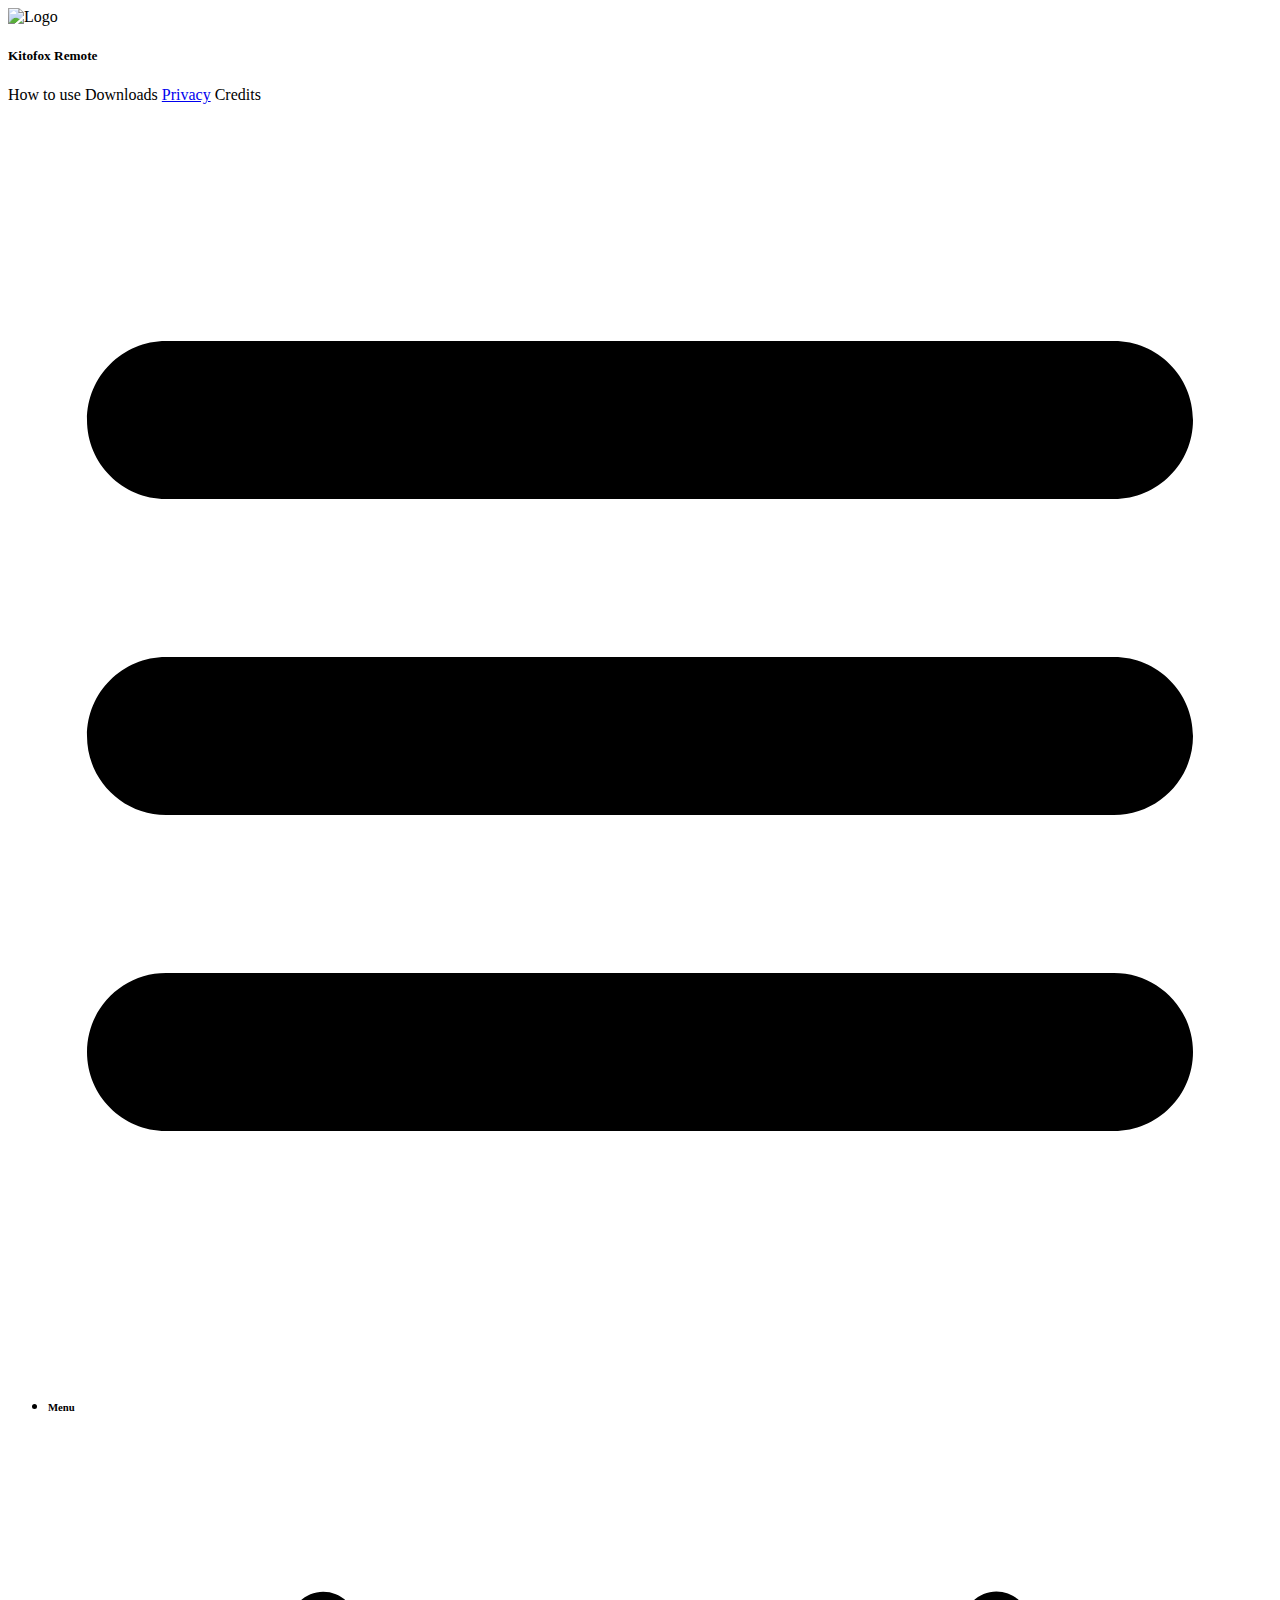
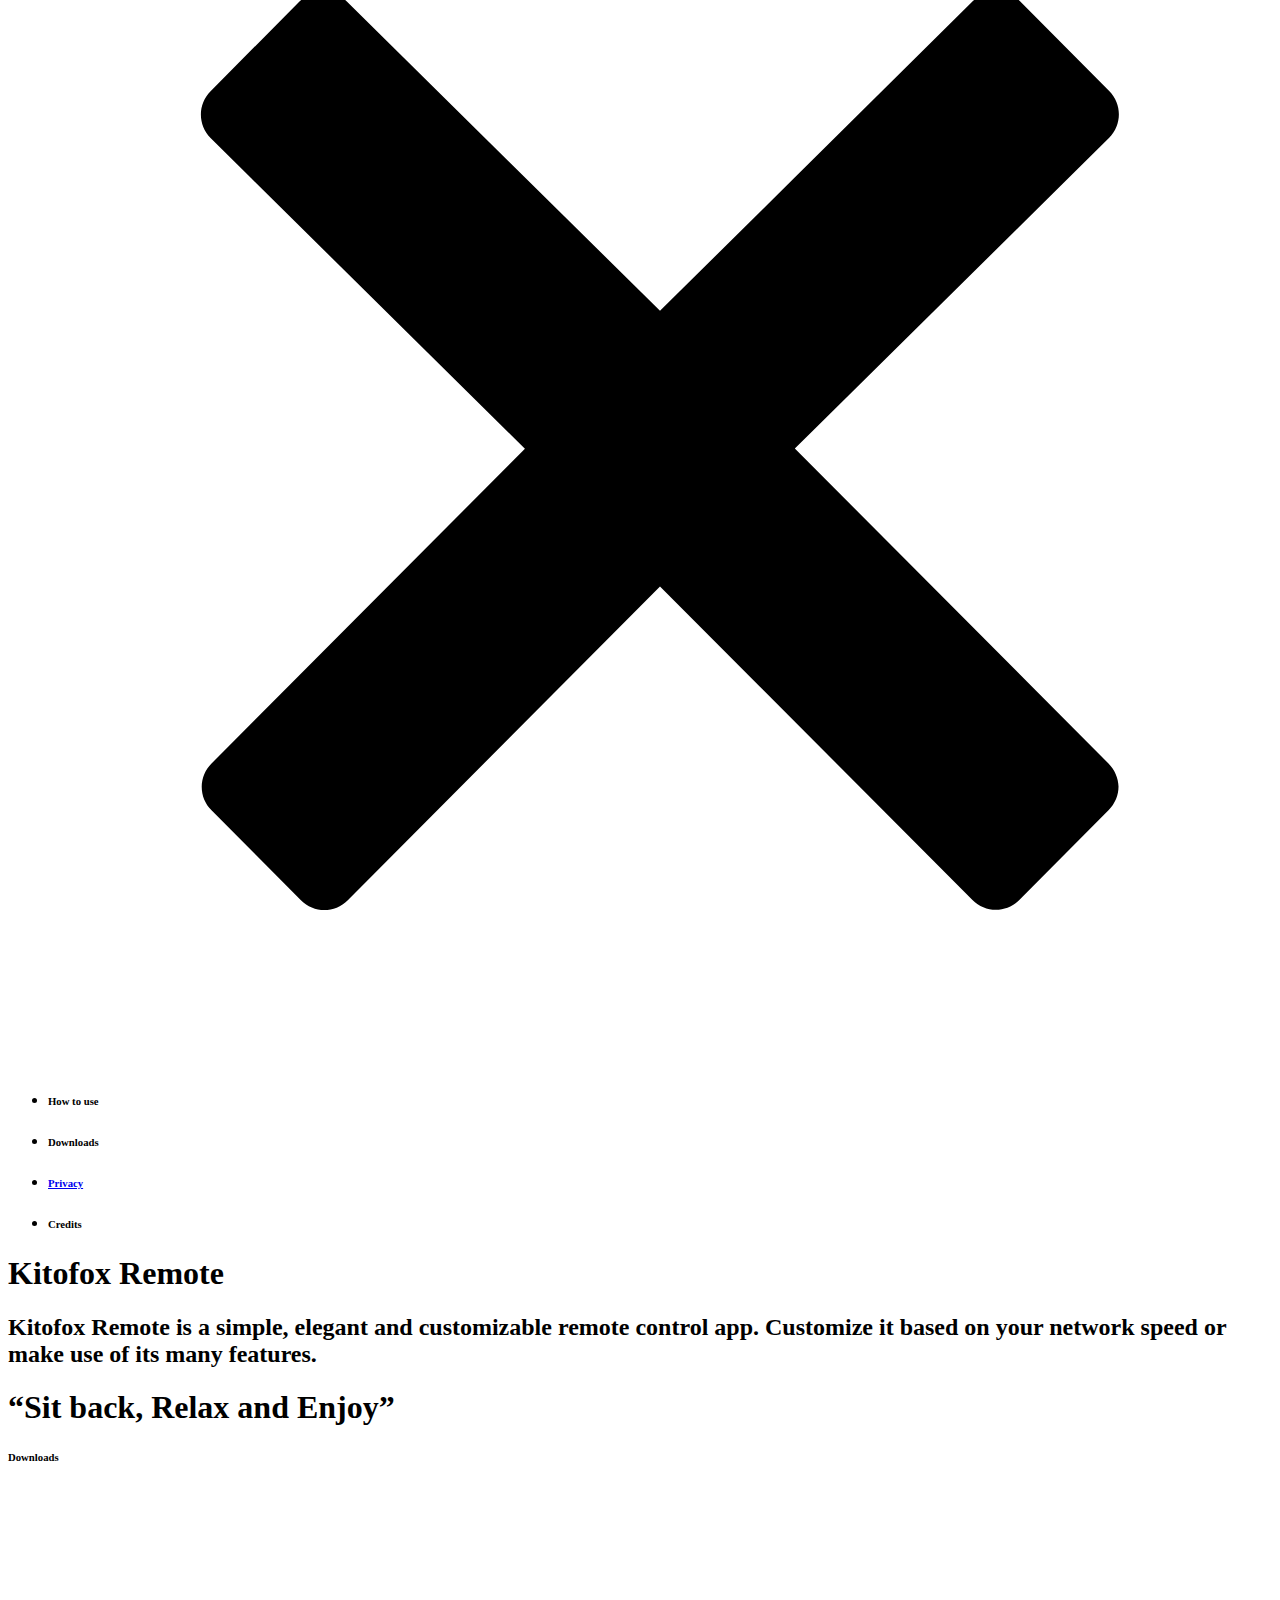
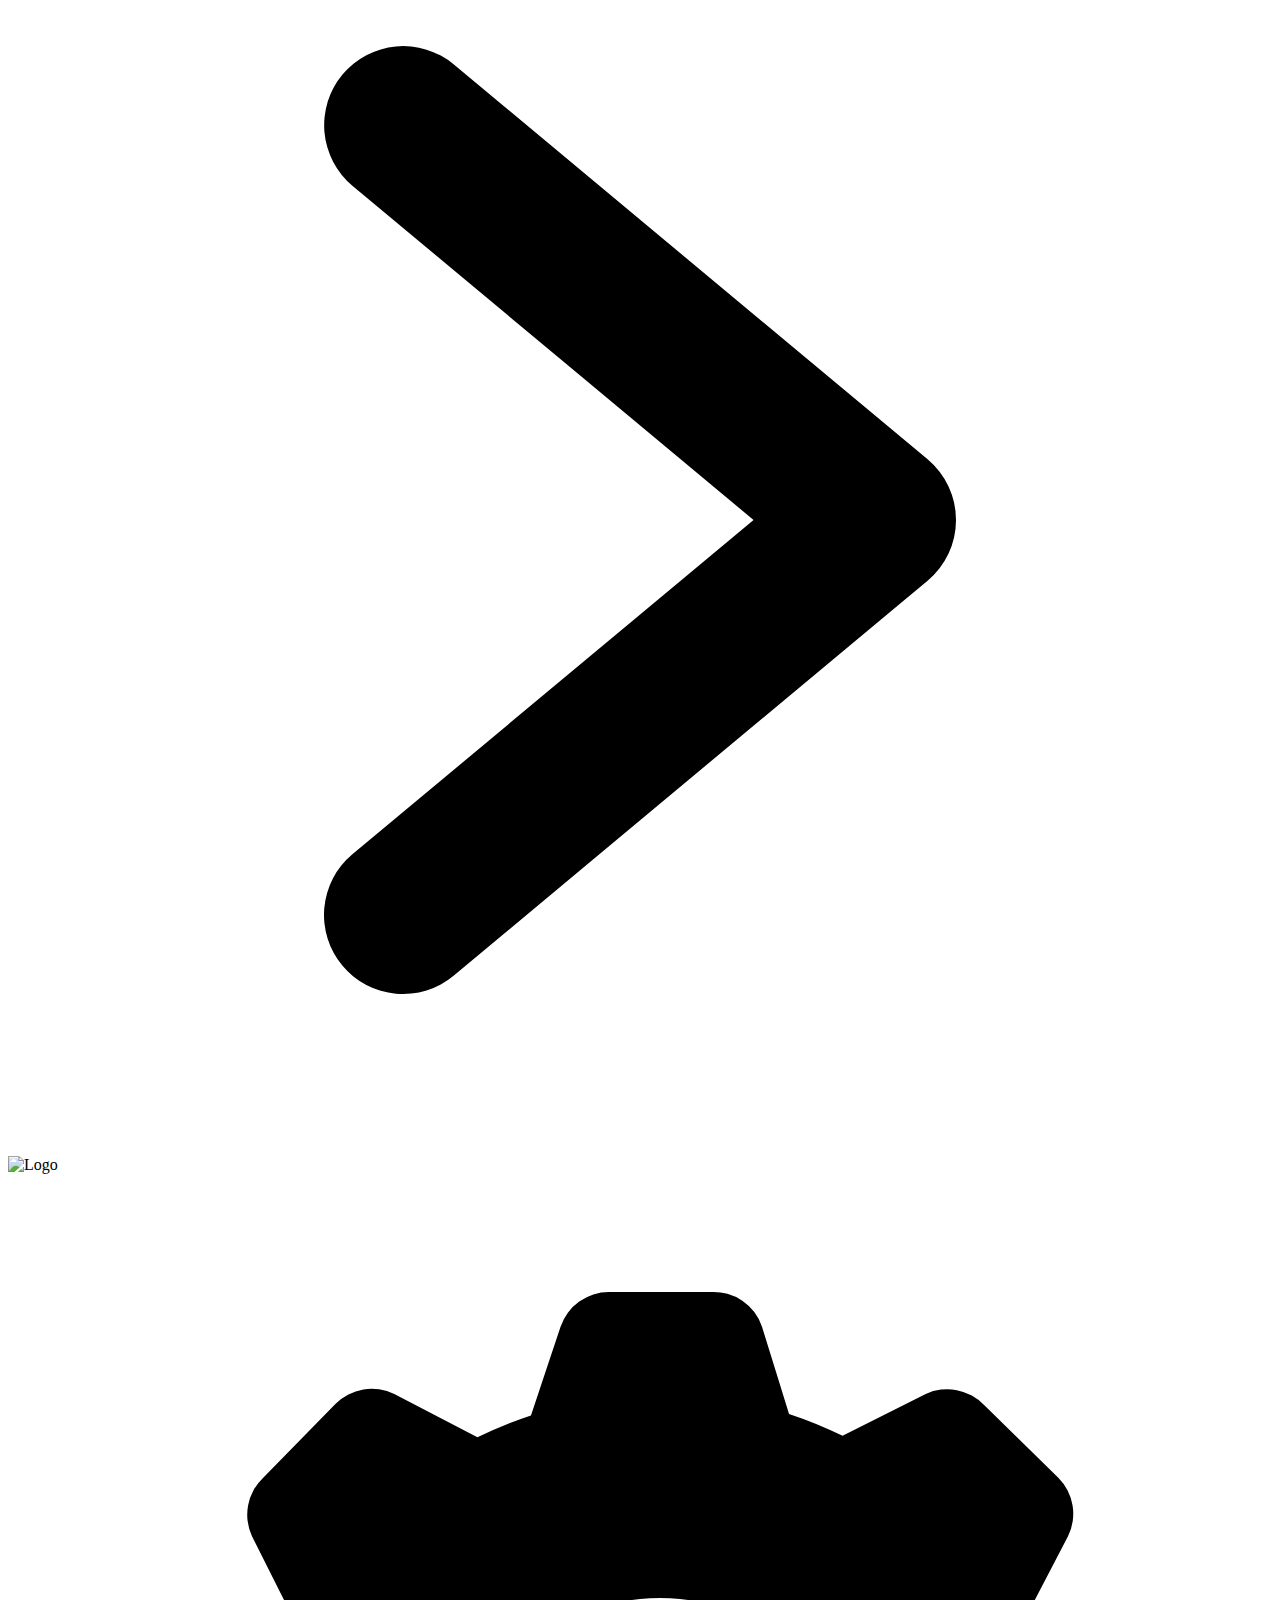
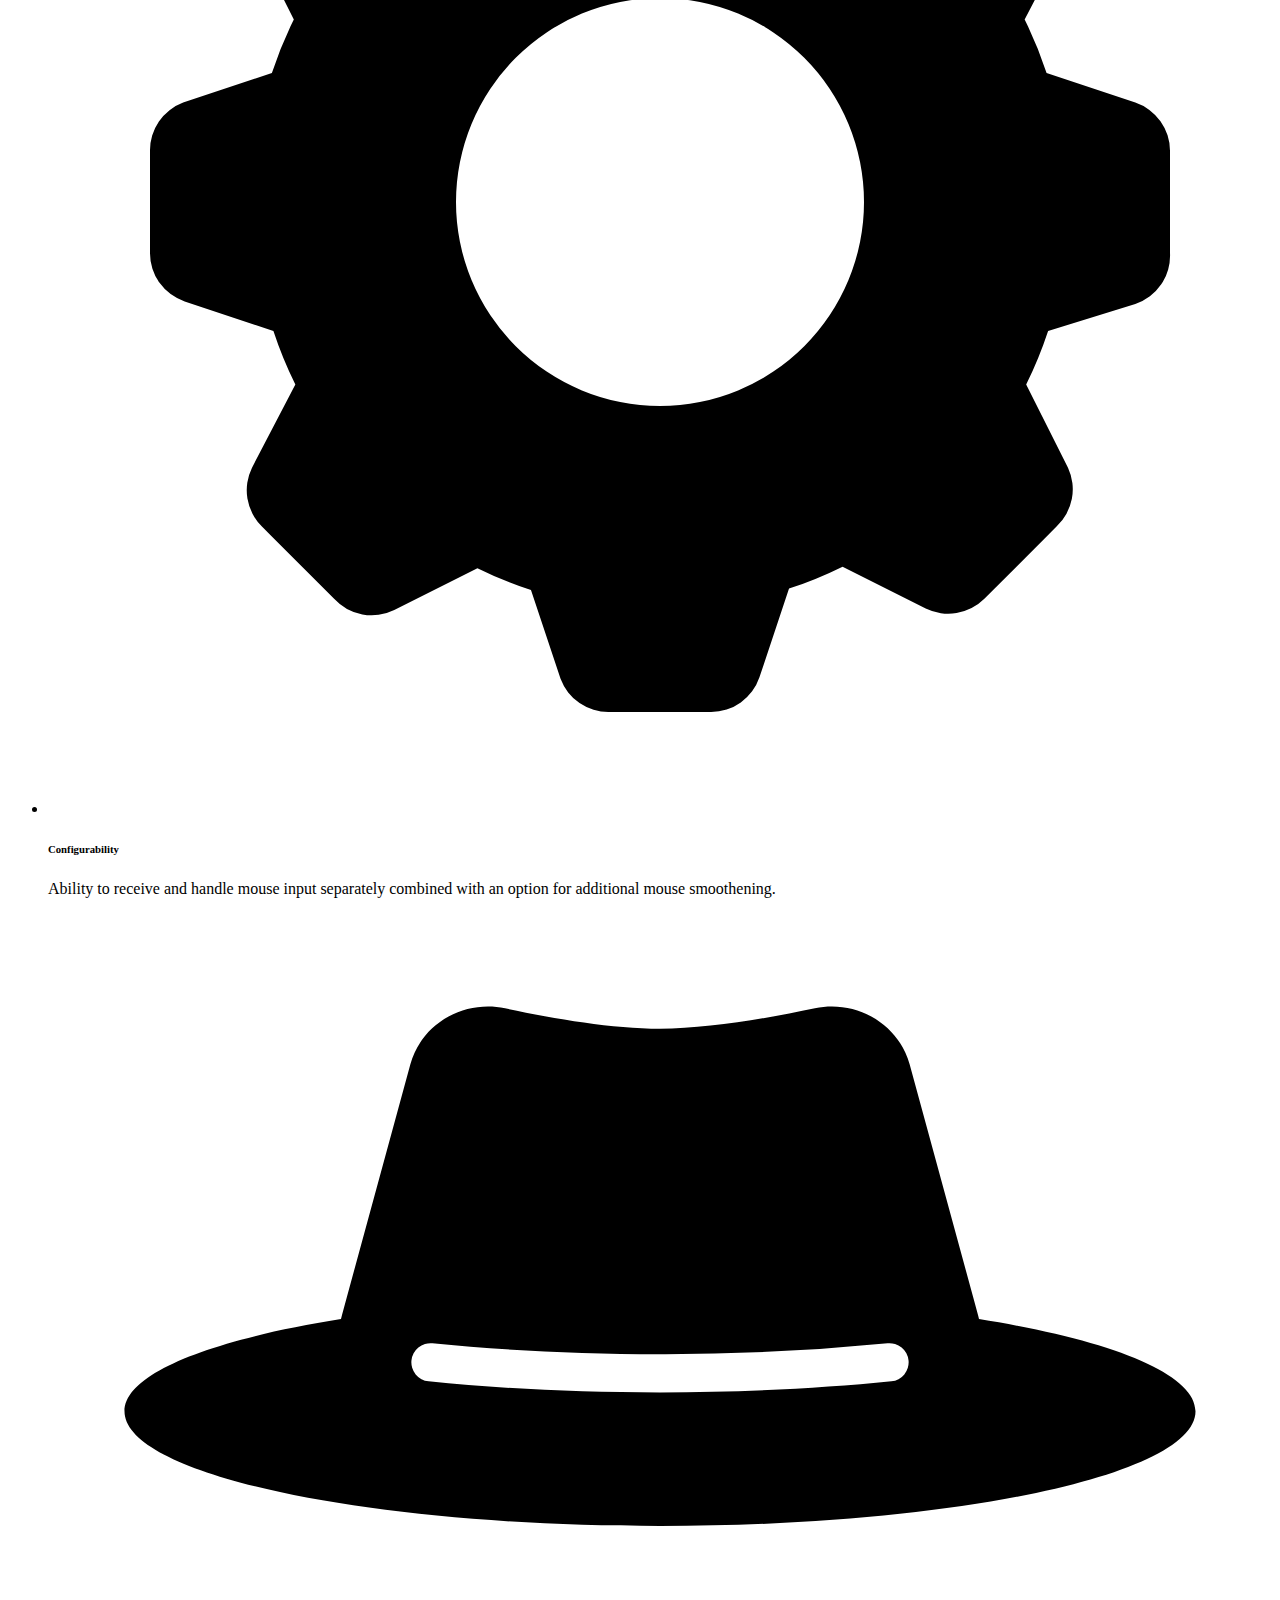
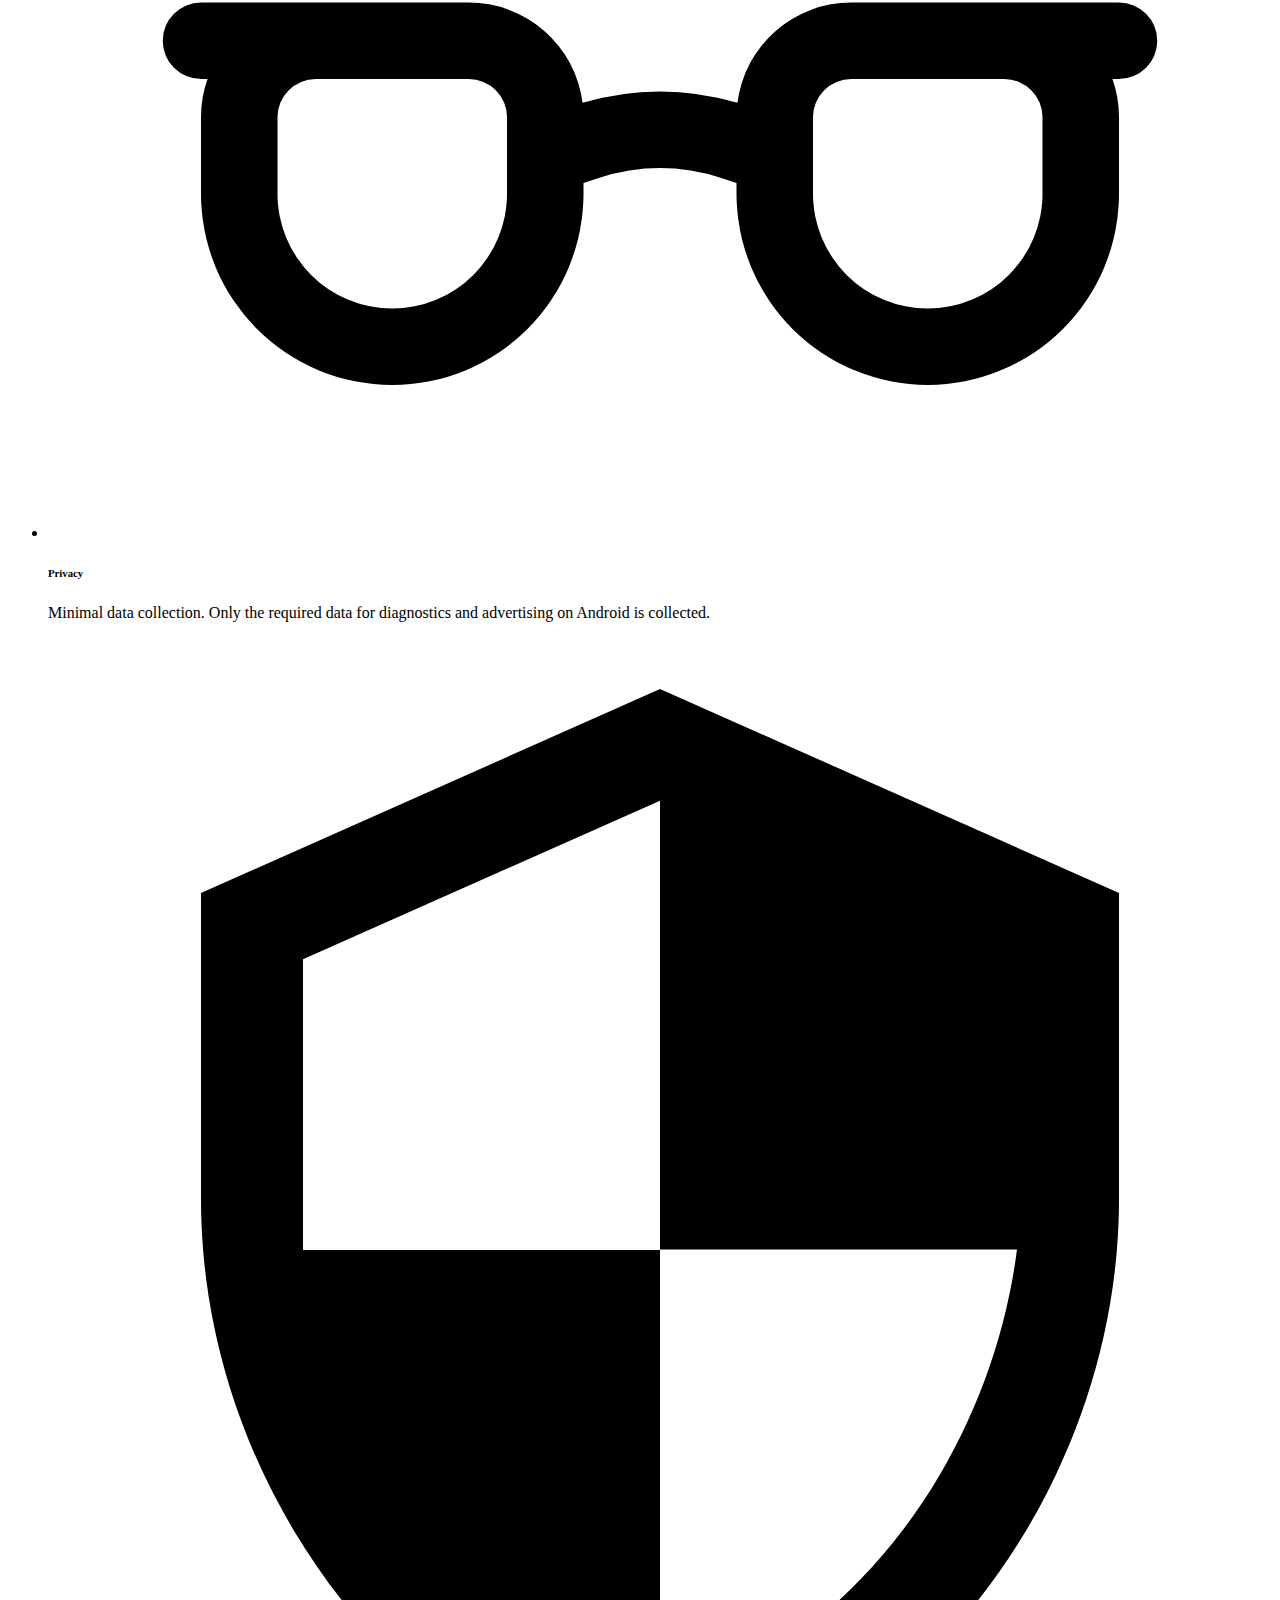
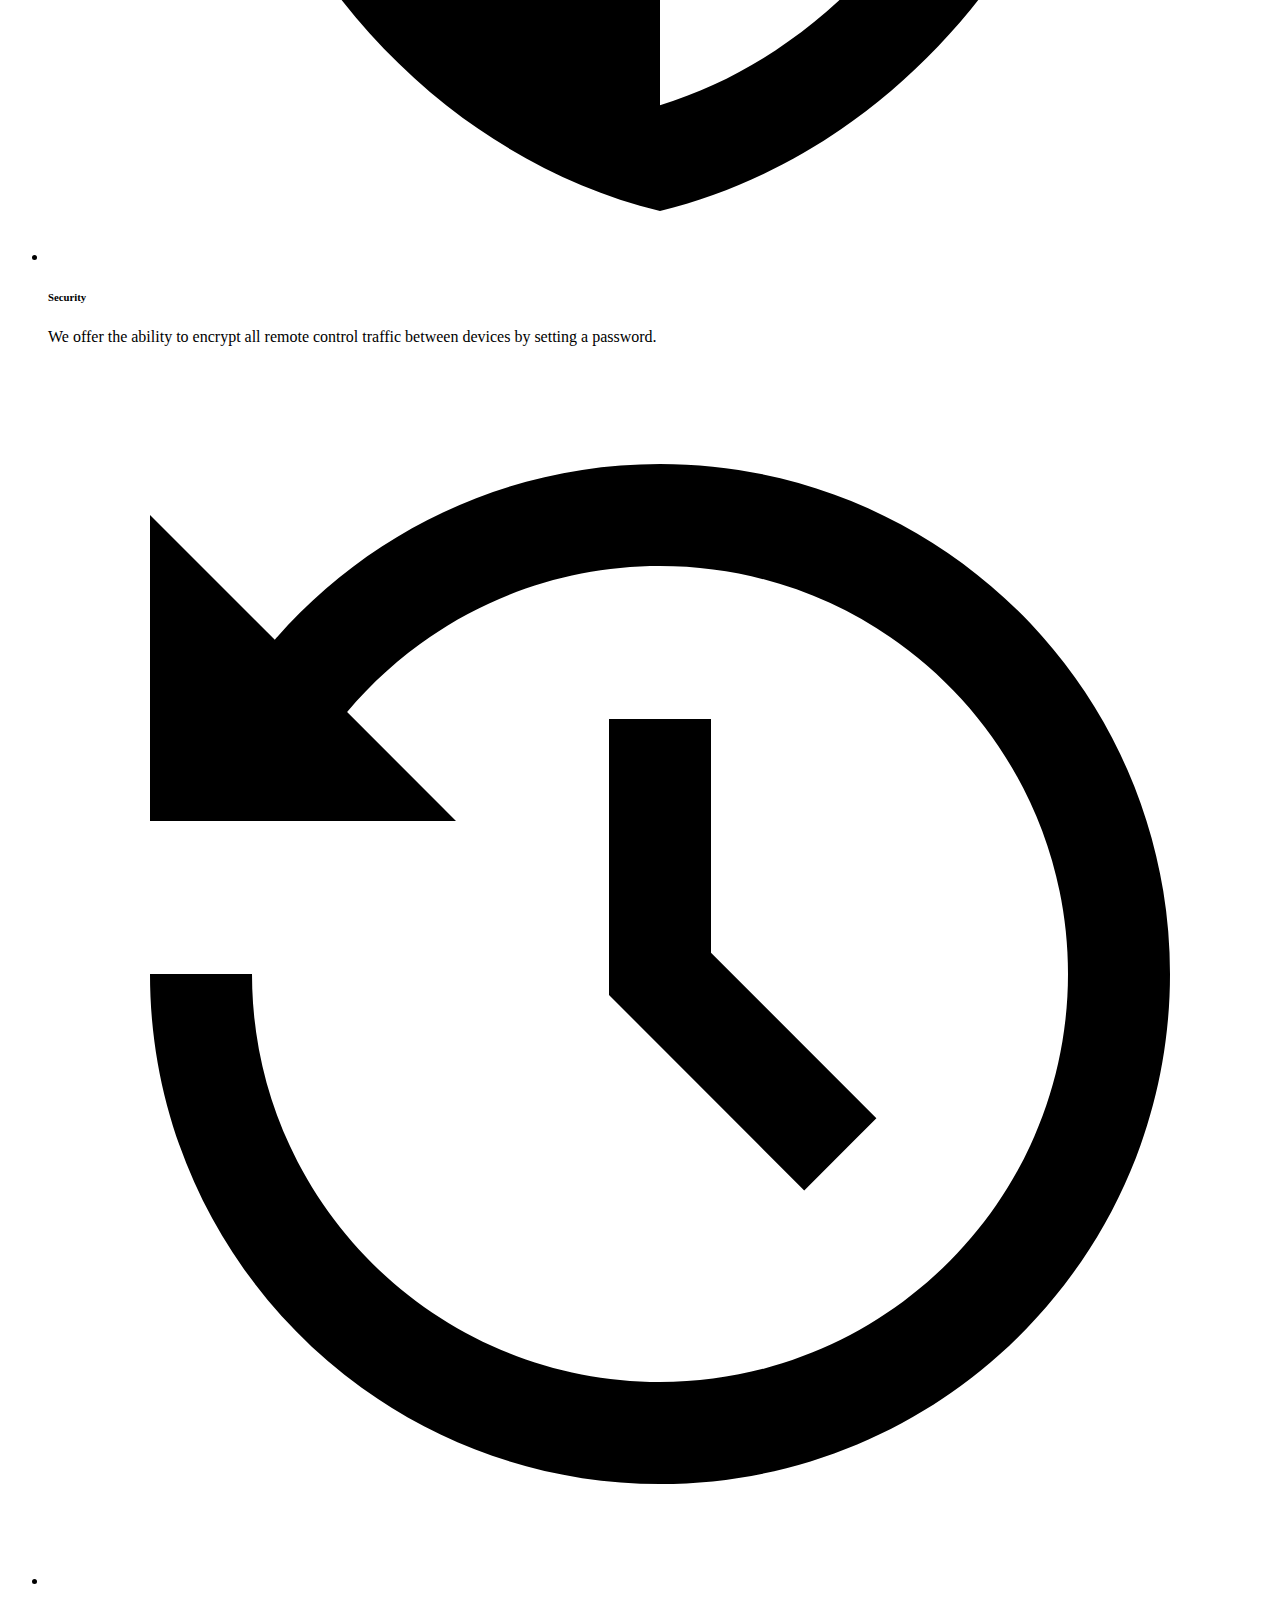
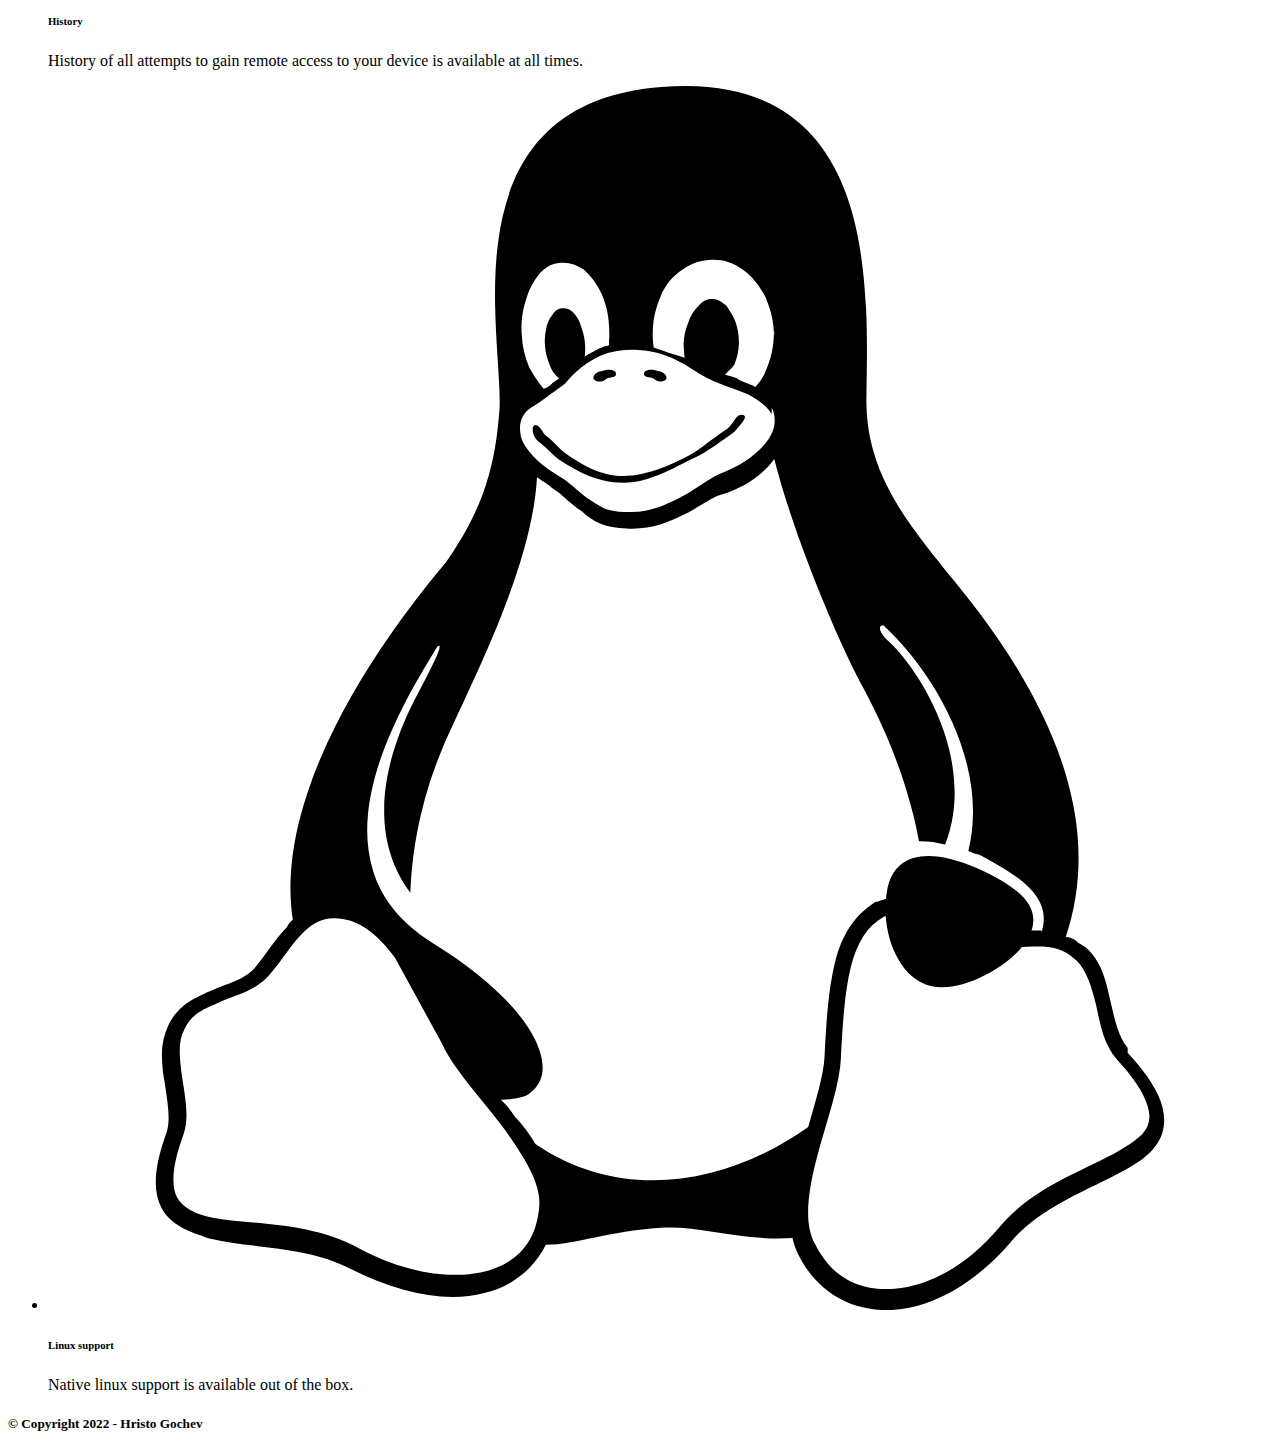
==== index.html @ 4873b2c9 "Updated windows download link" ====
<!DOCTYPE html>
<html lang="en-US">
<head>
    <meta charset="UTF-8"/>
    <meta name="viewport" content="width=device-width, initial-scale=1.0"/>
    <meta name="description" content="Simple and elegant remote control app"/>
    <meta property="og:image" content="img/logo.png"/>
    <link rel="icon" href="img/logo.png"/>
    <link rel="shortcut icon" href="img/logo.png"/>
    <link href="build.css" rel="stylesheet"/>
    <title>Kitofox Remote</title>
</head>
<body class="flex flex-col min-h-screen font-open_sans">
<header class="relative overflow-x-clip px-12 sm:px-16 md:px-20 lg:px-36 xl:px-48 py-4 border-b border-b-orange-400 flex justify-between bg-light_black">
    <div class="flex items-center gap-4">
        <img src="img/logo.png" class="w-10" alt="Logo"/>
        <h5 class="hidden text-white text-xl font-bold logo-text whitespace-nowrap">Kitofox Remote</h5>
    </div>
    <nav class="hidden sm:flex items-center gap-3 sm:gap-5 md:gap-6 lg:gap-7 ">
        <a class="text-white text-base font-bold cursor-pointer px-2.5 py-2.5 hover:bg-gray_dark rounded-lg select-none"
           id="howToUseButtonNav">How to use</a>
        <a class="text-white text-base font-bold cursor-pointer px-2.5 py-2.5 hover:bg-gray_dark rounded-lg select-none whitespace-nowrap"
           id="downloadsButtonNav">Downloads</a>
        <a class="text-white text-base font-bold cursor-pointer px-2.5 py-2.5 hover:bg-gray_dark rounded-lg select-none whitespace-nowrap"
           href="privacy.html">Privacy</a>
        <a class="text-white text-base font-bold cursor-pointer px-2.5 py-2.5 hover:bg-gray_dark rounded-lg select-none whitespace-nowrap"
           id="creditsButtonNav">Credits</a>
    </nav>
    <div class="flex justify-center items-center sm:hidden" id="openNavMenuButton">
        <svg class="text-white fill-current h-7" viewBox="0 0 32 32" xml:space="preserve"
             xmlns="http://www.w3.org/2000/svg">
          <path d="M4,10h24c1.104,0,2-0.896,2-2s-0.896-2-2-2H4C2.896,6,2,6.896,2,8S2.896,10,4,10z M28,14H4c-1.104,0-2,0.896-2,2  s0.896,2,2,2h24c1.104,0,2-0.896,2-2S29.104,14,28,14z M28,22H4c-1.104,0-2,0.896-2,2s0.896,2,2,2h24c1.104,0,2-0.896,2-2  S29.104,22,28,22z"/>
        </svg>
    </div>
    <ul class="absolute top-0 rounded-bl-md not-expanded select-none flex w-40 flex-col bg-gray_dark border-l-orange-400 border-b-orange-400 border-l border-b mobile-nav-transition"
        id="navMenu">
        <li class="py-4 px-4 border-b-orange-400 border-b flex justify-between items-center cursor-pointer"
            id="closeNavMenuButton">
            <h6 class="text-white text-lg font-semibold">Menu</h6>
            <svg class="h-6 text-white fill-current" viewBox="0 0 512 512" xml:space="preserve"
                 xmlns="http://www.w3.org/2000/svg">
            <path d="M443.6,387.1L312.4,255.4l131.5-130c5.4-5.4,5.4-14.2,0-19.6l-37.4-37.6c-2.6-2.6-6.1-4-9.8-4c-3.7,0-7.2,1.5-9.8,4  L256,197.8L124.9,68.3c-2.6-2.6-6.1-4-9.8-4c-3.7,0-7.2,1.5-9.8,4L68,105.9c-5.4,5.4-5.4,14.2,0,19.6l131.5,130L68.4,387.1  c-2.6,2.6-4.1,6.1-4.1,9.8c0,3.7,1.4,7.2,4.1,9.8l37.4,37.6c2.7,2.7,6.2,4.1,9.8,4.1c3.5,0,7.1-1.3,9.8-4.1L256,313.1l130.7,131.1  c2.7,2.7,6.2,4.1,9.8,4.1c3.5,0,7.1-1.3,9.8-4.1l37.4-37.6c2.6-2.6,4.1-6.1,4.1-9.8C447.7,393.2,446.2,389.7,443.6,387.1z"/>
          </svg>
        </li>
        <li class="py-4 pl-4 border-b-orange-400 border-b cursor-pointer" id="howToUseButtonNavMobile">
            <h6 class="text-white font-semibold">How to use</h6>
        </li>
        <li class="py-4 pl-4 border-b-orange-400 border-b cursor-pointer" id="downloadsButtonNavMobile">
            <h6 class="text-white font-semibold">Downloads</h6>
        </li>
        <li class="py-4 pl-4 border-b-orange-400 border-b">
            <a href="privacy.html">
                <h6 class="text-white font-semibold">Privacy</h6>
            </a>
        </li>
        <li class="py-4 pl-4 cursor-pointer" id="creditsButtonNavMobile">
            <h6 class="text-white font-semibold">Credits</h6>
        </li>

    </ul>
</header>
<main class="px-12 sm:px-16 md:px-20 lg:px-36 xl:px-48 flex flex-col items-center lg:items-stretch bg-gray_dark flex-1">
    <div class="flex justify-between items-center mt-16 flex-col lg:flex-row">
        <div class="order-2 flex flex-col gap-11 text-center items-center mt-10 lg:text-left lg:w-3/5 lg:gap-12 lg:mt-0 lg:order-1 lg:items-start xl:w-2/3">
            <h1 class="text-white text-5xl font-bold leading">Kitofox Remote</h1>
            <h2 class="text-gray-200 text-xl md:w-10/12">
                Kitofox Remote is a simple, elegant and customizable remote control
                app. Customize it based on your network speed or make use of its
                many features.
            </h2>
            <h1 class="hidden text-white text-3xl lg:block">&ldquo;Sit back, Relax and Enjoy&rdquo;</h1>
            <div class="pt-4 lg:pb-8 lg:pt-6">
                <div id="downloadsButton"
                     class="hover:bg-gray_dark_hover border border-orange-400 w-fit rounded-lg flex gap-3 items-center py-4 px-7 lg:py-3 lg:pl-5 lg:pr-3 lg:cursor-pointer">
                    <h6 class="text-orange-400 text-xl lg:text-xl select-none">Downloads</h6>
                    <svg viewBox="0 0 96 96" xmlns="http://www.w3.org/2000/svg"
                         class="hidden text-orange-400 fill-current h-8 lg:block">
                        <path d="M69.8437,43.3876,33.8422,13.3863a6.0035,6.0035,0,0,0-7.6878,9.223l30.47,25.39-30.47,25.39a6.0035,6.0035,0,0,0,7.6878,9.2231L69.8437,52.6106a6.0091,6.0091,0,0,0,0-9.223Z"/>
                    </svg>
                </div>
            </div>
        </div>
        <div class="order-1 lg:order-2 w-36 sm:w-40 lg:w-2/5 lg:ml-4 flex lg:justify-end 2xl:mx-12">
            <img src="img/logo2.png" alt="Logo"/>
        </div>
    </div>
    <ul class="grid sm:grid-cols-2 md:grid-cols-3 xl:grid-cols-4 2xl:grid-cols-5 my-20 px-5 gap-12 md:px-0">
        <li class="feature-panel">
            <div class="feature-header">
                <svg viewBox="0 0 24 24" xmlns="http://www.w3.org/2000/svg" class="feature-header-img">
                    <path d="M21.32,10.05l-1.74-.58a8,8,0,0,0-.43-1.05L20,6.79a1,1,0,0,0-.19-1.15L18.36,4.22A1,1,0,0,0,17.21,4l-1.63.82a8,8,0,0,0-1.05-.43L14,2.68A1,1,0,0,0,13,2H11a1,1,0,0,0-.95.68L9.47,4.42a8,8,0,0,0-1.05.43L6.79,4a1,1,0,0,0-1.15.19L4.22,5.64A1,1,0,0,0,4,6.79l.82,1.63a8,8,0,0,0-.43,1.05l-1.74.58A1,1,0,0,0,2,11v2a1,1,0,0,0,.68.95l1.74.58a8,8,0,0,0,.43,1.05L4,17.21a1,1,0,0,0,.19,1.15l1.42,1.42A1,1,0,0,0,6.79,20l1.63-.82a8,8,0,0,0,1.05.43l.58,1.74A1,1,0,0,0,11,22h2a1,1,0,0,0,.95-.68l.58-1.74a8,8,0,0,0,1.05-.43l1.63.82a1,1,0,0,0,1.15-.19l1.42-1.42A1,1,0,0,0,20,17.21l-.82-1.63a8,8,0,0,0,.43-1.05L21.32,14A1,1,0,0,0,22,13V11A1,1,0,0,0,21.32,10.05ZM12,16a4,4,0,1,1,4-4A4,4,0,0,1,12,16Z"/>
                </svg>
                <h6 class="feature-header-text">Configurability</h6>
            </div>
            <p class="feature-body">
                Ability to receive and handle mouse input separately combined with
                an option for additional mouse smoothening.
            </p>
        </li>
        <li class="feature-panel">
            <div class="feature-header">
                <svg viewBox="0 0 16 16" xmlns="http://www.w3.org/2000/svg" class="bi bi-incognito feature-header-img">
                    <path d="m4.736 1.968-.892 3.269-.014.058C2.113 5.568 1 6.006 1 6.5 1 7.328 4.134 8 8 8s7-.672 7-1.5c0-.494-1.113-.932-2.83-1.205a1.032 1.032 0 0 0-.014-.058l-.892-3.27c-.146-.533-.698-.849-1.239-.734C9.411 1.363 8.62 1.5 8 1.5c-.62 0-1.411-.136-2.025-.267-.541-.115-1.093.2-1.239.735Zm.015 3.867a.25.25 0 0 1 .274-.224c.9.092 1.91.143 2.975.143a29.58 29.58 0 0 0 2.975-.143.25.25 0 0 1 .05.498c-.918.093-1.944.145-3.025.145s-2.107-.052-3.025-.145a.25.25 0 0 1-.224-.274ZM3.5 10h2a.5.5 0 0 1 .5.5v1a1.5 1.5 0 0 1-3 0v-1a.5.5 0 0 1 .5-.5Zm-1.5.5c0-.175.03-.344.085-.5H2a.5.5 0 0 1 0-1h3.5a1.5 1.5 0 0 1 1.488 1.312 3.5 3.5 0 0 1 2.024 0A1.5 1.5 0 0 1 10.5 9H14a.5.5 0 0 1 0 1h-.085c.055.156.085.325.085.5v1a2.5 2.5 0 0 1-5 0v-.14l-.21-.07a2.5 2.5 0 0 0-1.58 0l-.21.07v.14a2.5 2.5 0 0 1-5 0v-1Zm8.5-.5h2a.5.5 0 0 1 .5.5v1a1.5 1.5 0 0 1-3 0v-1a.5.5 0 0 1 .5-.5Z"
                          fill-rule="evenodd"/>
                </svg>
                <h6 class="feature-header-text">Privacy</h6>
            </div>
            <p class="feature-body">
                Minimal data collection.
                Only the required data for diagnostics and advertising on Android is collected.
            </p>
        </li>
        <li class="feature-panel">
            <div class="feature-header">
                <svg viewBox="0 0 48 48" xmlns="http://www.w3.org/2000/svg" class="text-orange-400 feature-header-img">
                    <path d="M24 2l-18 8v12c0 11.11 7.67 21.47 18 24 10.33-2.53 18-12.89 18-24v-12l-18-8zm0 21.98h14c-1.06 8.24-6.55 15.58-14 17.87v-17.85h-14v-11.4l14-6.22v17.6z"/>
                    <path d="M0 0h48v48h-48z" fill="none"/>
                </svg>
                <h6 class="feature-header-text">Security</h6>
            </div>
            <p class="feature-body">
                We offer the ability to encrypt all remote control traffic between
                devices by setting a password.
            </p>
        </li>
        <li class="feature-panel">
            <div class="feature-header">
                <svg viewBox="0 0 24 24" xmlns="http://www.w3.org/2000/svg" class="text-orange-400 feature-header-img">
                    <g>
                        <path d="M0 0H24V24H0z" fill="none"/>
                        <path d="M12 2c5.523 0 10 4.477 10 10s-4.477 10-10 10S2 17.523 2 12h2c0 4.418 3.582 8 8 8s8-3.582 8-8-3.582-8-8-8C9.536 4 7.332 5.114 5.865 6.865L8 9H2V3l2.447 2.446C6.28 3.336 8.984 2 12 2zm1 5v4.585l3.243 3.243-1.415 1.415L11 12.413V7h2z"/>
                    </g>
                </svg>
                <h6 class="feature-header-text">History</h6>
            </div>
            <p class="feature-body">
                History of all attempts to gain remote access to your device is
                available at all times.
            </p>
        </li>
        <li class="feature-panel">
            <div class="feature-header">
                <svg role="img" viewBox="0 0 24 24" xmlns="http://www.w3.org/2000/svg"
                     class="text-orange-400 feature-header-img">
                    <path d="M12.503 0c-.155 0-.315.008-.479.021-4.227.333-3.106 4.807-3.17 6.298-.077 1.093-.3 1.954-1.051 3.021-.885 1.051-2.127 2.75-2.716 4.521-.278.832-.41 1.684-.287 2.489-.039.034-.076.068-.111.135-.26.268-.449.601-.662.839-.199.199-.485.267-.797.4-.313.136-.658.269-.864.681-.09.188-.136.393-.132.601 0 .199.027.401.055.536.058.399.116.729.039.97-.248.68-.279 1.146-.105 1.485.174.334.535.469.939.601.811.2 1.91.135 2.775.599.926.467 1.866.671 2.616.47.526-.115.97-.463 1.208-.945.587-.003 1.23-.269 2.26-.334.699-.058 1.574.267 2.578.199.025.135.063.199.114.334l.003.003c.391.778 1.113 1.132 1.884 1.071.771-.06 1.592-.536 2.257-1.306.631-.765 1.683-1.084 2.378-1.503.348-.199.629-.469.649-.853.023-.4-.199-.812-.714-1.377v-.097l-.003-.003c-.17-.2-.25-.535-.338-.926-.085-.401-.182-.786-.492-1.046h-.003c-.059-.054-.123-.067-.188-.135-.056-.038-.121-.062-.19-.064.431-1.278.264-2.55-.173-3.694-.533-1.41-1.465-2.638-2.175-3.483-.796-1.005-1.576-1.957-1.561-3.369.027-2.152.237-6.133-3.544-6.139zm.529 3.405h.013c.213 0 .396.062.584.198.191.135.33.332.439.533.105.259.158.459.166.724 0-.02.006-.04.006-.059v.104c-.002-.007-.004-.015-.004-.021l-.004-.024c-.002.243-.053.483-.15.706-.047.125-.119.24-.213.335-.029-.016-.057-.03-.088-.042-.105-.045-.199-.064-.285-.133-.071-.028-.145-.051-.219-.066.049-.059.145-.133.182-.198.053-.128.082-.264.088-.402v-.019c.002-.135-.018-.271-.061-.4-.045-.135-.101-.201-.183-.334-.084-.066-.167-.132-.267-.132h-.016c-.093 0-.176.03-.262.132-.095.094-.166.207-.205.334-.053.127-.084.264-.09.4v.019c.002.089.008.179.02.267-.193-.067-.438-.135-.607-.202-.01-.065-.016-.132-.018-.199v-.02c-.008-.264.043-.526.15-.769.082-.219.232-.406.43-.533.171-.129.379-.199.594-.199zm-2.962.059h.036c.142 0 .27.048.399.135.146.129.264.288.344.465.09.199.141.401.153.667v.004c.007.134.006.201-.002.266v.08c-.03.007-.056.018-.083.024-.152.055-.274.135-.393.2.012-.089.013-.179.003-.267v-.015c-.012-.133-.039-.199-.082-.333-.031-.102-.088-.193-.166-.267-.049-.045-.115-.068-.183-.064h-.021c-.071.006-.13.041-.186.132-.064.077-.105.171-.12.27-.027.108-.035.219-.023.331v.014c.012.135.037.201.081.334.045.134.097.2.165.268.011.009.021.018.034.024-.07.057-.117.07-.176.136-.037.028-.08.06-.131.068-.104-.125-.196-.26-.275-.402-.096-.21-.146-.438-.155-.667-.017-.226.011-.452.08-.668.055-.197.152-.379.283-.535.128-.133.26-.2.418-.2zm1.371 1.706c.331 0 .732.065 1.215.399.293.2.523.269 1.053.468h.003c.255.136.405.266.478.399v-.131c.073.147.078.318.016.47-.123.311-.516.644-1.064.843v.002c-.268.135-.501.333-.775.465-.276.135-.588.292-1.012.267-.152.008-.305-.015-.448-.067-.11-.06-.218-.126-.322-.198-.195-.135-.363-.332-.612-.465v-.005h-.005c-.4-.246-.616-.512-.686-.711-.069-.268-.005-.469.193-.6.224-.135.38-.271.483-.336.104-.074.143-.102.176-.131h.002v-.003c.169-.202.436-.469.839-.601.139-.036.294-.065.466-.065zm2.799 2.143c.359 1.417 1.197 3.475 1.736 4.473.286.534.855 1.659 1.102 3.024.156-.005.329.018.513.064.646-1.671-.546-3.467-1.089-3.966-.221-.201-.232-.335-.123-.335.589.534 1.365 1.572 1.646 2.757.129.535.159 1.104.021 1.67.067.028.135.061.205.067 1.032.534 1.413.938 1.23 1.537v-.043c-.061-.003-.12 0-.181 0h-.015c.151-.467-.182-.825-1.065-1.224-.915-.4-1.646-.336-1.771.465-.007.043-.012.066-.017.135-.068.023-.139.053-.209.064-.43.268-.662.669-.793 1.187-.13.533-.17 1.156-.205 1.869v.003c-.021.334-.171.838-.319 1.351-1.5 1.072-3.58 1.538-5.349.334-.111-.193-.246-.374-.402-.533-.074-.125-.168-.237-.275-.334.182 0 .338-.029.465-.067.145-.067.257-.188.314-.334.108-.267 0-.697-.345-1.163-.345-.467-.931-.995-1.788-1.521-.63-.399-.986-.87-1.15-1.396-.165-.534-.143-1.085-.015-1.645.245-1.07.873-2.11 1.274-2.763.107-.065.037.135-.408.974-.396.751-1.141 2.497-.122 3.854.038-.989.258-1.965.647-2.876.564-1.278 1.743-3.504 1.836-5.268.048.036.217.135.289.202.218.133.38.333.59.465.211.201.477.335.876.335.039.003.075.006.111.006.411 0 .729-.134.996-.268.29-.134.521-.334.74-.4h.005c.467-.135.836-.402 1.045-.7zm2.186 8.958c.037.601.343 1.245.882 1.377.588.134 1.434-.333 1.791-.765l.211-.009c.315-.008.577.01.847.267l.003.003c.208.199.305.531.391.876.085.401.154.78.409 1.066.486.527.645.906.636 1.14l.003-.006v.018l-.003-.012c-.015.262-.185.396-.498.595-.63.401-1.746.712-2.457 1.57-.618.737-1.371 1.139-2.036 1.191-.664.053-1.237-.2-1.574-.898l-.005-.003c-.21-.401-.12-1.025.056-1.69.176-.668.428-1.345.463-1.898.037-.714.076-1.335.195-1.814.12-.465.308-.797.641-.984l.045-.022zm-10.815.049h.01c.053 0 .105.005.157.014.376.055.706.333 1.023.752l.91 1.664.003.003c.243.533.754 1.064 1.189 1.638.434.598.77 1.131.729 1.57v.006c-.057.744-.479 1.148-1.125 1.294-.645.135-1.52.002-2.395-.464-.968-.536-2.118-.469-2.857-.602-.369-.066-.611-.201-.723-.401-.111-.199-.113-.601.123-1.23v-.003l.002-.003c.117-.334.03-.753-.027-1.119-.055-.401-.083-.709.043-.94.16-.334.396-.399.689-.533.295-.135.641-.202.916-.469h.002v-.003c.256-.268.445-.601.668-.838.19-.201.38-.336.663-.336zm7.159-9.074c-.435.201-.945.535-1.488.535-.542 0-.97-.267-1.279-.466-.155-.134-.28-.268-.374-.335-.164-.134-.144-.334-.074-.334.109.016.129.135.199.201.096.066.215.199.361.333.291.2.68.467 1.166.467.485 0 1.053-.267 1.398-.466.195-.135.445-.334.648-.467.156-.137.149-.268.279-.268.129.016.034.134-.147.333-.181.135-.461.335-.69.468v-.001zm-1.082-1.584V5.64c-.006-.019.013-.042.029-.05.074-.043.18-.027.26.004.063 0 .16.067.15.135-.006.049-.085.066-.135.066-.055 0-.092-.043-.141-.068-.052-.018-.146-.008-.163-.065zm-.551 0c-.02.058-.113.049-.166.066-.047.025-.086.068-.139.068-.051 0-.131-.019-.137-.068-.009-.066.088-.133.15-.133.081-.031.184-.047.259-.005.019.009.036.03.03.05v.021h.003z"/>
                </svg>
                <h6 class="feature-header-text">Linux support</h6>
            </div>
            <p class="feature-body">
                Native linux support is available out of the box.
            </p>
        </li>
    </ul>
</main>
<footer class="py-4 bg-light_black border-t border-t-orange-400">
    <h5 class="text-white text-lg font-semibold text-center">&copy; Copyright 2022 - Hristo Gochev</h5>
</footer>
<dialog class="bg-gray_dark shadow-xl rounded-xl p-0 w-4/5 md:w-3/5 lg:w-1/2 xl:w-2/5" id="downloads-modal">
    <div class="flex px-6 pt-5 pb-5 justify-between lg:px-10 lg:pt-7 lg:pb-9">
        <div class="flex flex-col gap-7 w-fit max-w-4/5">
            <div>
                <h6 class="text-xl font-semibold text-white mb-4">Mobile downloads:</h6>
                <div class="flex flex-wrap gap-5">
                    <a href="#" id="android-download"
                       class="px-5 touchable-button lg:cursor-pointer flex items-center py-3 justify-center border border-android_green rounded-md gap-3 outline-none hover:bg-gray_dark_hover_mobile lg:hover:bg-gray_dark_hover">
                        <svg class="h-7" viewBox="0 0 32 32" xml:space="preserve" xmlns="http://www.w3.org/2000/svg">
                           <g>
                               <path d="M5,8.978c-1.104,0-2,0.896-2,2v8c0,1.104,0.896,2,2,2s2-0.896,2-2v-8C7,9.873,6.104,8.978,5,8.978z"
                                     fill="#85C808"/>
                               <path d="M27,8.978c-1.104,0-2,0.896-2,2v8c0,1.104,0.896,2,2,2s2-0.896,2-2v-8C29,9.873,28.104,8.978,27,8.978z"
                                     fill="#85C808"/>
                               <path d="M8,24.978h2v5c0,1.104,0.896,2,2,2s2-0.896,2-2v-5h4v5c0,1.104,0.896,2,2,2s2-0.896,2-2v-5h2v-15H8V24.978z   "
                                     fill="#85C808"/>
                               <path d="M20.723,2.53l1.027-1.779c0.139-0.24,0.057-0.545-0.184-0.684c-0.238-0.139-0.545-0.057-0.683,0.184   l-1.001,1.734C18.732,1.345,17.41,0.978,16,0.978c-1.409,0-2.731,0.367-3.882,1.008L11.116,0.25   c-0.139-0.239-0.443-0.321-0.684-0.183c-0.238,0.138-0.32,0.443-0.183,0.683l1.028,1.78C9.294,3.986,8,6.328,8,8.978h16   C24,6.328,22.706,3.986,20.723,2.53z M13,5.978c-0.553,0-1-0.447-1-1s0.447-1,1-1s1,0.447,1,1S13.553,5.978,13,5.978z M19,5.978   c-0.553,0-1-0.447-1-1s0.447-1,1-1s1,0.447,1,1S19.553,5.978,19,5.978z"
                                     fill="#85C808"/>
                           </g>
                            <g/>
                            <g/>
                            <g/>
                            <g/>
                            <g/>
                            <g/>
                        </svg>
                        <h6 class="text-base text-white select-none">Android</h6>
                    </a>
                </div>
            </div>
            <div>
                <h6 class="text-xl font-semibold text-white mb-4">PC downloads:</h6>
                <div class="flex w-fit flex-wrap gap-5">
                    <a download id="windows-download" href="https://dl.dropboxusercontent.com/s/i6j803jocl7035e/KitofoxRemote.exe?dl=0"
                       class="py-3 px-5 touchable-button lg:cursor-pointer flex items-center border border-windows_blue rounded-md gap-3 outline-none hover:bg-gray_dark_hover_mobile lg:hover:bg-gray_dark_hover">
                        <svg class="h-7" viewBox="0 0 128 128" xml:space="preserve" xmlns="http://www.w3.org/2000/svg">
                            <g id="_x33__stroke">
                    <g>
                      <rect clip-rule="evenodd" fill="none" fill-rule="evenodd" height="128" width="128"/>
                        <path clip-rule="evenodd"
                              d="M128,67.591L127.984,128l-69.358-9.759    l-0.097-50.763L128,67.591z M58.626,10.091L127.984,0v60.682l-69.358,0.549V10.091z M52.285,67.118l0.041,50.346l-52.284-7.166    L0.038,66.781L52.285,67.118z M0,18.123l52.31-7.102l0.023,50.301L0.049,61.618L0,18.123z"
                              fill="#00B6F0" fill-rule="evenodd" id="Windows_Phone"/>
                    </g>
                  </g>
                        </svg>
                        <h6 class="text-base text-white select-none">Windows</h6>
                    </a>

                    <a download id="linux-download" href="https://dl.dropboxusercontent.com/s/0d7sae92kt7jp2d/KitofoxRemote.tar.gz?dl=0"
                       class="py-3 pl-5 pr-7 touchable-button lg:cursor-pointer flex items-center border border-linux_yellow rounded-md gap-3 outline-none hover:bg-gray_dark_hover_mobile lg:hover:bg-gray_dark_hover">
                        <svg class="h-7" viewBox="0 0 24 24" xml:space="preserve" xmlns="http://www.w3.org/2000/svg">
                            <g>
                                  <path d="M19.6811523,18.0336914C19.8994141,17.5654297,20,16.9091797,20,16   c0-3.246582-1.4956055-5.1196289-2.6972656-6.625C16.5751953,8.4633789,16,7.7431641,16,7l0.0009766-0.2329102   c0.0078125-1.3803711,0.0239258-4.253418-1.5019531-5.7880859C13.8530273,0.3295898,13.012207,0,12,0   C9.8994141,0,8.5,1.0205078,8.5,6c0,1.3706055-0.5766602,2.4931641-1.1870117,3.6816406   c-0.2675781,0.5209961-0.5444336,1.0600586-0.7763672,1.6298828C6.074707,12.4472656,5,15.2270508,5,16.5   c0,0.0810547,0.0195312,0.1606445,0.0571289,0.2324219l3.5390625,6.7485352   c0.0761719,0.1450195,0.2211914,0.2397461,0.3837891,0.2602539C9,23.7436523,9.0200195,23.7451172,9.0400391,23.7451172   c0.1420898,0,0.28125-0.0625,0.3769531-0.1694336C9.6391602,23.328125,11.1118164,23,12,23h3.3920898   c0.1303711,0,0.2553711-0.0507812,0.3486328-0.1416016l4.1079102-4c0.1982422-0.1928711,0.2021484-0.5092773,0.0097656-0.7070312   C19.8066406,18.0981445,19.7460938,18.059082,19.6811523,18.0336914z"
                                        fill="#1A1A1A"/>
                                <path d="M7.3129883,9.9316406C7.9233398,8.7431641,8.5,7.6206055,8.5,6.25   c0-4.9794922,1.3994141-6,3.5-6c1.012207,0,1.8530273,0.3295898,2.4990234,0.9790039   c1.3337402,1.3413696,1.4893188,3.704895,1.5021362,5.2008057c0.0008545-1.4671631-0.086792-4.0272827-1.5021362-5.4508057   C13.8530273,0.3295898,13.012207,0,12,0C9.8994141,0,8.5,1.0205078,8.5,6c0,1.3706055-0.5766602,2.4931641-1.1870117,3.6816406   c-0.2675781,0.5209961-0.5444336,1.0600586-0.7763672,1.6298828C6.074707,12.4472656,5,15.2270508,5,16.5   c0,0.0227661,0.0130005,0.0428467,0.0160522,0.0652466c0.0847168-1.3361206,1.0783691-3.9163818,1.5205688-5.0037231   C6.7685547,10.9916992,7.0454102,10.4526367,7.3129883,9.9316406z"
                                      fill="#FFFFFF" opacity="0.2"/>
                                <path d="M19.8583984,18.4013672c0.0620117,0.0637817,0.0961304,0.1410522,0.1174316,0.2213745   c0.041687-0.163208,0.0084839-0.3419189-0.1174316-0.4713745c-0.0302734-0.0311279-0.0682373-0.0473022-0.1035767-0.0687866   c-0.0244141,0.0672607-0.0453491,0.1403198-0.0736694,0.2011108C19.7460938,18.309082,19.8066406,18.3481445,19.8583984,18.4013672   z"
                                      fill="#0099D8"/>
                                <path d="M16,7.25c0,0.7431641,0.5751953,1.4633789,1.3027344,2.375   c1.1904907,1.491394,2.664978,3.3479004,2.6923218,6.5393066C19.9959106,16.107605,20,16.0587769,20,16   c0-3.246582-1.4956055-5.1196289-2.6972656-6.625c-0.725769-0.9094238-1.2989502-1.628418-1.3017578-2.3696289   c0,0.003479,0,0.0082397,0,0.0117188L16,7.25z"
                                      fill="#FFFFFF" opacity="0.2"/>
                                <path d="M16,7c0,0.0018311,0.0009766,0.00354,0.0009766,0.0053711   c0.0009766-0.1713257,0.0019531-0.3643188,0.0001831-0.5755615c-0.000061,0.114563,0.0003662,0.2373047-0.0001831,0.3372803L16,7z"
                                      fill="#0099D8"/>
                                <g>
                                      <path d="M16.1294117,16.8117638c-0.0119629-2.4346304-0.3427773-5.1733255-2.2666664-9.1058807    c-0.9520874,0.6437373-2.6998434,1.1529412-2.9098043,1.1529412c-0.37854,0-1.2050161-0.2702007-1.8122549-0.8062725    c-0.2496338,0.7364502-0.5952148,1.418335-0.9380493,2.0861206c-0.2578125,0.5014648-0.5244141,1.0205078-0.7392578,1.5498047    c-0.6043701,1.4848633-1.2945557,3.4396362-1.4338379,4.4784546c0.4229736,0.2818604,0.7179565,0.8918457,1.0437012,1.5733032    c0.3374023,0.7060547,0.7197266,1.5063477,1.2124023,1.8496094c0.9015503,0.6276855,1.3689575,1.5230103,1.4914551,2.3365479    c0.3430786,0.0341187,0.7755127,0.0638428,1.2668457,0.0638428c1.2199097,0,2.8737812-0.2477417,4.0972309-0.9902344    C15.2098408,19.6772461,15.4421558,17.5555382,16.1294117,16.8117638z"
                                            fill="#FFFFFF"/>
                                  </g>
                                <path d="M19.9950562,16.1643066c-0.0122681,0.8200073-0.1097412,1.4313965-0.3139038,1.8693848   c0.0269775,0.0105591,0.0485229,0.0335693,0.0736694,0.0488892C19.918396,17.6317139,20,17.0411987,20,16.25   C20,16.2199097,19.9953003,16.1941528,19.9950562,16.1643066z"
                                      fill="#0099D8"/>
                                <path d="M9.7770996,21.9263916c0.3430786,0.0341187,0.7755127,0.0638428,1.2668457,0.0638428   c1.2199097,0,2.8737793-0.2477417,4.097229-0.9902344v-0.25c-1.2234497,0.7424927-2.8773193,0.9902344-4.097229,0.9902344   c-0.491333,0-0.9993038-0.0342407-1.3423824-0.0683594"
                                      opacity="0.1"/>
                                <path d="M15.7438536,22.6083984C15.6505919,22.6992188,15.5255919,22.75,15.3952208,22.75h-3.3920898   c-0.8881836,0-2.3608398,0.328125-2.5830078,0.5756836C9.32442,23.4326172,9.1852598,23.4951172,9.04317,23.4951172   c-0.0200195,0-0.0400391-0.0014648-0.0600586-0.0039062c-0.1625977-0.0205078-0.3076172-0.1152344-0.3837891-0.2602539   l-3.5390625-6.7485352c-0.0270386-0.0516357-0.0332642-0.1098633-0.0410767-0.1671753   C5.015399,16.3747559,5.0031309,16.4457397,5.0031309,16.5c0,0.0810547,0.0195312,0.1606445,0.0571289,0.2324219   l3.5390625,6.7485352c0.0761719,0.1450195,0.2211914,0.2397461,0.3837891,0.2602539   c0.0200195,0.0024414,0.0400391,0.0039062,0.0600586,0.0039062c0.1420898,0,0.28125-0.0625,0.3769531-0.1694336   C9.6422911,23.328125,11.1149473,23,12.0031309,23h3.3920898c0.1303711,0,0.2553711-0.0507812,0.3486328-0.1416016l4.1079092-4   c0.1343384-0.1306763,0.171936-0.3168945,0.1271973-0.4856567c-0.0220337,0.0861206-0.0587158,0.1690674-0.1271973,0.2356567   L15.7438536,22.6083984z"
                                      opacity="0.3"/>
                                <path d="M20.9262695,19.0742188c-0.2070312-0.1357422-0.4213867-0.2763672-0.5727539-0.4277344   c-0.0883789-0.0883789-0.0478516-0.4970703-0.0263672-0.7167969c0.0415039-0.421875,0.0844727-0.8574219-0.1992188-1.1704102   C20.0209961,16.6411133,19.824707,16.5,19.5,16.5c-0.2675781,0-0.4628906,0.2119141-0.4746094,0.4790039   C19.0250854,16.9862671,19.0280762,16.9927979,19.0280762,17H17c0-0.2763672-0.2236328-0.5-0.5-0.5   c-1.4829102,0-1.5,5.4448242-1.5058594,5.5639648c-0.027832,0.2983398-0.0932617,0.9980469,0.3544922,1.4892578   C15.6186523,23.8496094,16.0058594,24,16.5,24c1.2978516,0,1.9272461-0.6689453,2.5356445-1.3154297   c0.1025391-0.109375,0.2075195-0.2207031,0.3178711-0.3310547c0.253418-0.253418,0.7490234-0.434082,1.1865234-0.59375   C21.2578125,21.4975586,22,21.2265625,22,20.5C22,19.7788086,21.4047852,19.3881836,20.9262695,19.0742188z"
                                      fill="#FDB515"/>
                                <path d="M8.2856445,19.5898438c-0.4926758-0.3432617-0.875-1.1435547-1.2124023-1.8496094   C6.6269531,16.8066406,6.2412109,16,5.5,16c-0.9355469,0-1.1401367,0.8408203-1.2495117,1.2924805   c-0.0302734,0.1245117-0.0761719,0.3120117-0.0805664,0.3339844c-0.0742188,0.0458984-0.3535156,0.1010742-0.5380859,0.1376953   C3.0214844,17.8852539,2,18.0874023,2,19c0,0.265625,0.0395508,0.4912109,0.0830078,0.7260742   C2.1601562,20.1420898,2.2329102,20.534668,2.0161133,21.375C2.0053711,21.4155273,2,21.4580078,2,21.5   c0,1.2021484,1.8671875,1.3579102,2.9829102,1.4506836c0.1855469,0.015625,0.3398438,0.0273438,0.4389648,0.0429688   c0.1538086,0.0244141,0.4760742,0.1728516,0.7875977,0.3164062C6.8759766,23.6176758,7.7055664,24,8.5,24   c0.5712891,0,1.0283203-0.3691406,1.2226562-0.9873047C10.0249023,22.0493164,9.6245117,20.5219727,8.2856445,19.5898438z"
                                      fill="#FDB515"/>
                                <path d="M3.5531006,18.0141602c0.190918-0.0366211,0.4799194-0.0917969,0.5567017-0.1376953   c0.0045166-0.0219727,0.052002-0.2094727,0.083313-0.3339844C4.3062744,17.0908203,4.5179443,16.25,5.4858398,16.25   c0.7668457,0,1.1659546,0.8066406,1.6276855,1.7402344c0.3490601,0.7060547,0.7446289,1.5063477,1.2543335,1.8496094   c0.5077515,0.3416748,0.8823853,0.7640381,1.1412354,1.2085571c-0.2467041-0.53479-0.6415405-1.0534668-1.2234497-1.4585571   c-0.4926758-0.3432617-0.875-1.1435547-1.2124023-1.8496094C6.6269531,16.8066406,6.2412109,16,5.5,16   c-0.9355469,0-1.1401367,0.8408203-1.2495117,1.2924805c-0.0302734,0.1245117-0.0761719,0.3120117-0.0805664,0.3339844   c-0.0742188,0.0458984-0.3535156,0.1010742-0.5380859,0.1376953c-0.5300903,0.1051636-1.3684082,0.2727661-1.5802612,0.9125977   C2.3828125,18.2400513,3.0843506,18.1040649,3.5531006,18.0141602z"
                                      fill="#FFFFFF" opacity="0.2"/>
                                <path d="M19.5,15.5c-0.0958252,0-0.1801758,0.0340576-0.2562256,0.0806885l-3.338623-5.4631958   c-0.364563-1.0300293-0.8309326-2.1226807-1.4608154-3.3464966c-0.1259766-0.2446289-0.4272461-0.3417969-0.6733398-0.2158203   c-0.2451172,0.1264648-0.3417969,0.4282227-0.215332,0.6738281c2.2573242,4.3867188,2.4443359,7.125,2.4453125,9.7431641   c-0.0058594,0.1049805-0.0415039,1.0415039,0.4970703,1.6113281C16.7558594,18.855957,17.1020508,19,17.5,19l0.1762695,0.0009766   c0.0561523,0.0004883,0.112793,0.0009766,0.1704102,0.0009766c0.5083008,0,1.0581055-0.0385742,1.4882812-0.465332   C19.7949219,18.0805664,20,17.2983398,20,16C20,15.7236328,19.7763672,15.5,19.5,15.5z"
                                      fill="#1A1A1A"/>
                                <path d="M19.3349609,18.2866211c-0.4301758,0.4267578-0.9799805,0.465332-1.4882812,0.465332   c-0.0576172,0-0.1142578-0.0004883-0.1704102-0.0009766L17.5,18.75c-0.3979492,0-0.7441406-0.144043-1.0019531-0.4165039   c-0.4032593-0.4266357-0.4845581-1.0585938-0.4974976-1.3934326c0,0.0106201,0.0004272,0.0214844,0.0004272,0.0321045   c-0.0058594,0.1049805-0.0415039,1.0415039,0.4970703,1.6113281C16.7558594,18.855957,17.1020508,19,17.5,19l0.1762695,0.0009766   c0.0561523,0.0004883,0.112793,0.0009766,0.1704102,0.0009766c0.5083008,0,1.0581055-0.0385742,1.4882812-0.465332   C19.7949219,18.0805664,20,17.2983398,20,16c0-0.0160522-0.0076904-0.0296021-0.0091553-0.0452881   C19.9682007,17.121521,19.7681885,17.8571167,19.3349609,18.2866211z"
                                      opacity="0.3"/>
                                <path d="M13,3.0415039c-0.5795898,0-1,0.6220703-1,1.4794922C12,5.3779297,12.4204102,6,13,6   s1-0.6220703,1-1.4790039C14,3.6635742,13.5795898,3.0415039,13,3.0415039z"
                                      fill="#FFFFFF"/>
                                <ellipse cx="13" cy="4.8882351" rx="0.453567" ry="0.8882353"/>
                                <path d="M10,3.0415039c-0.5795898,0-1,0.6220703-1,1.4794922C9,5.3779297,9.4204102,6,10,6s1-0.6220703,1-1.4790039   C11,3.6635742,10.5795898,3.0415039,10,3.0415039z"
                                      fill="#FFFFFF"/>
                                <linearGradient gradientUnits="userSpaceOnUse" id="SVGID_1_" x1="10.3834991"
                                                x2="17.1650543" y1="6.8097382" y2="13.5912933">
                                  <stop offset="0" style="stop-color: #000000; stop-opacity: 0.1"/>
                                    <stop offset="1" style="stop-color: #000000; stop-opacity: 0"/>
                                </linearGradient>
                                <path d="M13.8018799,7.7424927c-0.9630737,0.6259155-2.6430664,1.116333-2.848938,1.116333   c-0.37854,0-1.2050171-0.2702026-1.8122559-0.8062744l6.7815552,6.7815552   C15.7612305,12.8980713,15.253479,10.6957397,13.8018799,7.7424927z"
                                      fill="url(#SVGID_1_)"/>
                                <ellipse cx="10" cy="4.8705883" rx="0.4445557" ry="0.8705882"/>
                                <path d="M11.5981445,5.0097656C11.565918,5.003418,11.5327148,5,11.5,5c-1.0751953,0-3,1.0083008-3,2   c0,0.9370117,1.8911133,2,2.5,2c0.2954102,0,3.5-1.112793,3.5-2C14.5,5.6918945,12.2788086,5.1459961,11.5981445,5.0097656z"
                                      fill="#FDB515"/>
                                <path d="M11.5981445,5.0097656C11.565918,5.003418,11.5327148,5,11.5,5c-1.0751953,0-3,1.0083008-3,2   c0,0.9370117,1.8911133,2,2.5,2c0.2954102,0,3.5-1.112793,3.5-2C14.5,5.6918945,12.2788086,5.1459961,11.5981445,5.0097656z"
                                      fill="#FDB515"/>
                                <path d="M20.5400391,21.5097656c-0.4375,0.159668-0.9331055,0.340332-1.1865234,0.59375   c-0.1103516,0.1103516-0.215332,0.2216797-0.3178711,0.3310547C18.4272461,23.0810547,17.7978516,23.75,16.5,23.75   c-0.4941406,0-0.8813477-0.1503906-1.1513672-0.4467773c-0.2931519-0.3215942-0.3590698-0.7246704-0.3668213-1.053833   c-0.0216064,0.3453979-0.0092163,0.8912964,0.3668213,1.303833C15.6186523,23.8496094,16.0058594,24,16.5,24   c1.2978516,0,1.9272461-0.6689453,2.5356445-1.3154297c0.1025391-0.109375,0.2075195-0.2207031,0.3178711-0.3310547   c0.253418-0.253418,0.7490234-0.434082,1.1865234-0.59375C21.2578125,21.4975586,22,21.2265625,22,20.5   c0-0.0362549-0.0172729-0.062439-0.0202026-0.0970459C21.8798218,21.0128784,21.2033691,21.2674561,20.5400391,21.5097656z"
                                      opacity="0.1"/>
                                <path d="M9.7226562,22.7626953C9.5283203,23.3808594,9.0712891,23.75,8.5,23.75   c-0.7944336,0-1.6240234-0.3823242-2.2905273-0.6899414c-0.3115234-0.1435547-0.6337891-0.2919922-0.7875977-0.3164062   c-0.0991211-0.015625-0.253418-0.0273438-0.4389648-0.0429688c-1.0805054-0.0898438-2.8504639-0.2475586-2.9620972-1.3487549   C2.0186157,21.3605957,2.0183716,21.366272,2.0161133,21.375C2.0053711,21.4155273,2,21.4580078,2,21.5   c0,1.2021484,1.8671875,1.3579102,2.9829102,1.4506836c0.1855469,0.015625,0.3398438,0.0273438,0.4389648,0.0429688   c0.1538086,0.0244141,0.4760742,0.1728516,0.7875977,0.3164062C6.8759766,23.6176758,7.7055664,24,8.5,24   c0.5712891,0,1.0283203-0.3691406,1.2226562-0.9873047c0.0790405-0.2519531,0.1069946-0.543396,0.0856934-0.8517456   C9.8029175,22.375061,9.7796631,22.5809326,9.7226562,22.7626953z"
                                      opacity="0.1"/>
                                <path d="M10.9890747,8.75c-0.5604858,0-2.1712646-0.8812256-2.4877319-1.7559814   C8.5013428,6.9960327,8.5,6.9979858,8.5,7c0,0.9370117,1.8911133,2,2.5,2c0.2954102,0,3.5-1.112793,3.5-2   c0-0.0193481-0.010498-0.0349121-0.0114746-0.0539551C14.0139771,7.8013306,11.2648315,8.75,10.9890747,8.75z"
                                      opacity="0.1"/>
                                <linearGradient gradientUnits="userSpaceOnUse" id="SVGID_2_" x1="17.8615036"
                                                x2="21.7587662" y1="17.2200394" y2="21.1173019">
                                    <stop offset="0" style="stop-color: #000000; stop-opacity: 0.1"/>
                                    <stop offset="1" style="stop-color: #000000; stop-opacity: 0"/>
                                </linearGradient>
                                <path d="M20.9262695,19.0742188c-0.2070312-0.1357422-0.4213867-0.2763672-0.5727539-0.4277344   c-0.0883789-0.0883789-0.0478516-0.4970703-0.0263672-0.7167969c0.0415039-0.421875,0.0844727-0.8574219-0.1992188-1.1704102   c-0.0362549-0.0401001-0.0941162-0.0776978-0.1567383-0.1129761c-0.0628662,0.9104004-0.2607422,1.5180054-0.6362305,1.8903198   c-0.4301758,0.4267578-0.9799805,0.465332-1.4882812,0.465332c-0.0576172,0-0.1142578-0.0004883-0.1704102-0.0009766L17.5,19   c-0.3979492,0-0.7441406-0.144043-1.0019531-0.4165039l3.4207764,3.4207764   c0.199646-0.0893555,0.4161987-0.1696777,0.6212158-0.2445068C21.2578125,21.4975586,22,21.2265625,22,20.5   C22,19.7788086,21.4047852,19.3881836,20.9262695,19.0742188z"
                                      fill="url(#SVGID_2_)"/>
                                <linearGradient gradientUnits="userSpaceOnUse" id="SVGID_3_" x1="5.2450533"
                                                x2="23.0856457" y1="10.0596561" y2="18.3788605">
                                     <stop offset="0" style="stop-color: #ffffff; stop-opacity: 0.2"/>
                                    <stop offset="1" style="stop-color: #ffffff; stop-opacity: 0"/>
                                </linearGradient>
                                <path d="M20.9262695,19.0742188c-0.2070312-0.1357422-0.4213867-0.2763672-0.5727539-0.4277344   c-0.0883789-0.0883789-0.0478516-0.4970703-0.0263672-0.7167969c0.0415039-0.421875,0.0844727-0.8574219-0.1992188-1.1704102   c-0.0341797-0.0377197-0.0947266-0.0740967-0.1483765-0.111145C19.992981,16.4475708,20,16.2325439,20,16   c0-3.246582-1.4956055-5.1196289-2.6972656-6.625C16.5751953,8.4633789,16,7.7431641,16,7l0.0009766-0.2329102   c0.0078125-1.3803711,0.0239258-4.253418-1.5019531-5.7880859C13.8530273,0.3295898,13.012207,0,12,0   C9.8994141,0,8.5,1.0205078,8.5,6c0,1.3706055-0.5766602,2.4931641-1.1870117,3.6816406   c-0.2675781,0.5209961-0.5444336,1.0600586-0.7763672,1.6298828c-0.4187622,1.0296631-1.3328247,3.399231-1.5014648,4.7835693   c-0.5404663,0.227417-0.6967773,0.8345337-0.784668,1.1973877c-0.0302734,0.1245117-0.0761719,0.3120117-0.0805664,0.3339844   c-0.0742188,0.0458984-0.3535156,0.1010742-0.5380859,0.1376953C3.0214844,17.8852539,2,18.0874023,2,19   c0,0.265625,0.0395508,0.4912109,0.0830078,0.7260742C2.1601562,20.1420898,2.2329102,20.534668,2.0161133,21.375   C2.0053711,21.4155273,2,21.4580078,2,21.5c0,1.2021484,1.8671875,1.3579102,2.9829102,1.4506836   c0.1855469,0.015625,0.3398438,0.0273438,0.4389648,0.0429688c0.1538086,0.0244141,0.4760742,0.1728516,0.7875977,0.3164062   C6.8759766,23.6176758,7.7055664,24,8.5,24c0.3419189,0,0.633728-0.1454468,0.8619385-0.3841553   c0.0174561-0.0148315,0.0396729-0.0229492,0.0550537-0.0401611C9.6391602,23.328125,11.1118164,23,12,23h3.0606689   c0.0551147,0.192749,0.1345215,0.3848877,0.2879639,0.5532227C15.6186523,23.8496094,16.0058594,24,16.5,24   c1.2978516,0,1.9272461-0.6689453,2.5356445-1.3154297c0.1025391-0.109375,0.2075195-0.2207031,0.3178711-0.3310547   c0.253418-0.253418,0.7490234-0.434082,1.1865234-0.59375C21.2578125,21.4975586,22,21.2265625,22,20.5   C22,19.7788086,21.4047852,19.3881836,20.9262695,19.0742188z"
                                      fill="url(#SVGID_3_)"/>
                            </g>
                            <g/>
                            <g/>
                            <g/>
                            <g/>
                            <g/>
                            <g/>
                            <g/>
                            <g/>
                            <g/>
                            <g/>
                            <g/>
                            <g/>
                            <g/>
                            <g/>
                            <g/>
                        </svg>
                        <h6 class="text-base text-white select-none">Linux</h6>
                    </a>
                </div>
            </div>
        </div>
        <div class="lg:cursor-pointer h-fit w-fit" id="downloads-close">
            <svg class="text-red-700 fill-current h-8" viewBox="0 0 512 512" xml:space="preserve"
                 xmlns="http://www.w3.org/2000/svg">
            <path d="M443.6,387.1L312.4,255.4l131.5-130c5.4-5.4,5.4-14.2,0-19.6l-37.4-37.6c-2.6-2.6-6.1-4-9.8-4c-3.7,0-7.2,1.5-9.8,4  L256,197.8L124.9,68.3c-2.6-2.6-6.1-4-9.8-4c-3.7,0-7.2,1.5-9.8,4L68,105.9c-5.4,5.4-5.4,14.2,0,19.6l131.5,130L68.4,387.1  c-2.6,2.6-4.1,6.1-4.1,9.8c0,3.7,1.4,7.2,4.1,9.8l37.4,37.6c2.7,2.7,6.2,4.1,9.8,4.1c3.5,0,7.1-1.3,9.8-4.1L256,313.1l130.7,131.1  c2.7,2.7,6.2,4.1,9.8,4.1c3.5,0,7.1-1.3,9.8-4.1l37.4-37.6c2.6-2.6,4.1-6.1,4.1-9.8C447.7,393.2,446.2,389.7,443.6,387.1z"/>
          </svg>
        </div>
    </div>
</dialog>
<dialog class="bg-gray_dark shadow-xl rounded-xl p-0 w-4/5 md:w-3/5 lg:w-1/2 xl:w-2/5 2xl:w-1/3"
        id="download-started-modal">
    <div class="flex gap-12 lg:gap-10 px-6 pt-5 pb-5 flex-col lg:px-10 lg:pt-7 lg:pb-9">
        <div class="flex justify-between items-center">
            <h6 class="text-xl font-semibold text-white">Thank you!</h6>
            <div class="lg:cursor-pointer h-fit w-fit" id="download-started-close">
                <svg class="text-red-700 fill-current h-8" viewBox="0 0 512 512" xml:space="preserve"
                     xmlns="http://www.w3.org/2000/svg">
              <path d="M443.6,387.1L312.4,255.4l131.5-130c5.4-5.4,5.4-14.2,0-19.6l-37.4-37.6c-2.6-2.6-6.1-4-9.8-4c-3.7,0-7.2,1.5-9.8,4  L256,197.8L124.9,68.3c-2.6-2.6-6.1-4-9.8-4c-3.7,0-7.2,1.5-9.8,4L68,105.9c-5.4,5.4-5.4,14.2,0,19.6l131.5,130L68.4,387.1  c-2.6,2.6-4.1,6.1-4.1,9.8c0,3.7,1.4,7.2,4.1,9.8l37.4,37.6c2.7,2.7,6.2,4.1,9.8,4.1c3.5,0,7.1-1.3,9.8-4.1L256,313.1l130.7,131.1  c2.7,2.7,6.2,4.1,9.8,4.1c3.5,0,7.1-1.3,9.8-4.1l37.4-37.6c2.6-2.6,4.1-6.1,4.1-9.8C447.7,393.2,446.2,389.7,443.6,387.1z"/>
            </svg>
            </div>
        </div>
        <h6 class="text-xl font-normal text-gray-200">
            Your download should start any second now...
        </h6>
    </div>
</dialog>
<dialog class="bg-gray_dark shadow-xl rounded-xl p-0 w-4/5 md:w-3/5 lg:w-1/2 xl:w-2/5" id="how-to-use-modal">
    <div class="flex flex-col px-6 pt-5 pb-5 justify-between lg:px-10 lg:pt-7 lg:pb-9">
        <div class="flex justify-between mb-5">
            <h6 class="text-2xl font-semibold text-white">How to use</h6>
            <div class="lg:cursor-pointer h-fit w-fit" id="how-to-use-close">
                <svg class="text-red-700 fill-current h-8" viewBox="0 0 512 512" xml:space="preserve"
                     xmlns="http://www.w3.org/2000/svg">
              <path d="M443.6,387.1L312.4,255.4l131.5-130c5.4-5.4,5.4-14.2,0-19.6l-37.4-37.6c-2.6-2.6-6.1-4-9.8-4c-3.7,0-7.2,1.5-9.8,4  L256,197.8L124.9,68.3c-2.6-2.6-6.1-4-9.8-4c-3.7,0-7.2,1.5-9.8,4L68,105.9c-5.4,5.4-5.4,14.2,0,19.6l131.5,130L68.4,387.1  c-2.6,2.6-4.1,6.1-4.1,9.8c0,3.7,1.4,7.2,4.1,9.8l37.4,37.6c2.7,2.7,6.2,4.1,9.8,4.1c3.5,0,7.1-1.3,9.8-4.1L256,313.1l130.7,131.1  c2.7,2.7,6.2,4.1,9.8,4.1c3.5,0,7.1-1.3,9.8-4.1l37.4-37.6c2.6-2.6,4.1-6.1,4.1-9.8C447.7,393.2,446.2,389.7,443.6,387.1z"/>
            </svg>
            </div>
        </div>
        <div class="flex flex-col w-fit">
            <div class="flex flex-col gap-4">
                <h4 class="text-lg font-semibold text-gray-300">1. Download the mobile app</h4>
                <h4 class="text-lg font-semibold text-gray-300">2. Download the desktop client</h4>
                <h4 class="text-lg font-semibold text-gray-300">3. Make sure they are on the same network</h4>
                <h4 class="text-lg font-semibold text-gray-300">4. (Optional) Configure the desktop client based on your
                    network speed</h4>
            </div>
        </div>
    </div>
</dialog>
<dialog class="bg-gray_dark shadow-xl rounded-xl p-0 w-4/5 md:w-3/5 lg:w-1/2 xl:w-2/5" id="credits-modal">
    <div class="flex flex-col px-6 pt-5 pb-5 justify-between lg:px-10 lg:pt-7 lg:pb-9">
        <div class="flex justify-between mb-5">
            <h6 class="text-2xl font-semibold text-white">Credits</h6>
            <div class="lg:cursor-pointer h-fit w-fit" id="credits-close">
                <svg class="text-red-700 fill-current h-8" viewBox="0 0 512 512" xml:space="preserve"
                     xmlns="http://www.w3.org/2000/svg">
              <path d="M443.6,387.1L312.4,255.4l131.5-130c5.4-5.4,5.4-14.2,0-19.6l-37.4-37.6c-2.6-2.6-6.1-4-9.8-4c-3.7,0-7.2,1.5-9.8,4  L256,197.8L124.9,68.3c-2.6-2.6-6.1-4-9.8-4c-3.7,0-7.2,1.5-9.8,4L68,105.9c-5.4,5.4-5.4,14.2,0,19.6l131.5,130L68.4,387.1  c-2.6,2.6-4.1,6.1-4.1,9.8c0,3.7,1.4,7.2,4.1,9.8l37.4,37.6c2.7,2.7,6.2,4.1,9.8,4.1c3.5,0,7.1-1.3,9.8-4.1L256,313.1l130.7,131.1  c2.7,2.7,6.2,4.1,9.8,4.1c3.5,0,7.1-1.3,9.8-4.1l37.4-37.6c2.6-2.6,4.1-6.1,4.1-9.8C447.7,393.2,446.2,389.7,443.6,387.1z"/>
            </svg>
            </div>
        </div>
        <div class="flex flex-col w-fit">
            <div class="flex flex-col gap-4">
                <h4 class="text-xl font-semibold text-gray-300 ">App development: <span
                        class="text-orange-400 whitespace-nowrap">Hristo Gochev</span></h4>
                <h4 class="text-xl font-semibold text-gray-300">Logo artwork: <span
                        class="text-orange-400 whitespace-nowrap">Anastasija Savov</span></h4>
            </div>
        </div>
    </div>
</dialog>
<script type="text/javascript" src="scripts.js"></script>
</body>
</html>
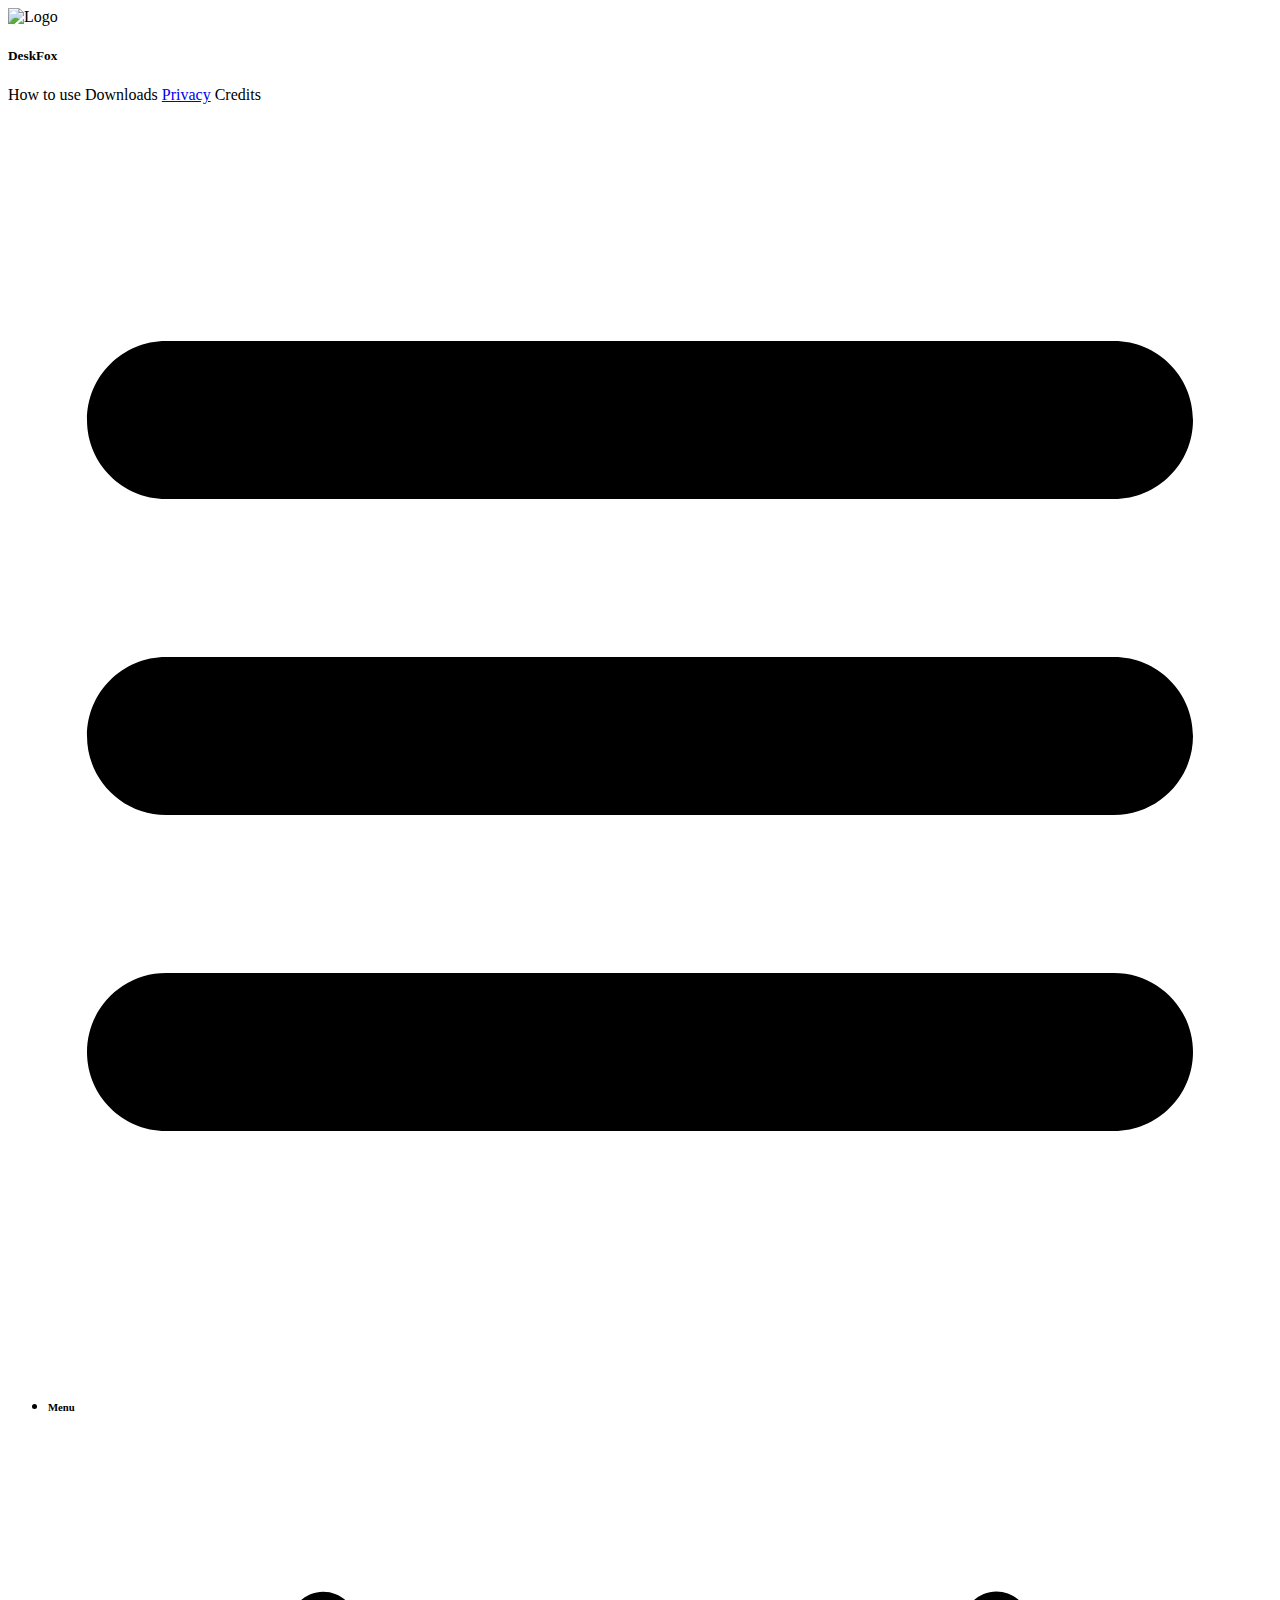
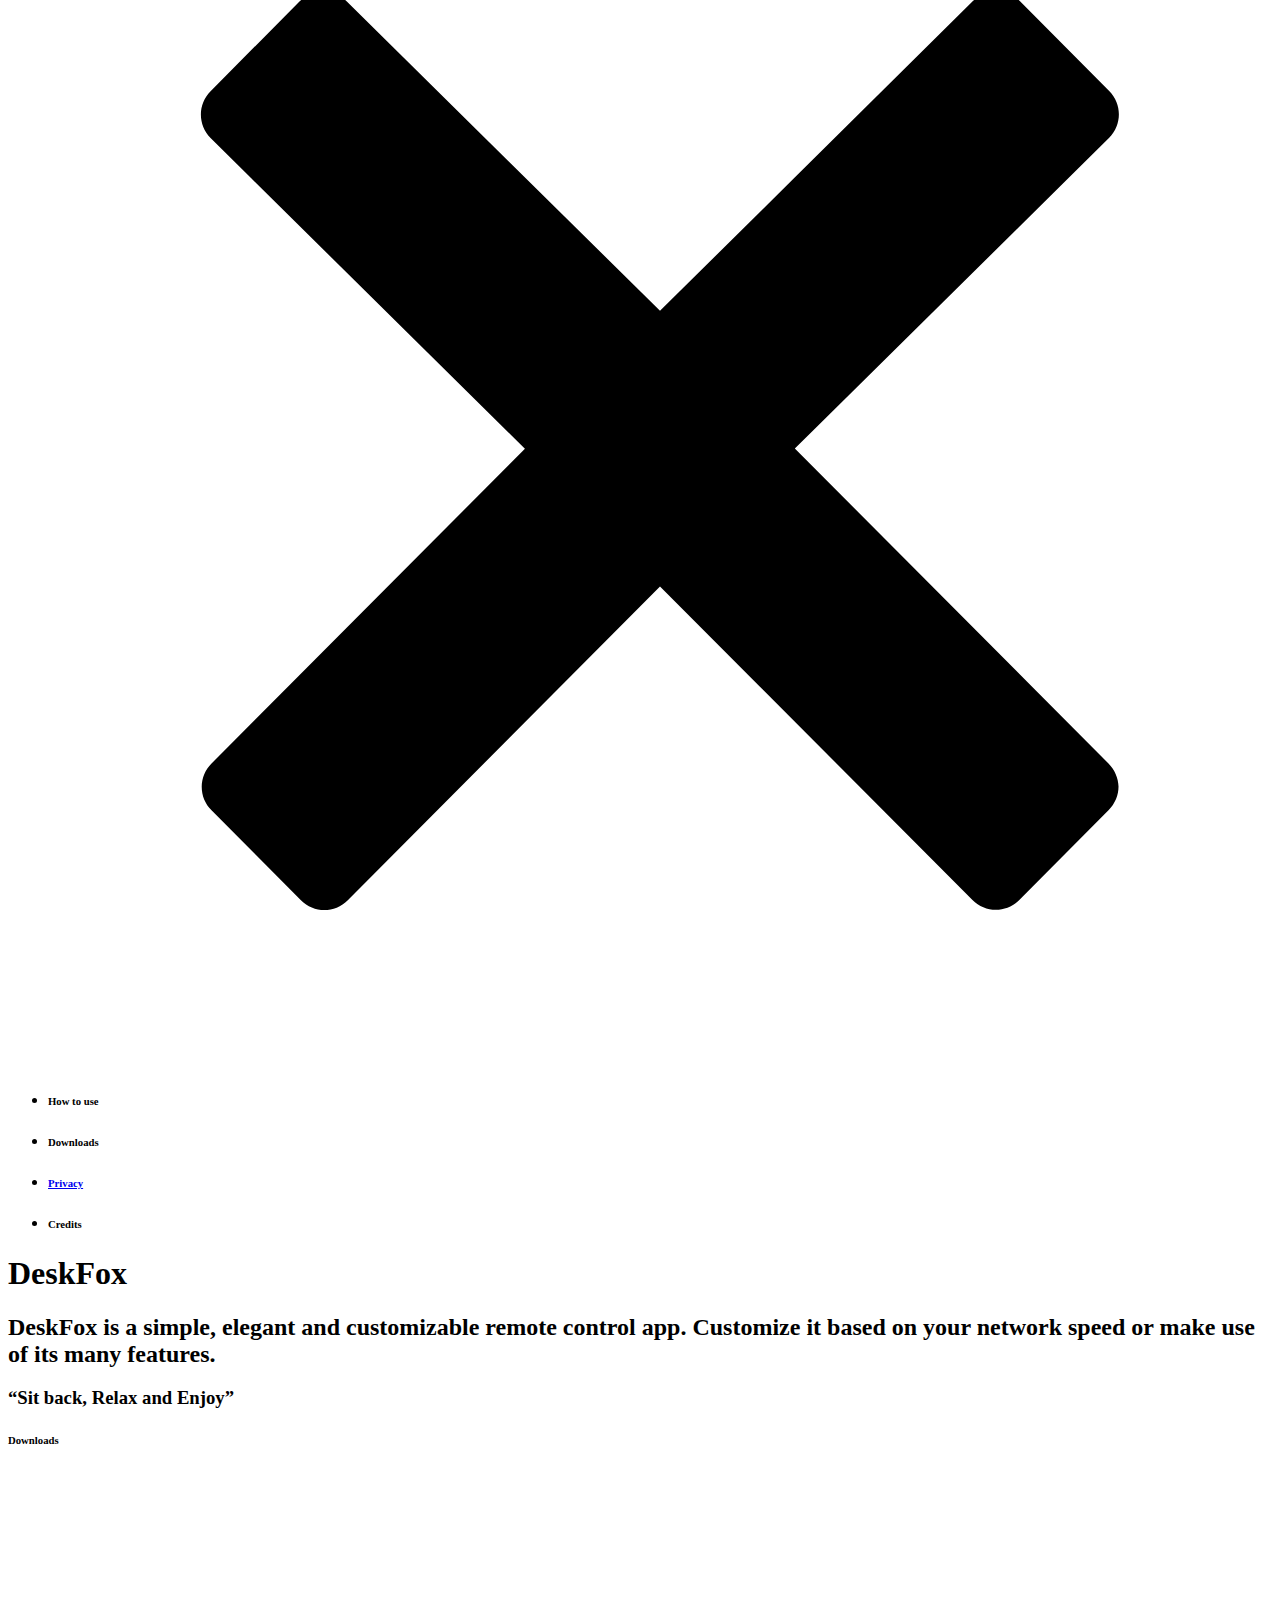
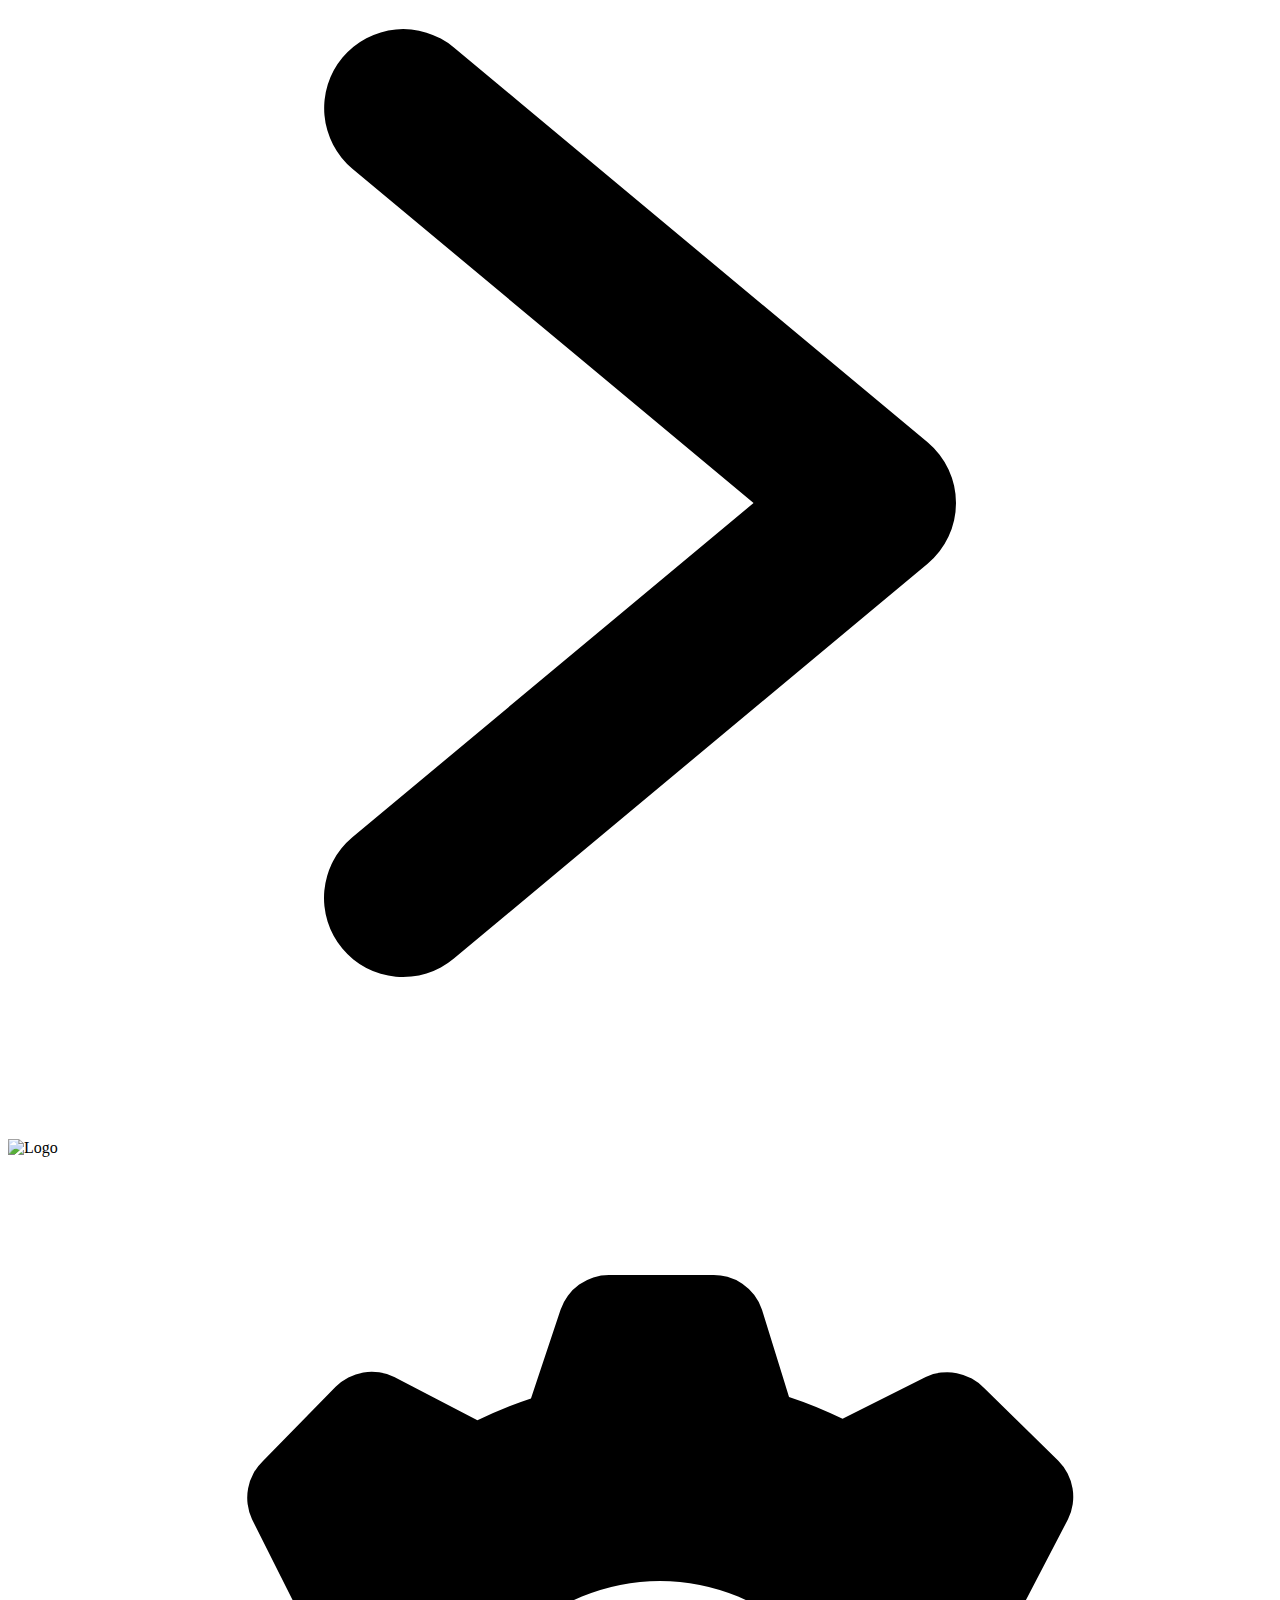
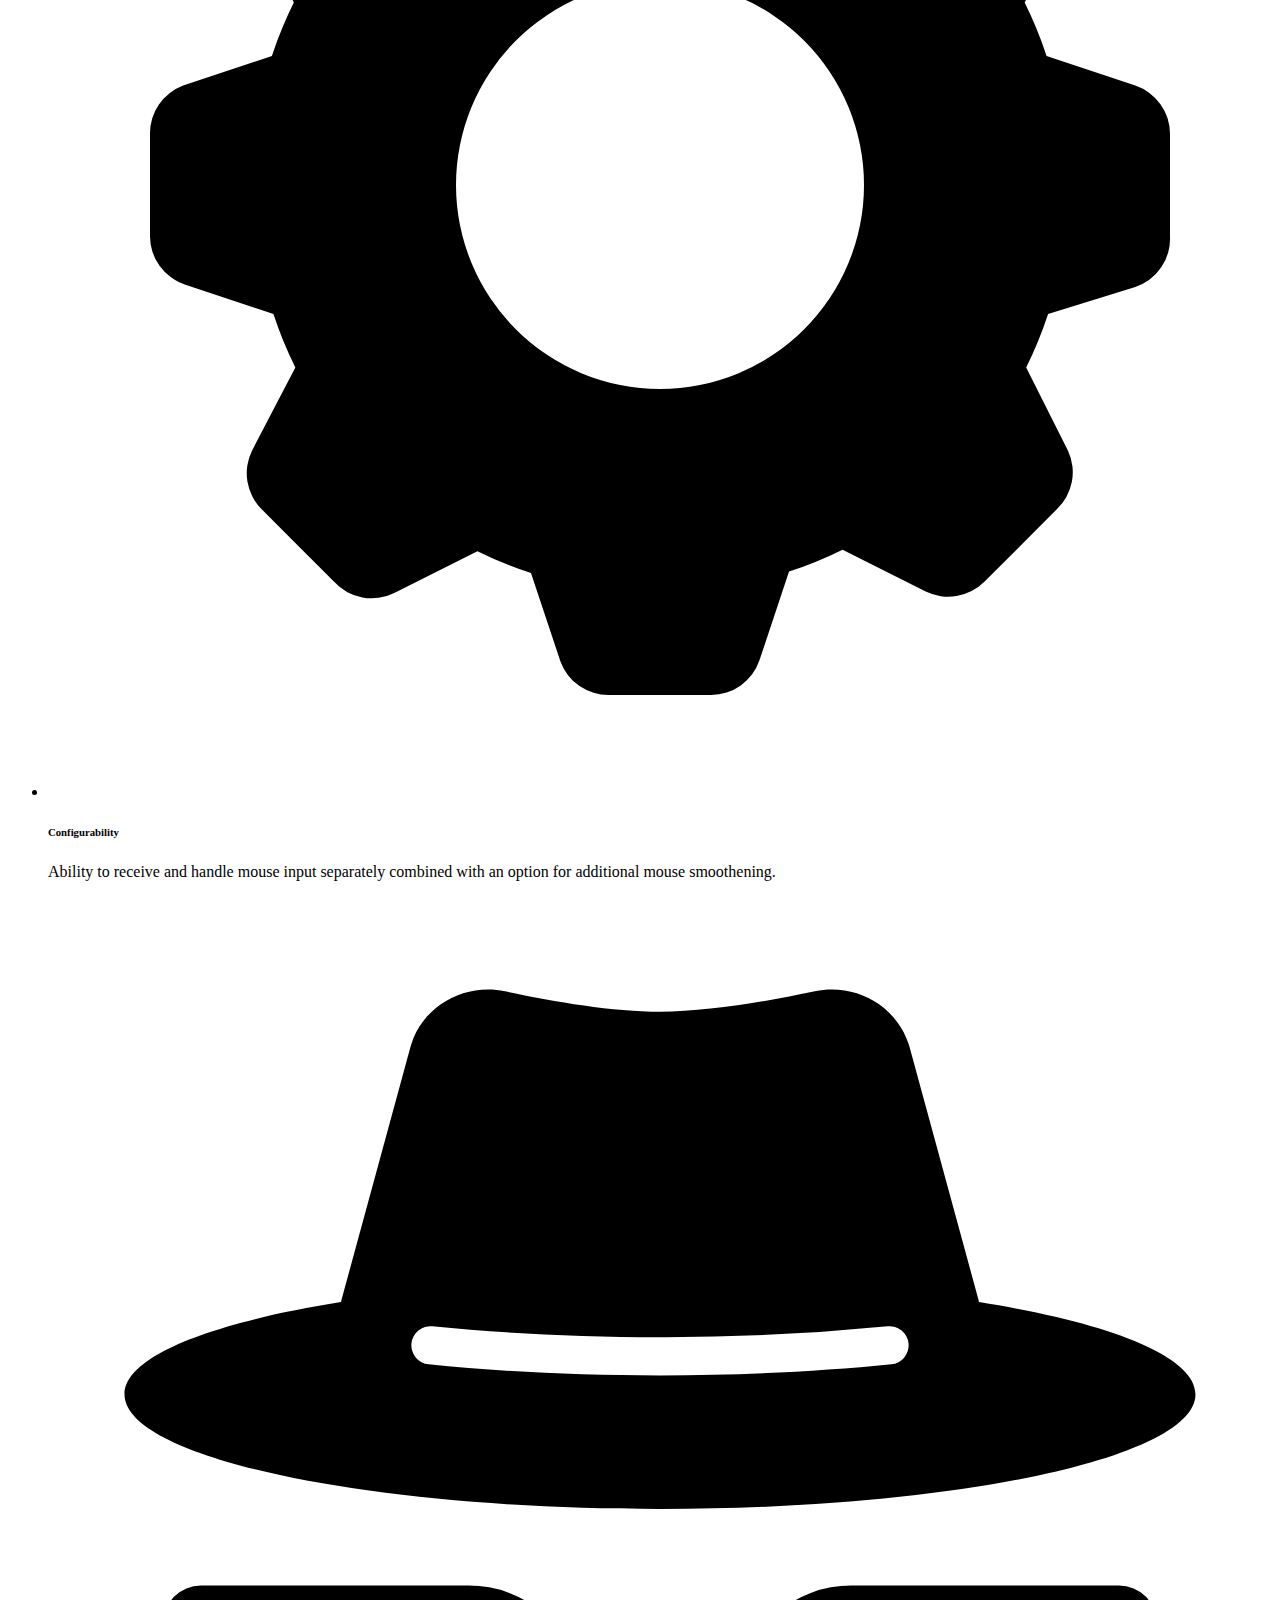
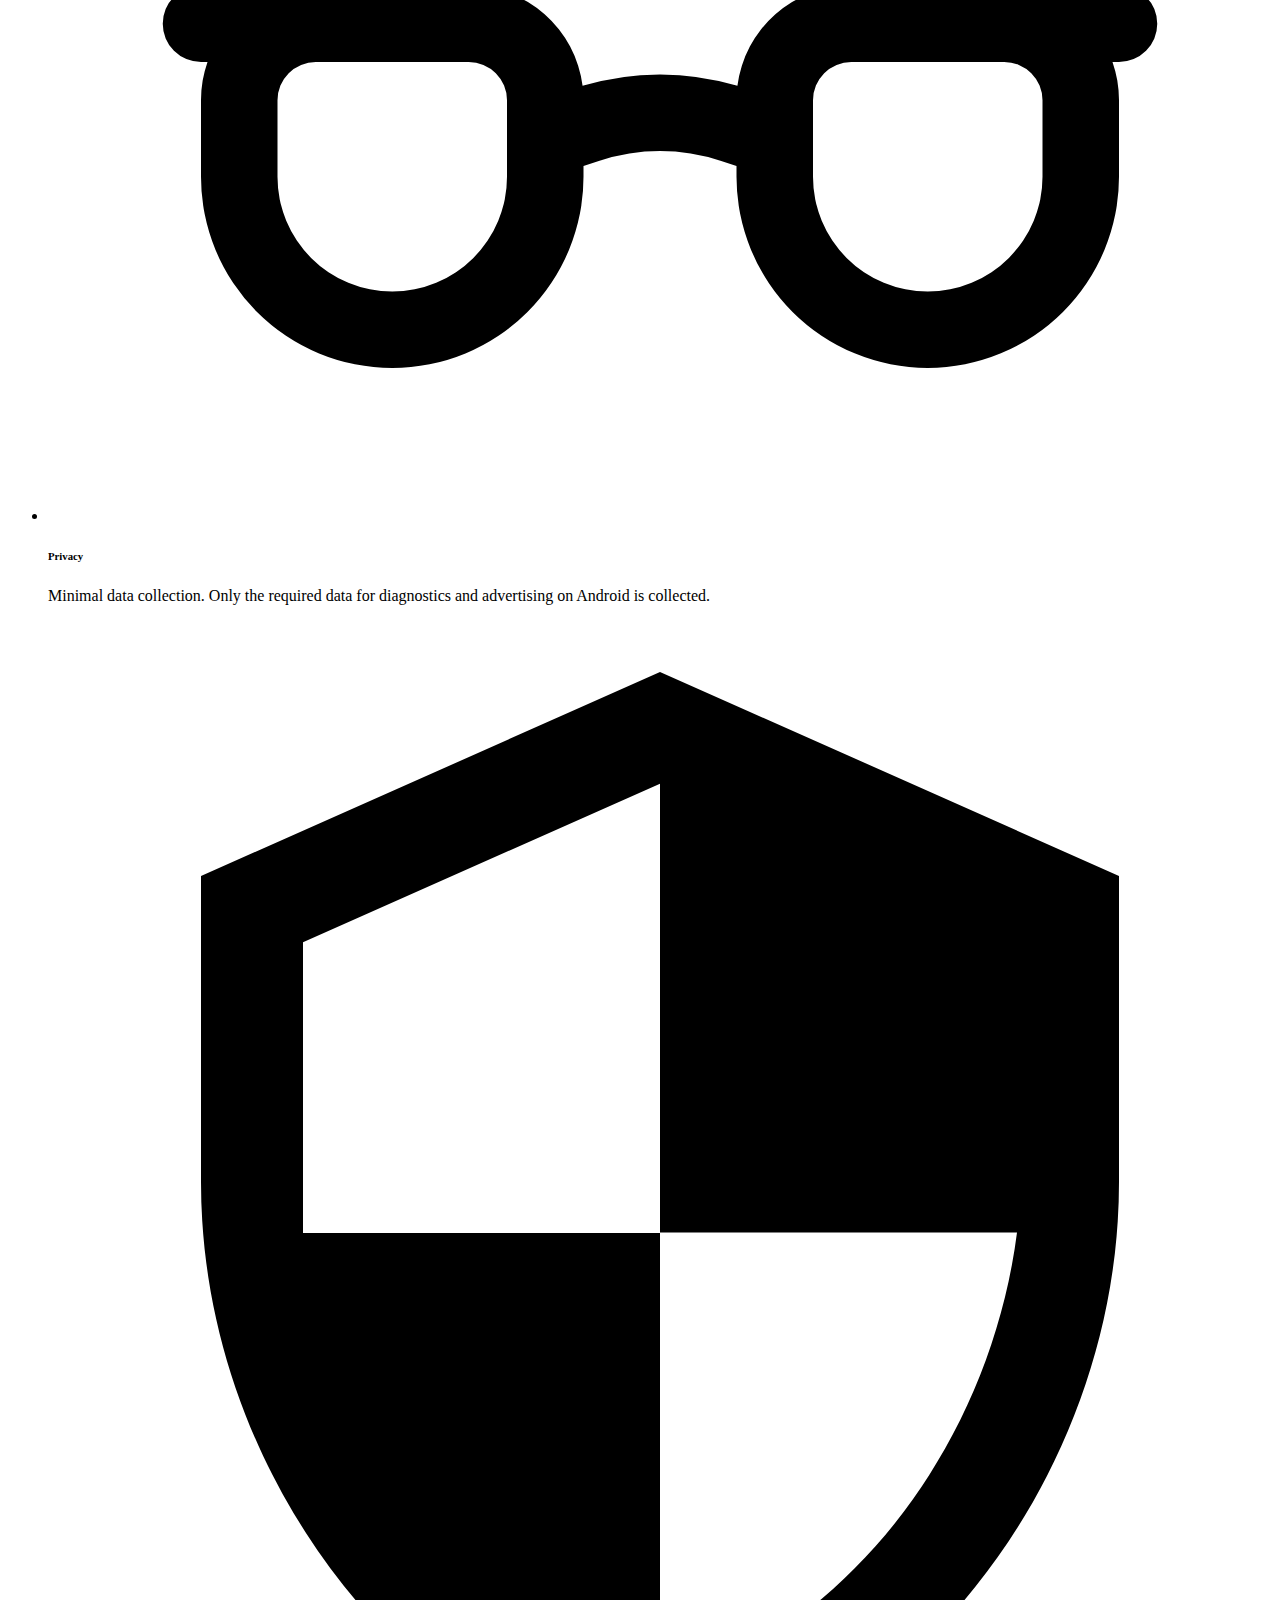
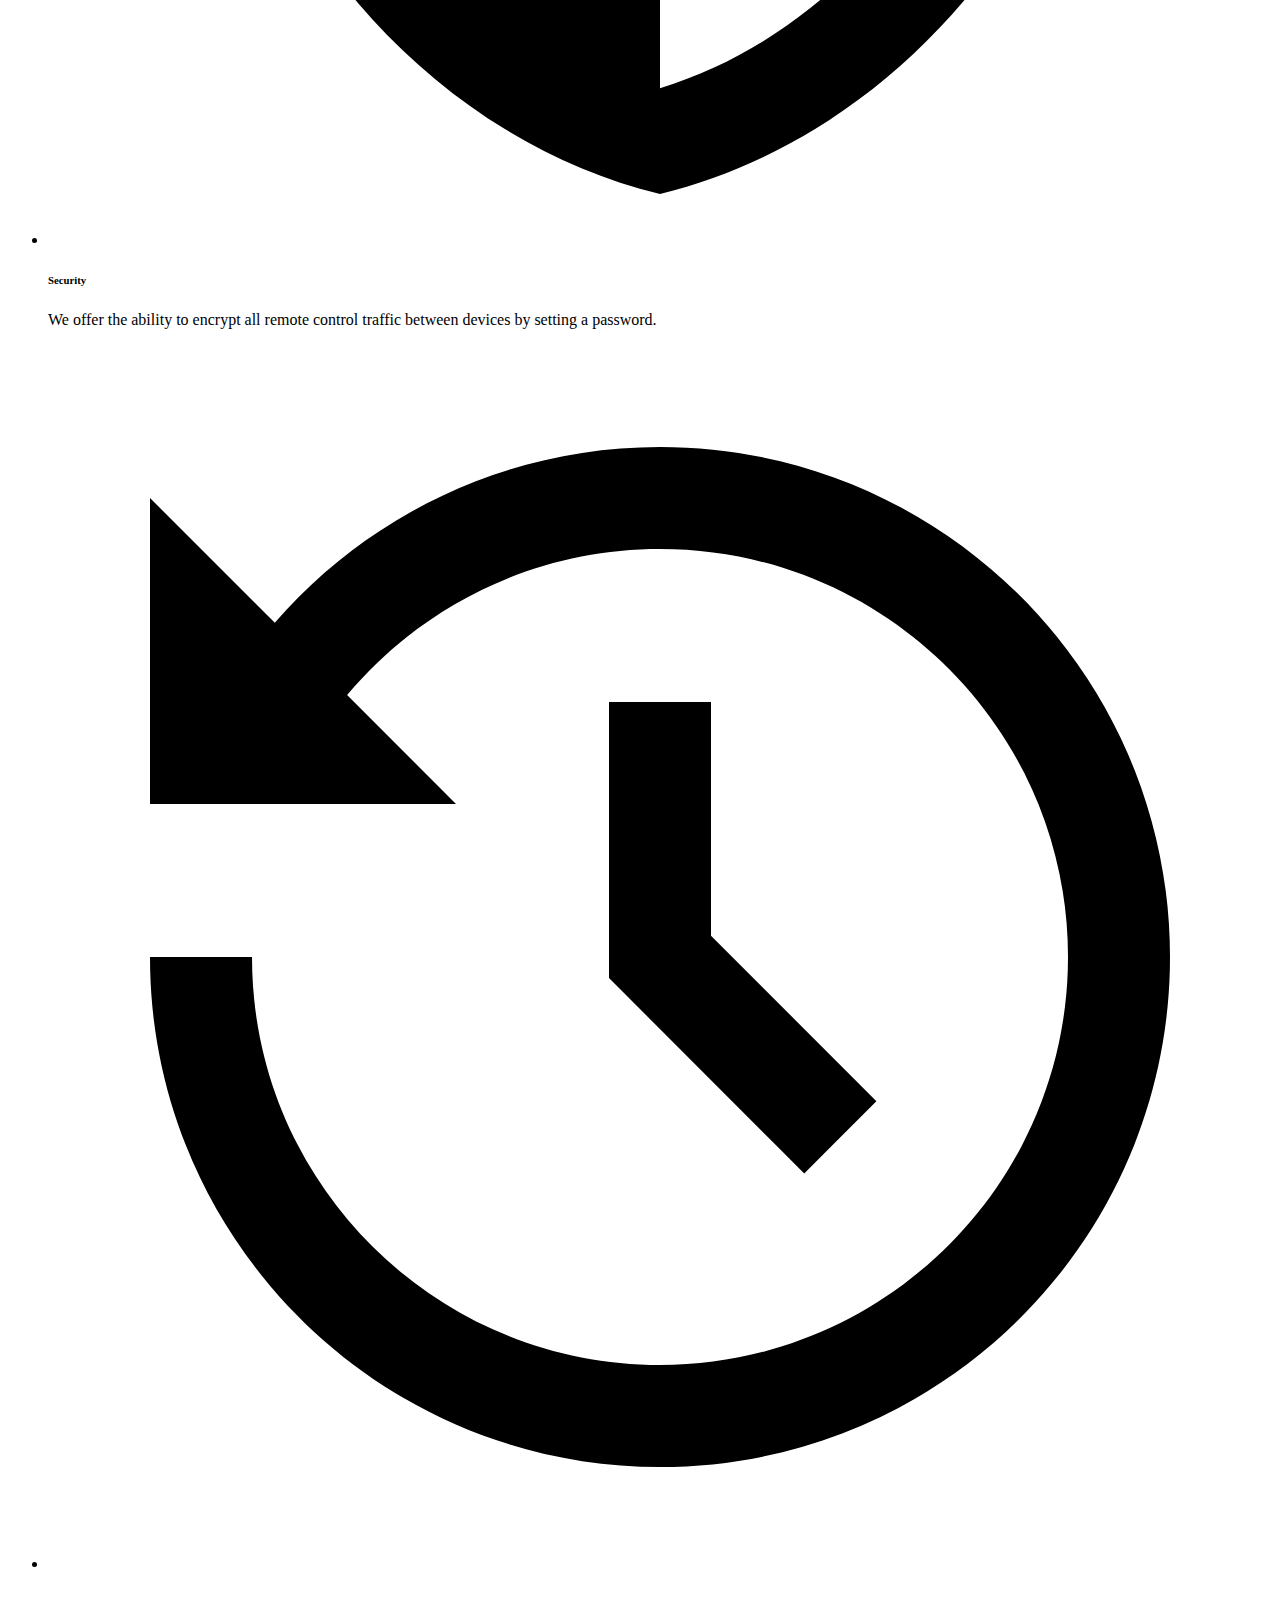
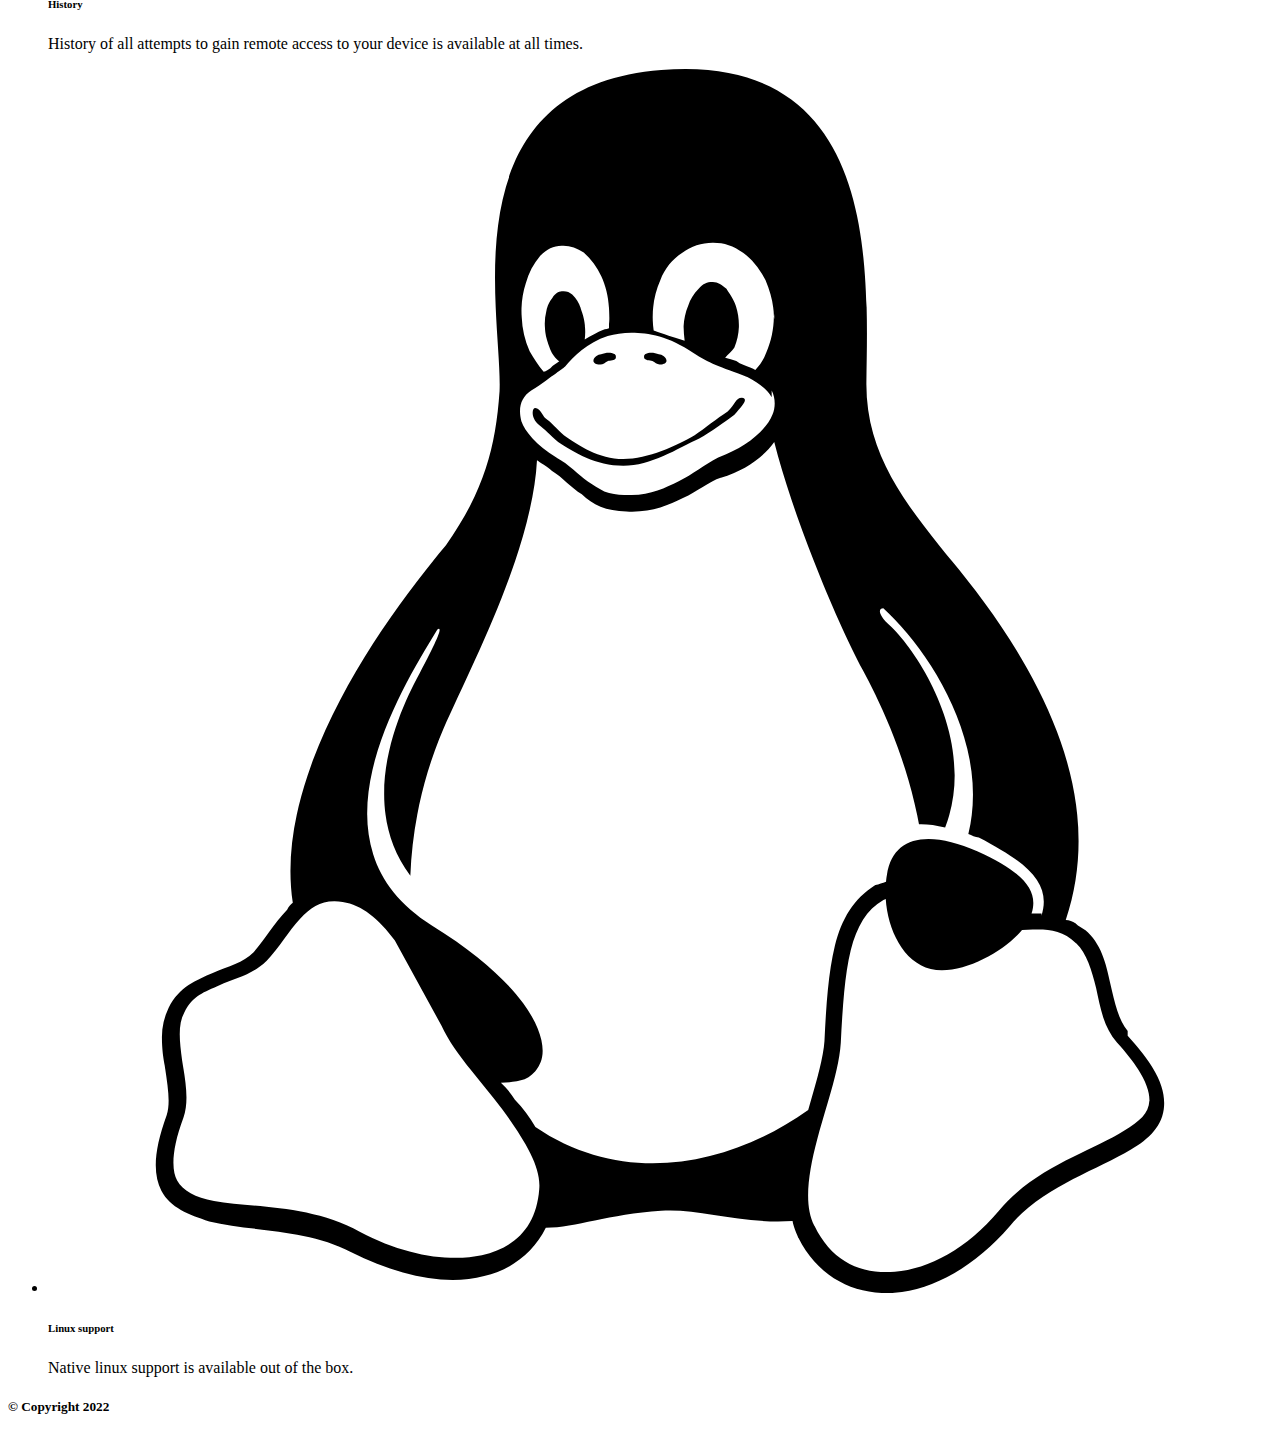
==== commit 2969b4e0: "Merge branch 'main' of https://github.com/hristo-gochev/kitofox_remote_site" ====
--- a/index.html
+++ b/index.html
@@ -8,13 +8,13 @@
     <link rel="icon" href="img/logo.png"/>
     <link rel="shortcut icon" href="img/logo.png"/>
     <link href="build.css" rel="stylesheet"/>
-    <title>Kitofox Remote</title>
+    <title>DeskFox - Remote Control</title>
 </head>
 <body class="flex flex-col min-h-screen font-open_sans">
 <header class="relative overflow-x-clip px-12 sm:px-16 md:px-20 lg:px-36 xl:px-48 py-4 border-b border-b-orange-400 flex justify-between bg-light_black">
     <div class="flex items-center gap-4">
         <img src="img/logo.png" class="w-10" alt="Logo"/>
-        <h5 class="hidden text-white text-xl font-bold logo-text whitespace-nowrap">Kitofox Remote</h5>
+        <h5 class="hidden text-white text-xl font-bold logo-text whitespace-nowrap">DeskFox</h5>
     </div>
     <nav class="hidden sm:flex items-center gap-3 sm:gap-5 md:gap-6 lg:gap-7 ">
         <a class="text-white text-base font-bold cursor-pointer px-2.5 py-2.5 hover:bg-gray_dark rounded-lg select-none"
@@ -62,13 +62,13 @@
 <main class="px-12 sm:px-16 md:px-20 lg:px-36 xl:px-48 flex flex-col items-center lg:items-stretch bg-gray_dark flex-1">
     <div class="flex justify-between items-center mt-16 flex-col lg:flex-row">
         <div class="order-2 flex flex-col gap-11 text-center items-center mt-10 lg:text-left lg:w-3/5 lg:gap-12 lg:mt-0 lg:order-1 lg:items-start xl:w-2/3">
-            <h1 class="text-white text-5xl font-bold leading">Kitofox Remote</h1>
+            <h1 class="text-white text-5xl font-bold leading">DeskFox</h1>
             <h2 class="text-gray-200 text-xl md:w-10/12">
-                Kitofox Remote is a simple, elegant and customizable remote control
+                DeskFox is a simple, elegant and customizable remote control
                 app. Customize it based on your network speed or make use of its
                 many features.
             </h2>
-            <h1 class="hidden text-white text-3xl lg:block">&ldquo;Sit back, Relax and Enjoy&rdquo;</h1>
+            <h3 class="hidden text-white text-3xl lg:block">&ldquo;Sit back, Relax and Enjoy&rdquo;</h3>
             <div class="pt-4 lg:pb-8 lg:pt-6">
                 <div id="downloadsButton"
                      class="hover:bg-gray_dark_hover border border-orange-400 w-fit rounded-lg flex gap-3 items-center py-4 px-7 lg:py-3 lg:pl-5 lg:pr-3 lg:cursor-pointer">
@@ -153,7 +153,7 @@
     </ul>
 </main>
 <footer class="py-4 bg-light_black border-t border-t-orange-400">
-    <h5 class="text-white text-lg font-semibold text-center">&copy; Copyright 2022 - Hristo Gochev</h5>
+    <h5 class="text-white text-lg font-semibold text-center">&copy; Copyright 2022</h5>
 </footer>
 <dialog class="bg-gray_dark shadow-xl rounded-xl p-0 w-4/5 md:w-3/5 lg:w-1/2 xl:w-2/5" id="downloads-modal">
     <div class="flex px-6 pt-5 pb-5 justify-between lg:px-10 lg:pt-7 lg:pb-9">
@@ -161,7 +161,7 @@
             <div>
                 <h6 class="text-xl font-semibold text-white mb-4">Mobile downloads:</h6>
                 <div class="flex flex-wrap gap-5">
-                    <a href="#" id="android-download"
+                    <a href="https://play.google.com/store/apps/details?id=com.hristoGochev.kitofoxRemote" id="android-download"
                        class="px-5 touchable-button lg:cursor-pointer flex items-center py-3 justify-center border border-android_green rounded-md gap-3 outline-none hover:bg-gray_dark_hover_mobile lg:hover:bg-gray_dark_hover">
                         <svg class="h-7" viewBox="0 0 32 32" xml:space="preserve" xmlns="http://www.w3.org/2000/svg">
                            <g>
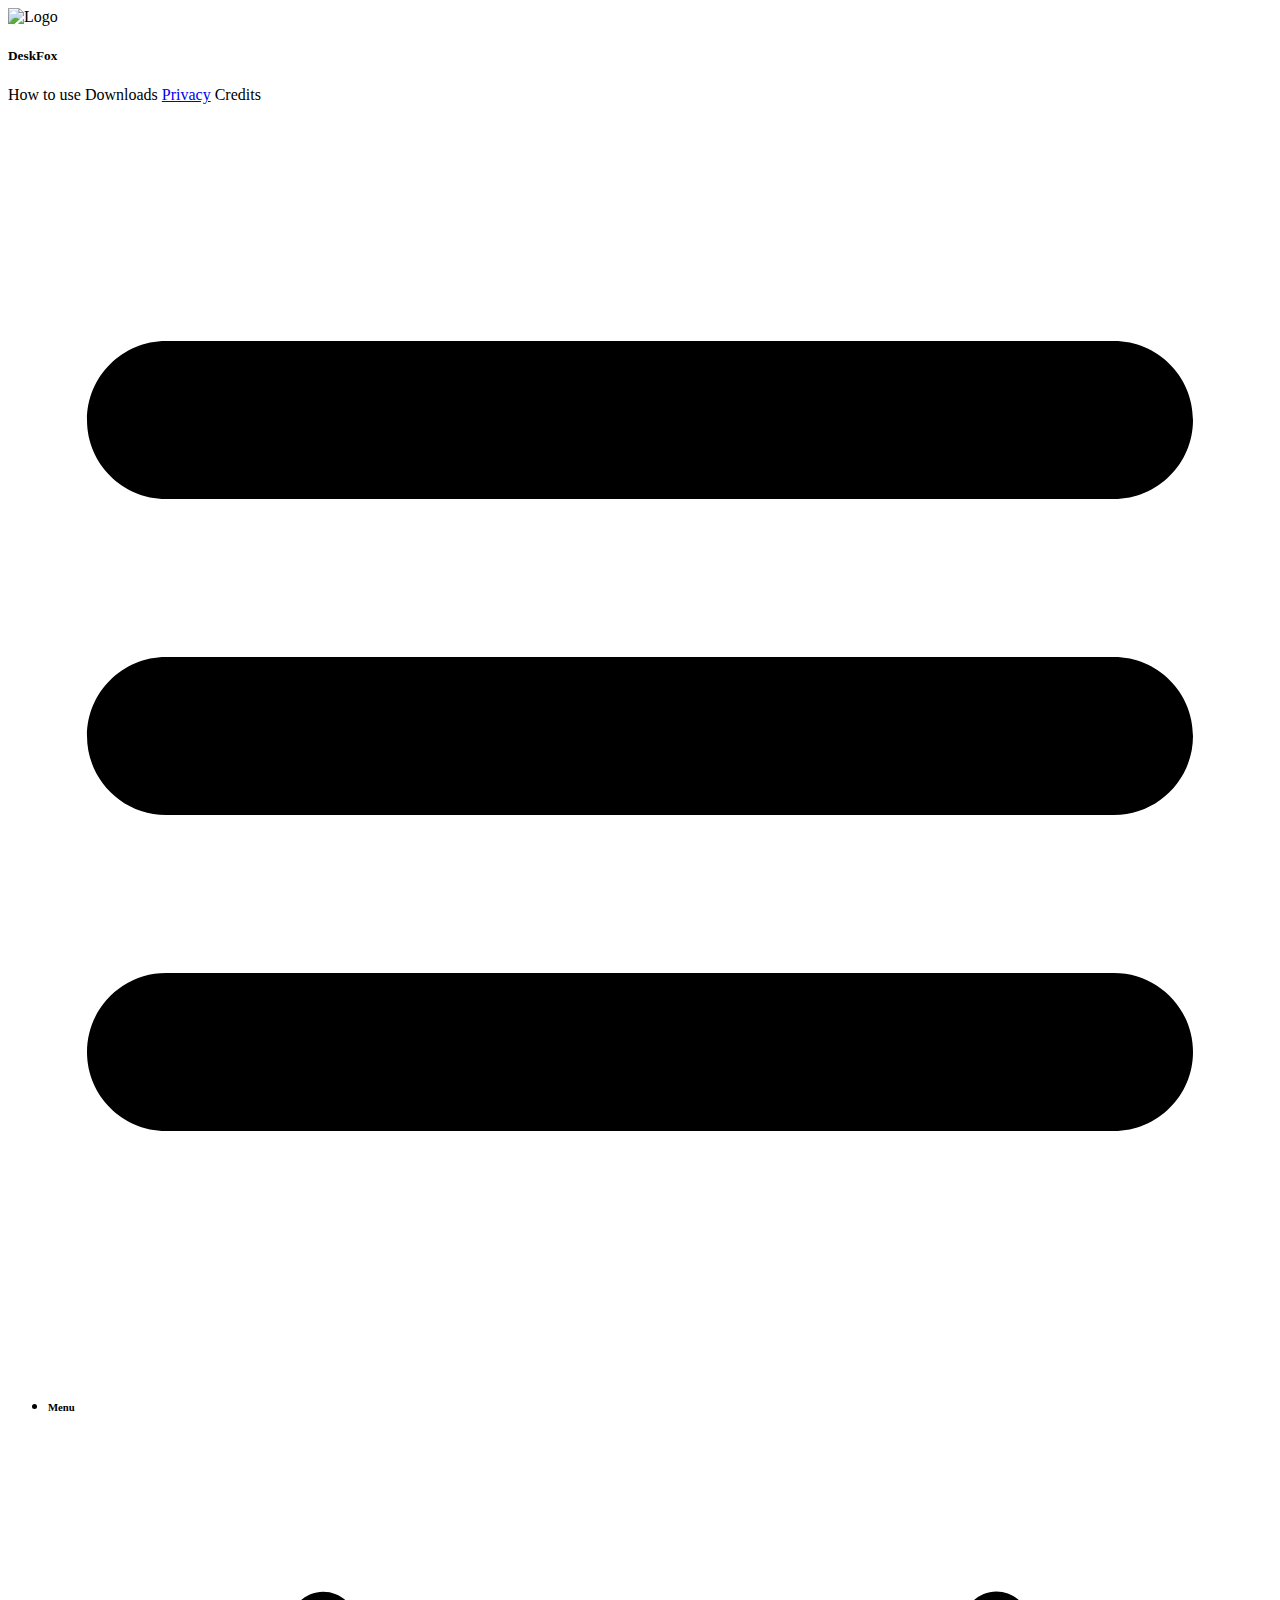
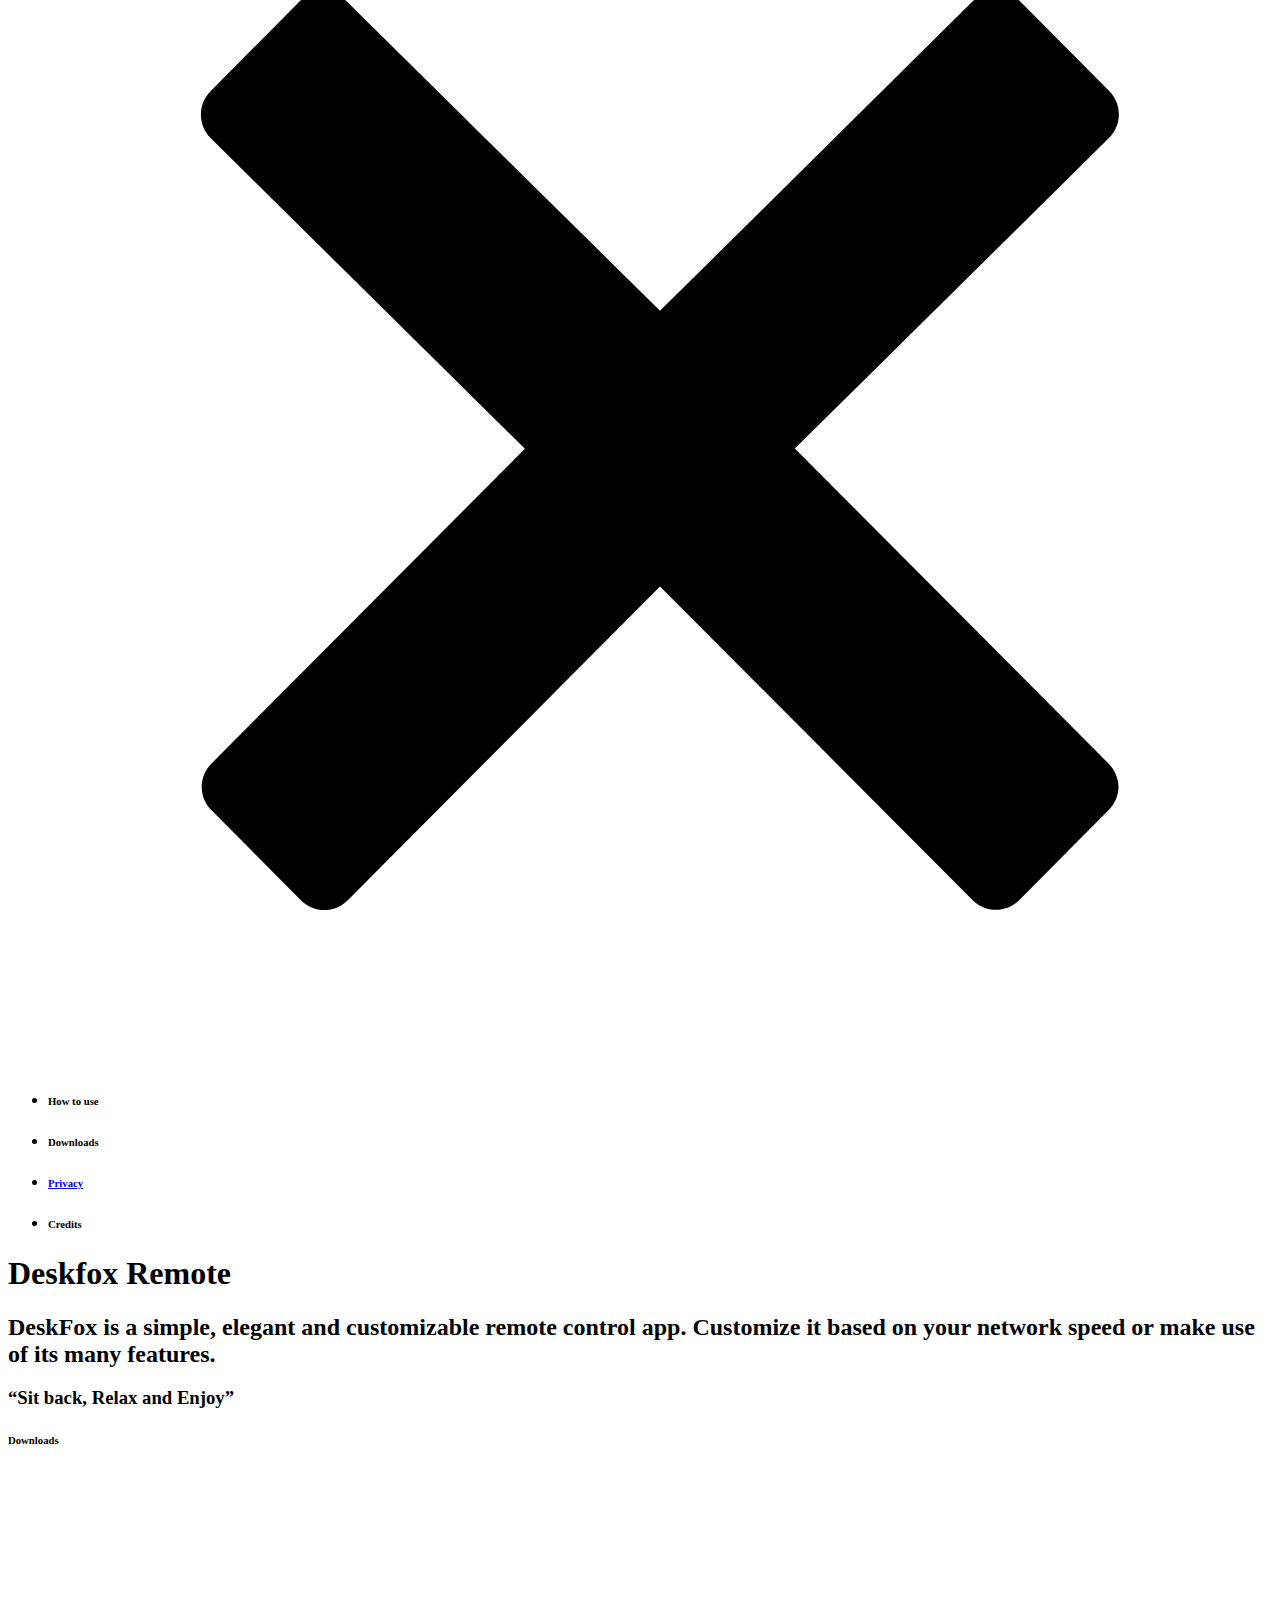
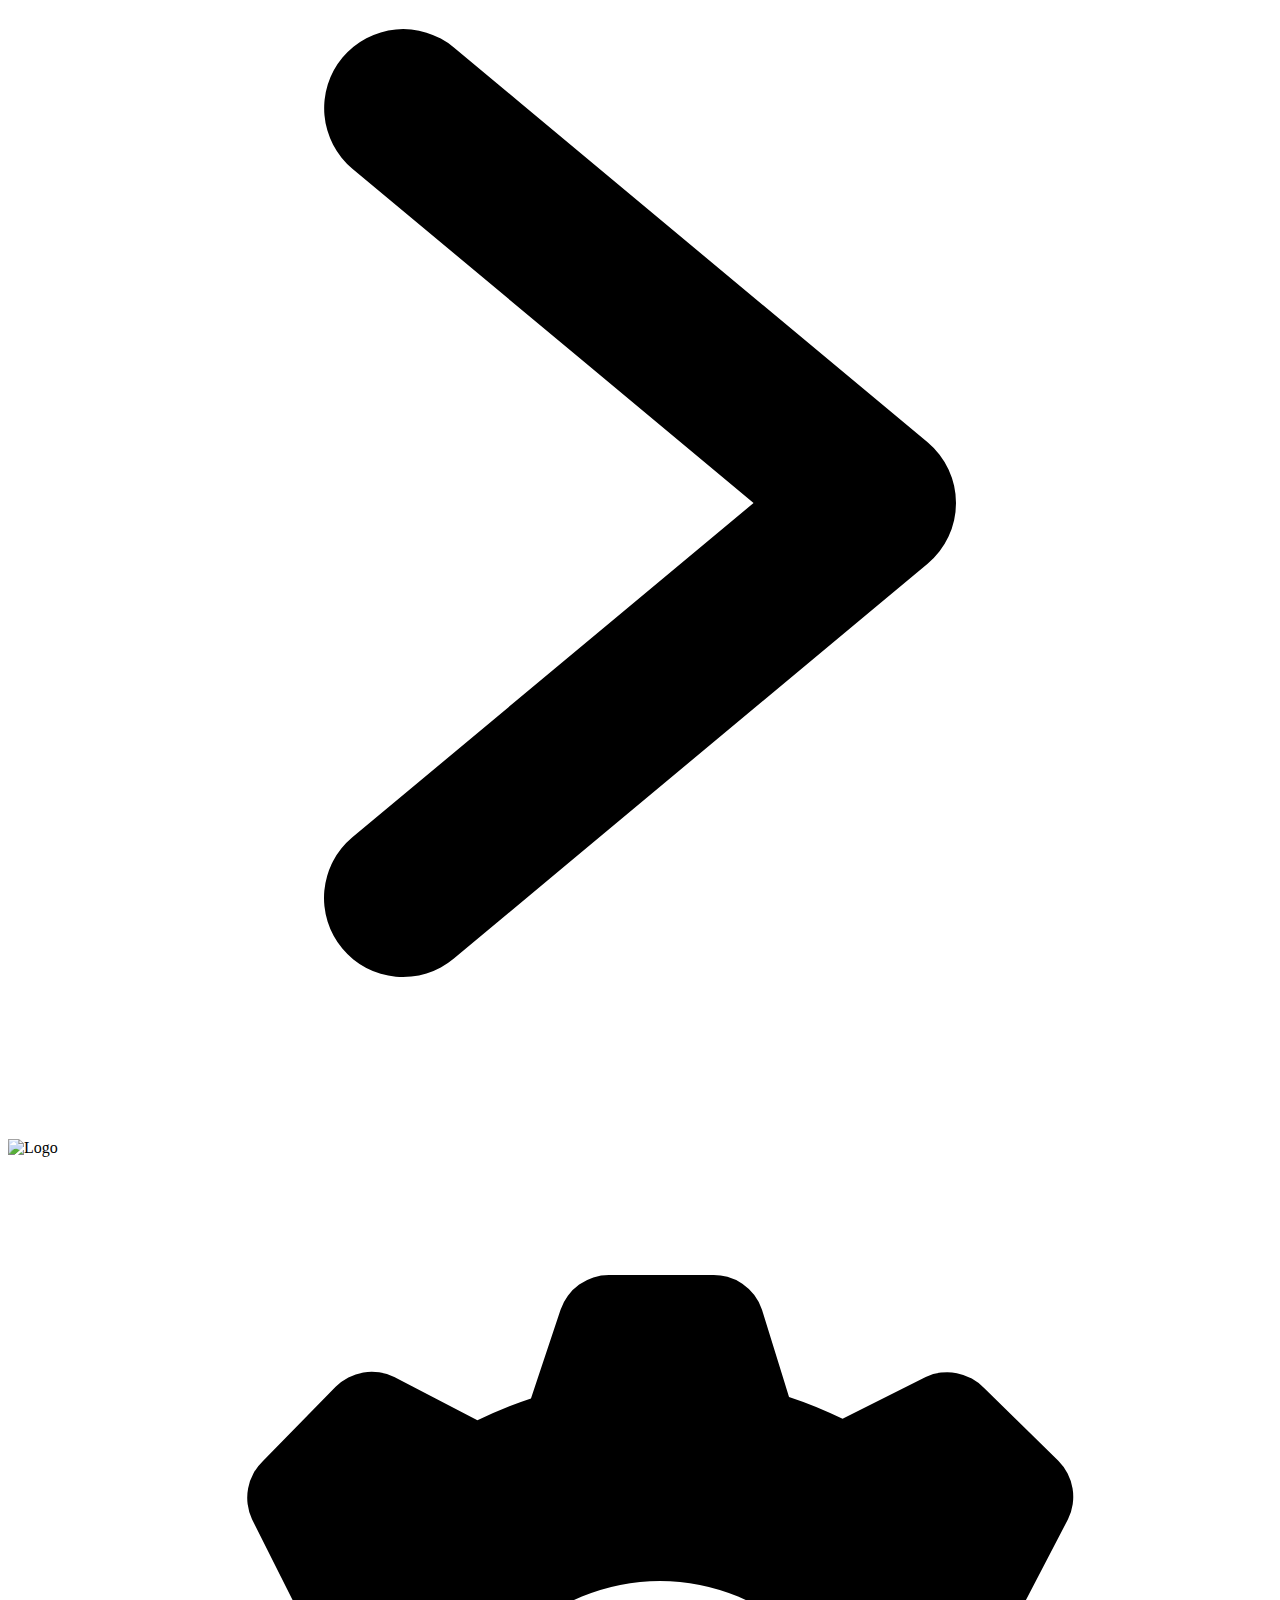
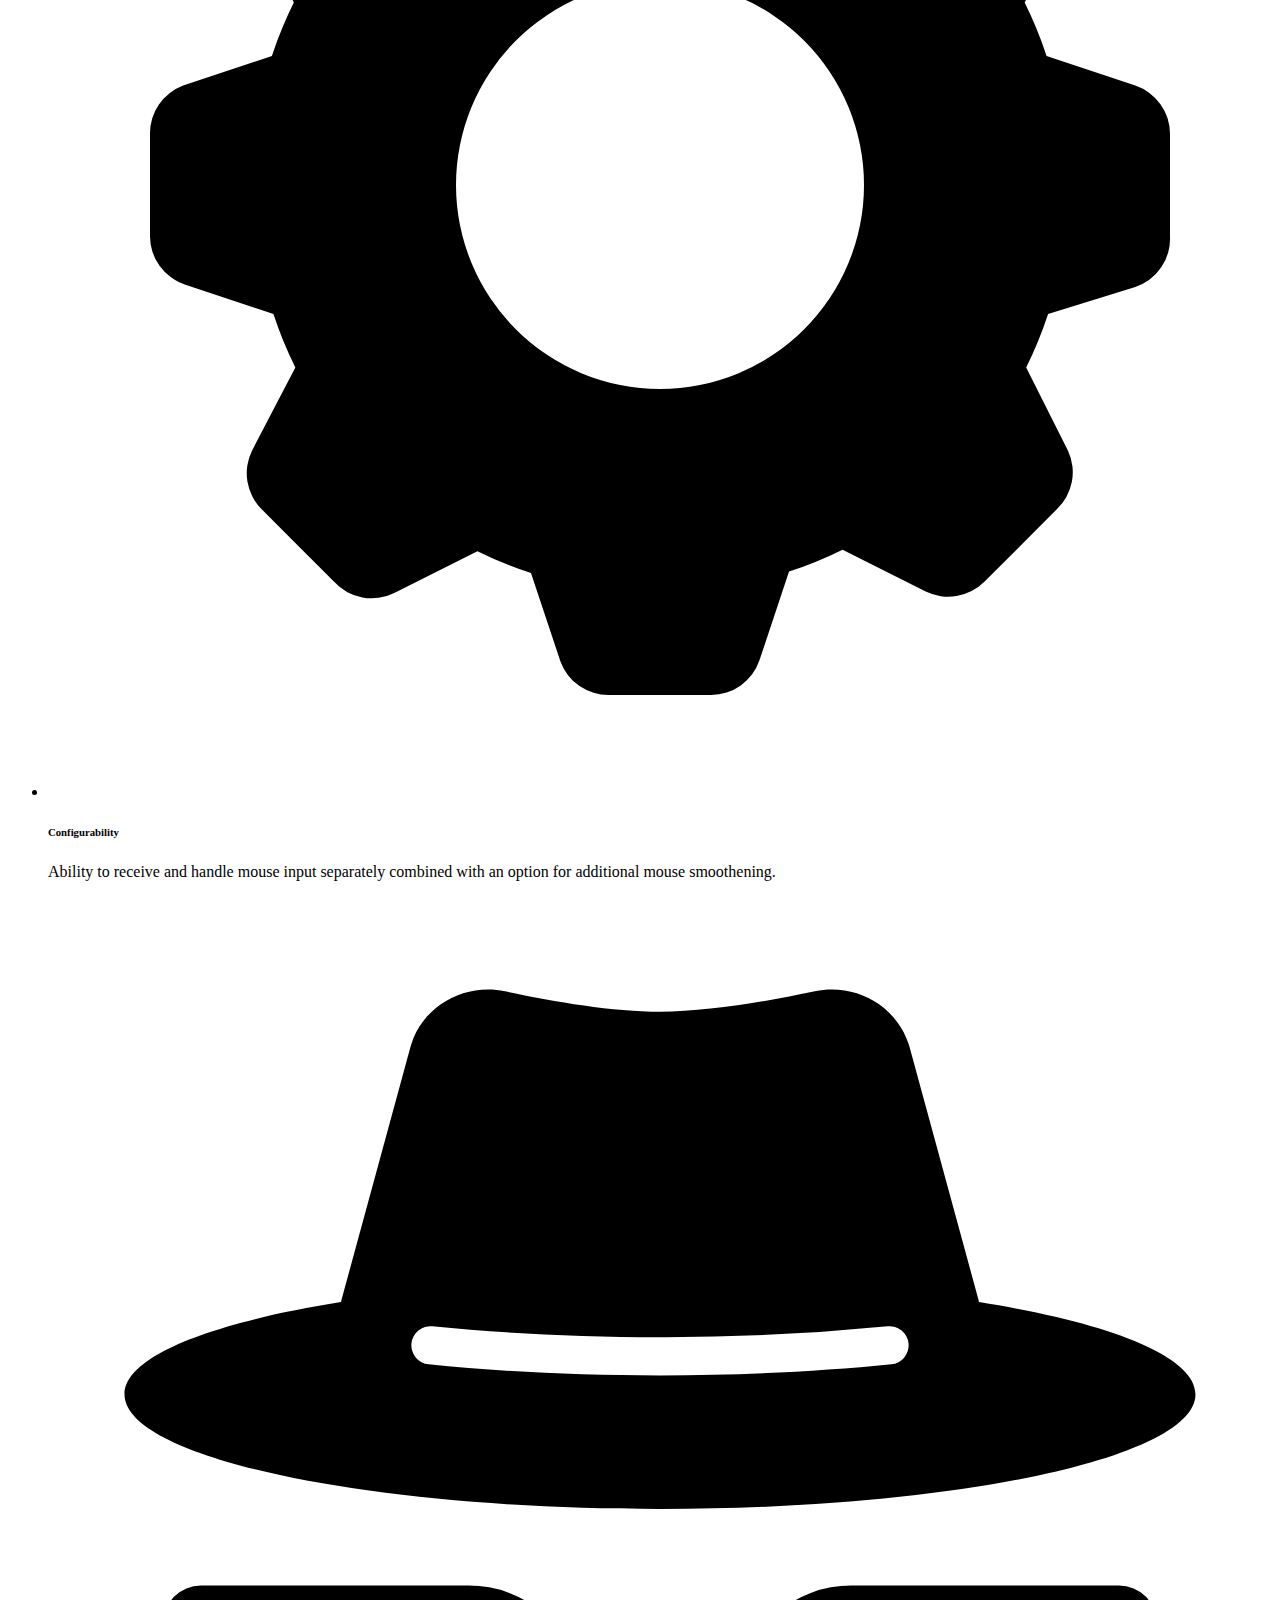
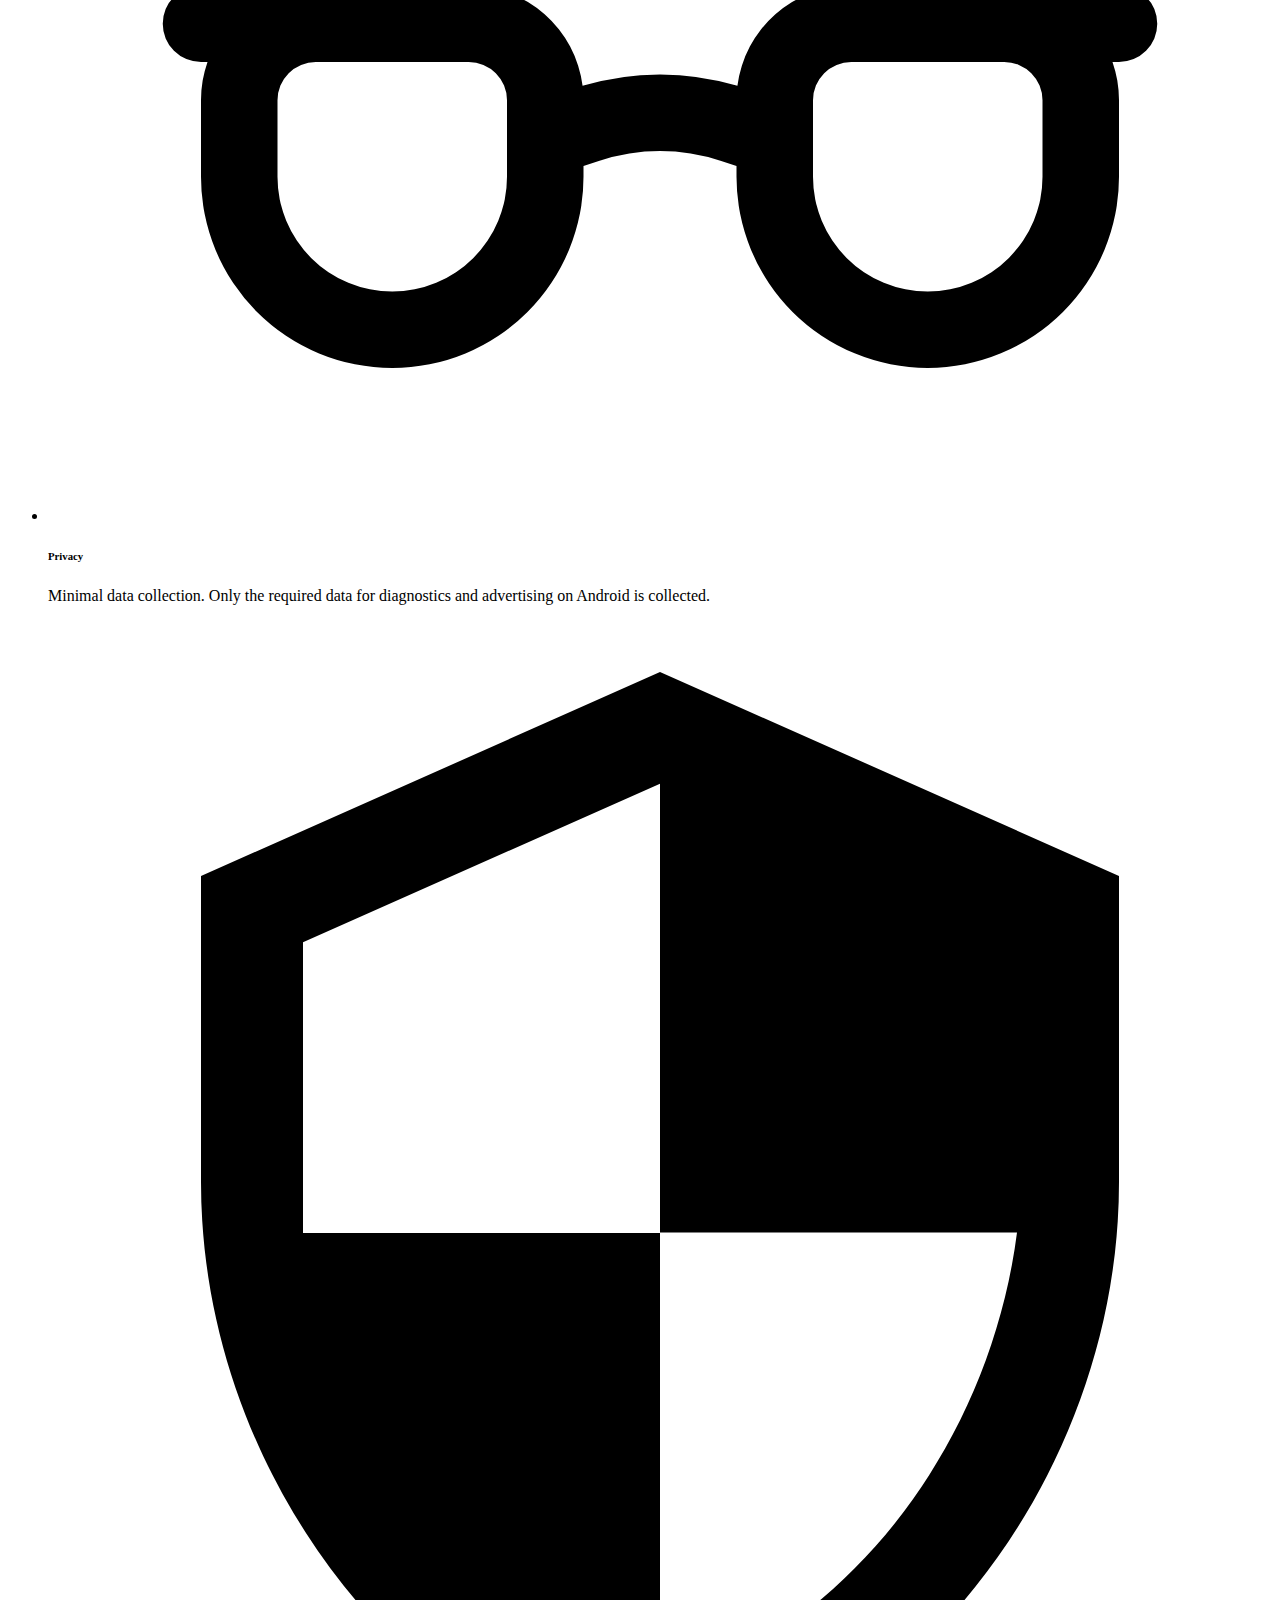
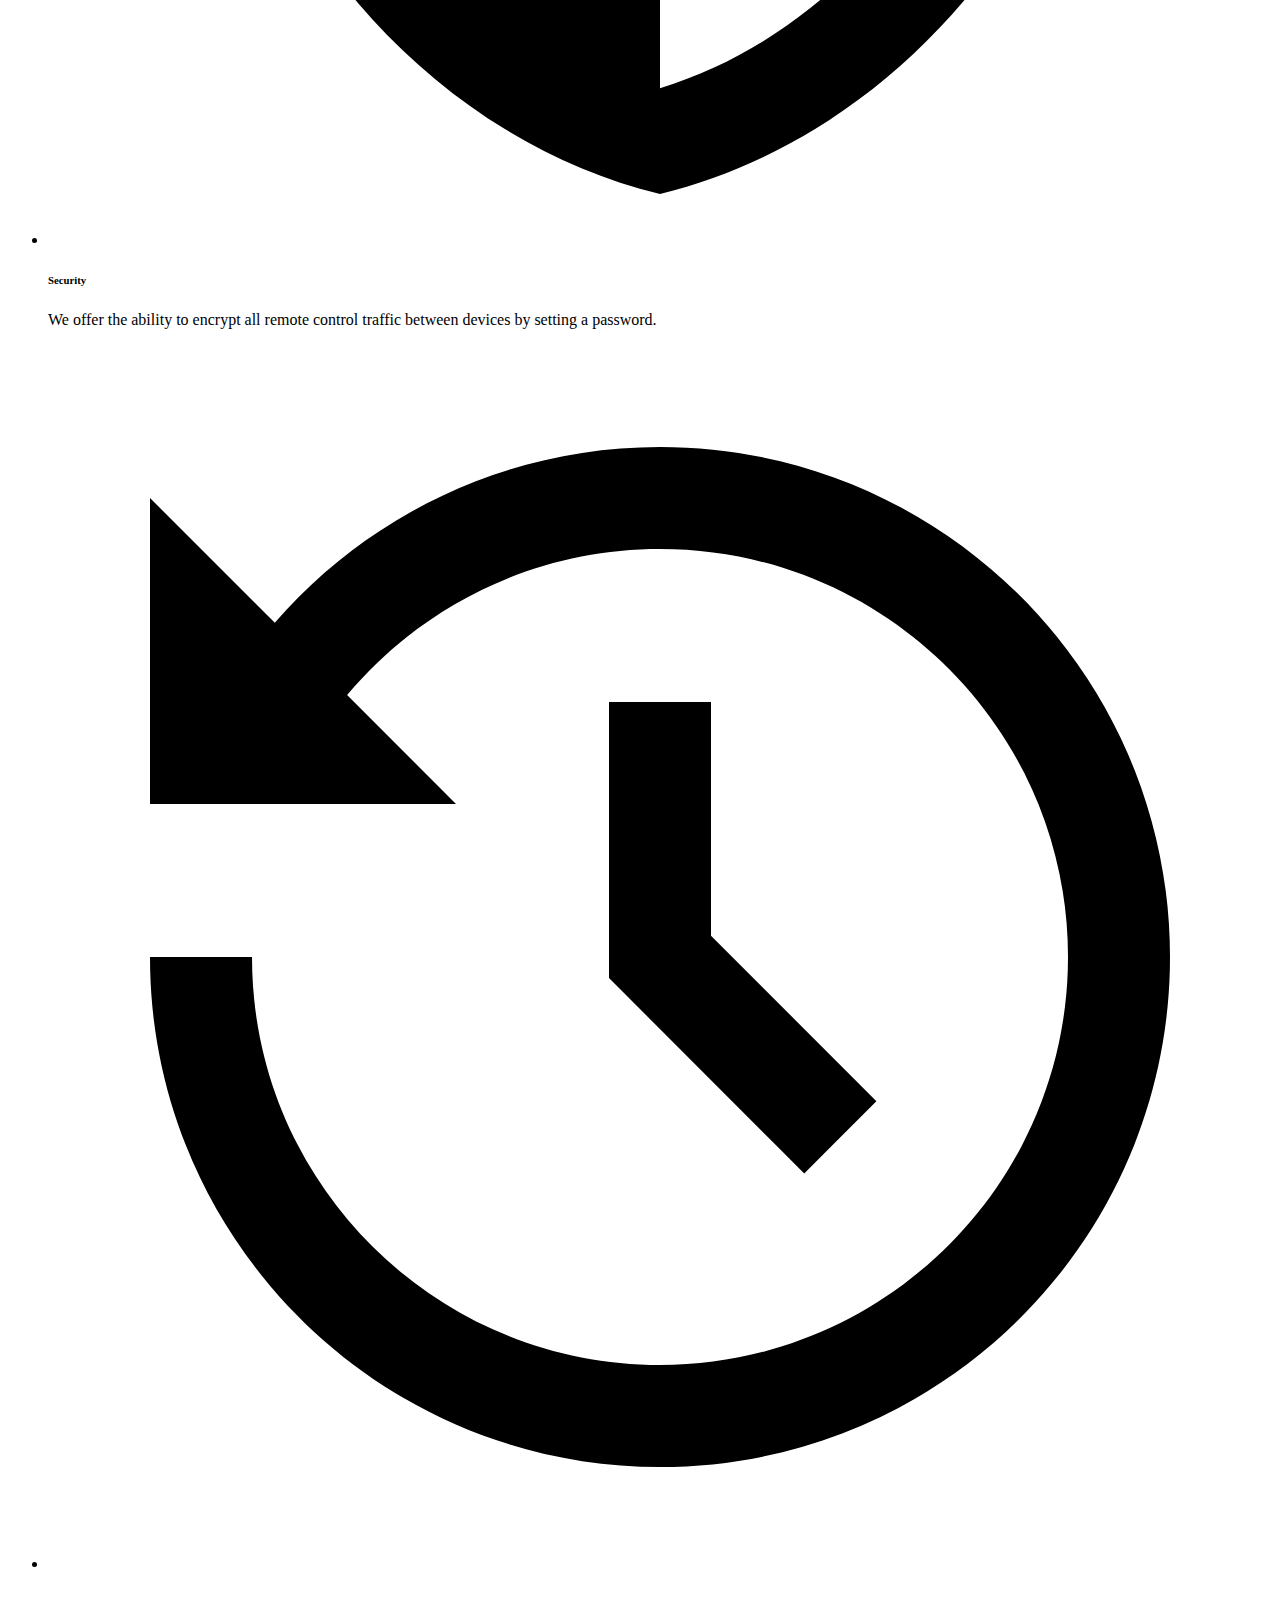
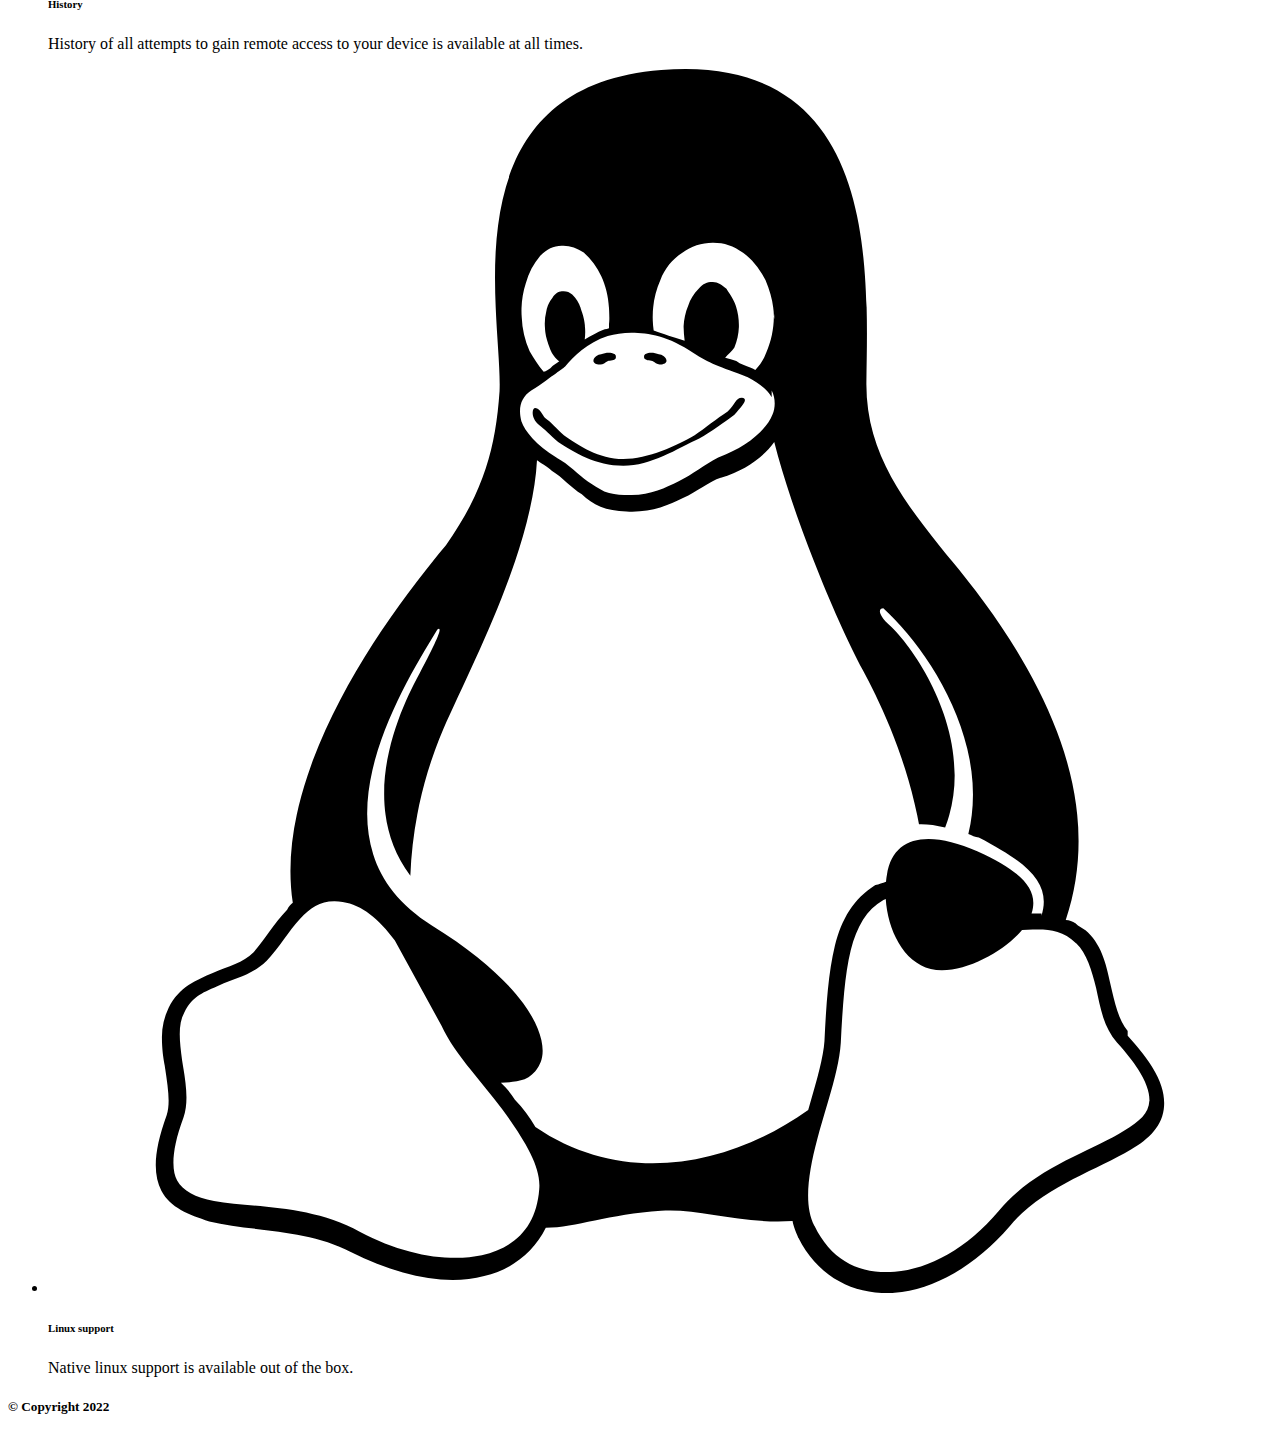
==== commit 138250dc: "Removed download links" ====
--- a/index.html
+++ b/index.html
@@ -62,7 +62,7 @@
 <main class="px-12 sm:px-16 md:px-20 lg:px-36 xl:px-48 flex flex-col items-center lg:items-stretch bg-gray_dark flex-1">
     <div class="flex justify-between items-center mt-16 flex-col lg:flex-row">
         <div class="order-2 flex flex-col gap-11 text-center items-center mt-10 lg:text-left lg:w-3/5 lg:gap-12 lg:mt-0 lg:order-1 lg:items-start xl:w-2/3">
-            <h1 class="text-white text-5xl font-bold leading">DeskFox</h1>
+            <h1 class="text-white text-5xl font-bold leading">Deskfox Remote</h1>
             <h2 class="text-gray-200 text-xl md:w-10/12">
                 DeskFox is a simple, elegant and customizable remote control
                 app. Customize it based on your network speed or make use of its
@@ -188,7 +188,7 @@
             <div>
                 <h6 class="text-xl font-semibold text-white mb-4">PC downloads:</h6>
                 <div class="flex w-fit flex-wrap gap-5">
-                    <a download id="windows-download" href="https://dl.dropboxusercontent.com/s/i6j803jocl7035e/KitofoxRemote.exe?dl=0"
+                    <a download id="windows-download" href="#"
                        class="py-3 px-5 touchable-button lg:cursor-pointer flex items-center border border-windows_blue rounded-md gap-3 outline-none hover:bg-gray_dark_hover_mobile lg:hover:bg-gray_dark_hover">
                         <svg class="h-7" viewBox="0 0 128 128" xml:space="preserve" xmlns="http://www.w3.org/2000/svg">
                             <g id="_x33__stroke">
@@ -203,7 +203,7 @@
                         <h6 class="text-base text-white select-none">Windows</h6>
                     </a>
 
-                    <a download id="linux-download" href="https://dl.dropboxusercontent.com/s/0d7sae92kt7jp2d/KitofoxRemote.tar.gz?dl=0"
+                    <a download id="linux-download" href="#"
                        class="py-3 pl-5 pr-7 touchable-button lg:cursor-pointer flex items-center border border-linux_yellow rounded-md gap-3 outline-none hover:bg-gray_dark_hover_mobile lg:hover:bg-gray_dark_hover">
                         <svg class="h-7" viewBox="0 0 24 24" xml:space="preserve" xmlns="http://www.w3.org/2000/svg">
                             <g>
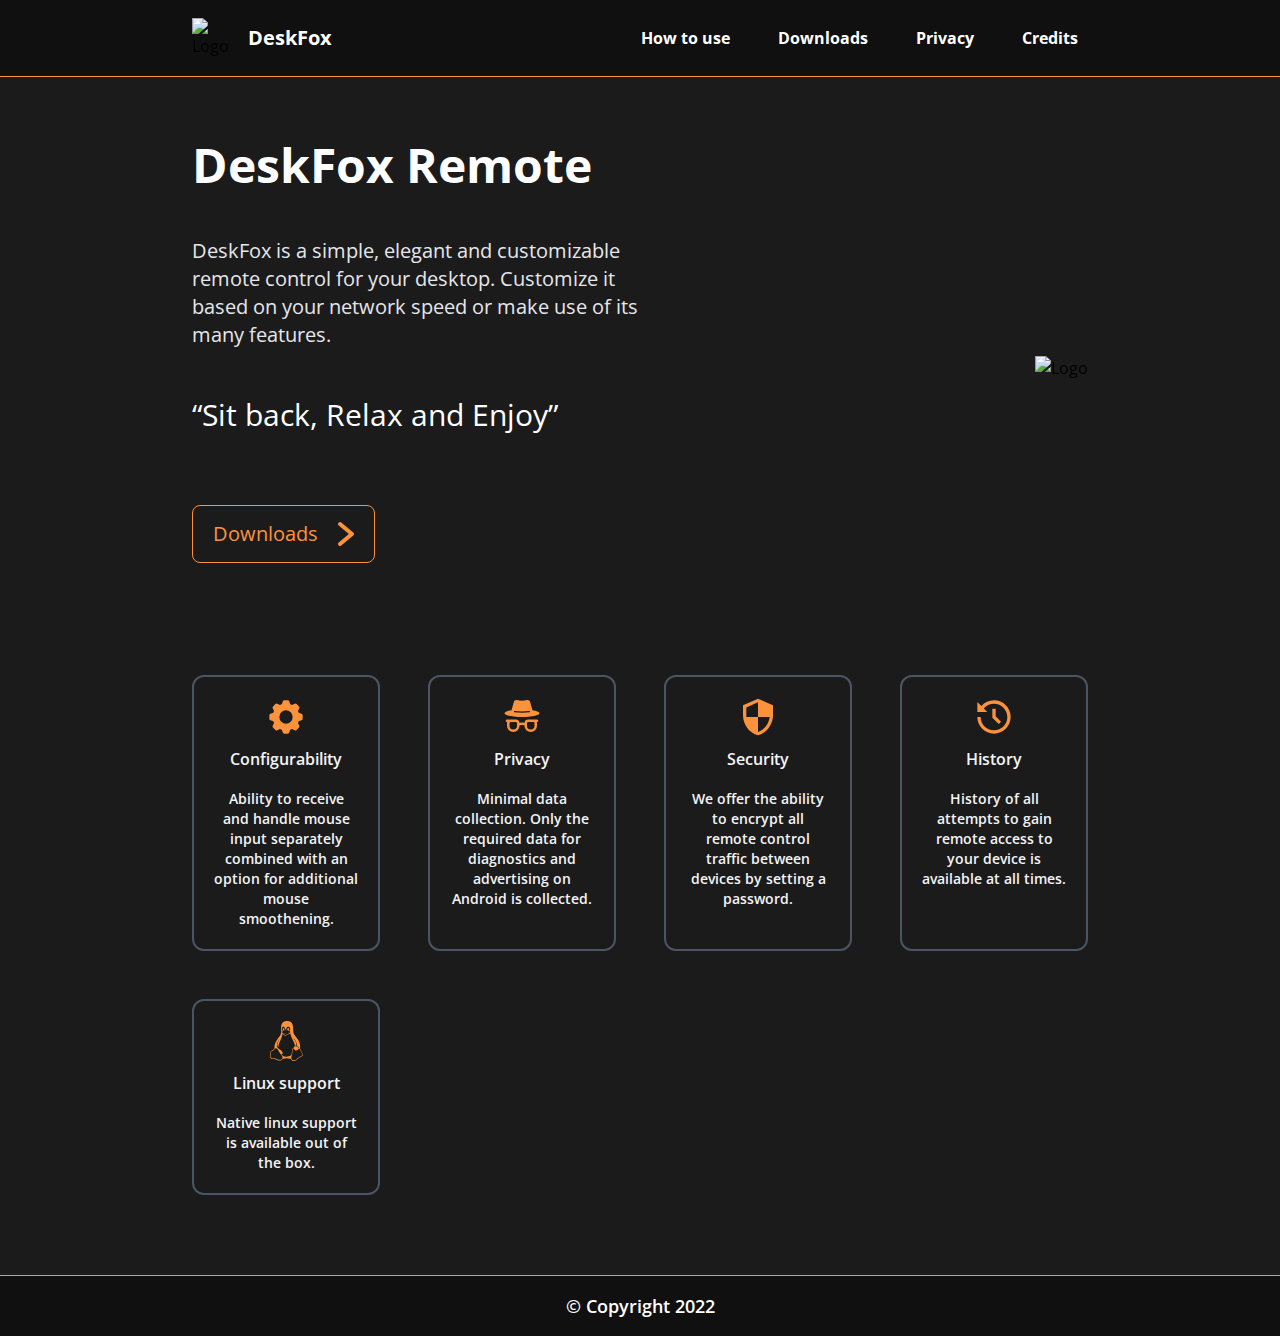
==== commit d0e61b4e: "Improved SEO" ====
--- a/index.html
+++ b/index.html
@@ -14,18 +14,25 @@
 <header class="relative overflow-x-clip px-12 sm:px-16 md:px-20 lg:px-36 xl:px-48 py-4 border-b border-b-orange-400 flex justify-between bg-light_black">
     <div class="flex items-center gap-4">
         <img src="img/logo.png" class="w-10" alt="Logo"/>
-        <h5 class="hidden text-white text-xl font-bold logo-text whitespace-nowrap">DeskFox</h5>
-    </div>
-    <nav class="hidden sm:flex items-center gap-3 sm:gap-5 md:gap-6 lg:gap-7 ">
-        <a class="text-white text-base font-bold cursor-pointer px-2.5 py-2.5 hover:bg-gray_dark rounded-lg select-none"
-           id="howToUseButtonNav">How to use</a>
-        <a class="text-white text-base font-bold cursor-pointer px-2.5 py-2.5 hover:bg-gray_dark rounded-lg select-none whitespace-nowrap"
-           id="downloadsButtonNav">Downloads</a>
-        <a class="text-white text-base font-bold cursor-pointer px-2.5 py-2.5 hover:bg-gray_dark rounded-lg select-none whitespace-nowrap"
-           href="privacy.html">Privacy</a>
-        <a class="text-white text-base font-bold cursor-pointer px-2.5 py-2.5 hover:bg-gray_dark rounded-lg select-none whitespace-nowrap"
-           id="creditsButtonNav">Credits</a>
-    </nav>
+        <h2 class="hidden text-white text-xl font-bold logo-text whitespace-nowrap">DeskFox</h2>
+    </div>
+    <ul class="hidden sm:flex items-center gap-3 sm:gap-5 md:gap-6 lg:gap-7 ">
+        <li class="text-white text-base font-bold cursor-pointer px-2.5 py-2.5 hover:bg-gray_dark rounded-lg select-none"
+            id="howToUseButtonNav">How to use
+        </li>
+        <li class="text-white text-base font-bold cursor-pointer px-2.5 py-2.5 hover:bg-gray_dark rounded-lg select-none whitespace-nowrap"
+            id="downloadsButtonNav">Downloads
+        </li>
+        <li>
+            <a class="cursor-pointer px-2.5 py-2.5 hover:bg-gray_dark rounded-lg  select-none text-white text-base font-bold whitespace-nowrap"
+               href="privacy.html">
+                Privacy
+            </a>
+        </li>
+        <li class="text-white text-base font-bold cursor-pointer px-2.5 py-2.5 hover:bg-gray_dark rounded-lg select-none whitespace-nowrap"
+            id="creditsButtonNav">Credits
+        </li>
+    </ul>
     <div class="flex justify-center items-center sm:hidden" id="openNavMenuButton">
         <svg class="text-white fill-current h-7" viewBox="0 0 32 32" xml:space="preserve"
              xmlns="http://www.w3.org/2000/svg">
@@ -42,19 +49,21 @@
             <path d="M443.6,387.1L312.4,255.4l131.5-130c5.4-5.4,5.4-14.2,0-19.6l-37.4-37.6c-2.6-2.6-6.1-4-9.8-4c-3.7,0-7.2,1.5-9.8,4  L256,197.8L124.9,68.3c-2.6-2.6-6.1-4-9.8-4c-3.7,0-7.2,1.5-9.8,4L68,105.9c-5.4,5.4-5.4,14.2,0,19.6l131.5,130L68.4,387.1  c-2.6,2.6-4.1,6.1-4.1,9.8c0,3.7,1.4,7.2,4.1,9.8l37.4,37.6c2.7,2.7,6.2,4.1,9.8,4.1c3.5,0,7.1-1.3,9.8-4.1L256,313.1l130.7,131.1  c2.7,2.7,6.2,4.1,9.8,4.1c3.5,0,7.1-1.3,9.8-4.1l37.4-37.6c2.6-2.6,4.1-6.1,4.1-9.8C447.7,393.2,446.2,389.7,443.6,387.1z"/>
           </svg>
         </li>
-        <li class="py-4 pl-4 border-b-orange-400 border-b cursor-pointer" id="howToUseButtonNavMobile">
-            <h6 class="text-white font-semibold">How to use</h6>
-        </li>
-        <li class="py-4 pl-4 border-b-orange-400 border-b cursor-pointer" id="downloadsButtonNavMobile">
-            <h6 class="text-white font-semibold">Downloads</h6>
-        </li>
-        <li class="py-4 pl-4 border-b-orange-400 border-b">
-            <a href="privacy.html">
-                <h6 class="text-white font-semibold">Privacy</h6>
+        <li class="py-4 pl-4 border-b-orange-400 border-b cursor-pointer text-white font-semibold"
+            id="howToUseButtonNavMobile">
+            How to use
+        </li>
+        <li class="py-4 pl-4 border-b-orange-400 border-b cursor-pointer text-white font-semibold"
+            id="downloadsButtonNavMobile">
+            Downloads
+        </li>
+        <li class="py-4 pl-4 border-b-orange-400 border-b  cursor-pointer">
+            <a href="privacy.html" class="text-white font-semibold">
+                Privacy
             </a>
         </li>
-        <li class="py-4 pl-4 cursor-pointer" id="creditsButtonNavMobile">
-            <h6 class="text-white font-semibold">Credits</h6>
+        <li class="py-4 pl-4 text-white font-semibold" id="creditsButtonNavMobile">
+            Credits
         </li>
 
     </ul>
@@ -62,11 +71,10 @@
 <main class="px-12 sm:px-16 md:px-20 lg:px-36 xl:px-48 flex flex-col items-center lg:items-stretch bg-gray_dark flex-1">
     <div class="flex justify-between items-center mt-16 flex-col lg:flex-row">
         <div class="order-2 flex flex-col gap-11 text-center items-center mt-10 lg:text-left lg:w-3/5 lg:gap-12 lg:mt-0 lg:order-1 lg:items-start xl:w-2/3">
-            <h1 class="text-white text-5xl font-bold leading">Deskfox Remote</h1>
+            <h1 class="text-white text-5xl font-bold leading">DeskFox Remote</h1>
             <h2 class="text-gray-200 text-xl md:w-10/12">
-                DeskFox is a simple, elegant and customizable remote control
-                app. Customize it based on your network speed or make use of its
-                many features.
+                DeskFox is a simple, elegant and customizable remote control for your desktop.
+                Customize it based on your network speed or make use of its many features.
             </h2>
             <h3 class="hidden text-white text-3xl lg:block">&ldquo;Sit back, Relax and Enjoy&rdquo;</h3>
             <div class="pt-4 lg:pb-8 lg:pt-6">
@@ -161,7 +169,8 @@
             <div>
                 <h6 class="text-xl font-semibold text-white mb-4">Mobile downloads:</h6>
                 <div class="flex flex-wrap gap-5">
-                    <a href="https://play.google.com/store/apps/details?id=com.hristoGochev.kitofoxRemote" id="android-download"
+                    <a href="https://play.google.com/store/apps/details?id=com.hristoGochev.kitofoxRemote"
+                       id="android-download"
                        class="px-5 touchable-button lg:cursor-pointer flex items-center py-3 justify-center border border-android_green rounded-md gap-3 outline-none hover:bg-gray_dark_hover_mobile lg:hover:bg-gray_dark_hover">
                         <svg class="h-7" viewBox="0 0 32 32" xml:space="preserve" xmlns="http://www.w3.org/2000/svg">
                            <g>
@@ -188,7 +197,8 @@
             <div>
                 <h6 class="text-xl font-semibold text-white mb-4">PC downloads:</h6>
                 <div class="flex w-fit flex-wrap gap-5">
-                    <a download id="windows-download" href="#"
+                    <a download id="windows-download"
+                       href="https://dl.dropboxusercontent.com/s/gtrw2e4mrrbx2zm/DeskFoxInstaller.exe?dl=0"
                        class="py-3 px-5 touchable-button lg:cursor-pointer flex items-center border border-windows_blue rounded-md gap-3 outline-none hover:bg-gray_dark_hover_mobile lg:hover:bg-gray_dark_hover">
                         <svg class="h-7" viewBox="0 0 128 128" xml:space="preserve" xmlns="http://www.w3.org/2000/svg">
                             <g id="_x33__stroke">
@@ -203,7 +213,8 @@
                         <h6 class="text-base text-white select-none">Windows</h6>
                     </a>
 
-                    <a download id="linux-download" href="#"
+                    <a download id="linux-download"
+                       href="https://dl.dropboxusercontent.com/s/stwcb3smpgpj1s3/DeskFox.tar.gz?dl=0"
                        class="py-3 pl-5 pr-7 touchable-button lg:cursor-pointer flex items-center border border-linux_yellow rounded-md gap-3 outline-none hover:bg-gray_dark_hover_mobile lg:hover:bg-gray_dark_hover">
                         <svg class="h-7" viewBox="0 0 24 24" xml:space="preserve" xmlns="http://www.w3.org/2000/svg">
                             <g>
@@ -337,8 +348,7 @@
                 <h4 class="text-lg font-semibold text-gray-300">1. Download the mobile app</h4>
                 <h4 class="text-lg font-semibold text-gray-300">2. Download the desktop client</h4>
                 <h4 class="text-lg font-semibold text-gray-300">3. Make sure they are on the same network</h4>
-                <h4 class="text-lg font-semibold text-gray-300">4. (Optional) Configure the desktop client based on your
-                    network speed</h4>
+                <h4 class="text-lg font-semibold text-gray-300">4. Connect and enjoy!</h4>
             </div>
         </div>
     </div>
--- a/build.css
+++ b/build.css
@@ -0,0 +1,2933 @@
+@import url('https://fonts.googleapis.com/css2?family=Open+Sans:wght@400;600;700&display=swap');
+
+/*
+! tailwindcss v3.2.4 | MIT License | https://tailwindcss.com
+*/
+
+/*
+1. Prevent padding and border from affecting element width. (https://github.com/mozdevs/cssremedy/issues/4)
+2. Allow adding a border to an element by just adding a border-width. (https://github.com/tailwindcss/tailwindcss/pull/116)
+*/
+
+*,
+::before,
+::after {
+  box-sizing: border-box;
+  /* 1 */
+  border-width: 0;
+  /* 2 */
+  border-style: solid;
+  /* 2 */
+  border-color: #e5e7eb;
+  /* 2 */
+}
+
+::before,
+::after {
+  --tw-content: '';
+}
+
+/*
+1. Use a consistent sensible line-height in all browsers.
+2. Prevent adjustments of font size after orientation changes in iOS.
+3. Use a more readable tab size.
+4. Use the user's configured `sans` font-family by default.
+5. Use the user's configured `sans` font-feature-settings by default.
+*/
+
+html {
+  line-height: 1.5;
+  /* 1 */
+  -webkit-text-size-adjust: 100%;
+  /* 2 */
+  -moz-tab-size: 4;
+  /* 3 */
+  -o-tab-size: 4;
+     tab-size: 4;
+  /* 3 */
+  font-family: ui-sans-serif, system-ui, -apple-system, BlinkMacSystemFont, "Segoe UI", Roboto, "Helvetica Neue", Arial, "Noto Sans", sans-serif, "Apple Color Emoji", "Segoe UI Emoji", "Segoe UI Symbol", "Noto Color Emoji";
+  /* 4 */
+  font-feature-settings: normal;
+  /* 5 */
+}
+
+/*
+1. Remove the margin in all browsers.
+2. Inherit line-height from `html` so users can set them as a class directly on the `html` element.
+*/
+
+body {
+  margin: 0;
+  /* 1 */
+  line-height: inherit;
+  /* 2 */
+}
+
+/*
+1. Add the correct height in Firefox.
+2. Correct the inheritance of border color in Firefox. (https://bugzilla.mozilla.org/show_bug.cgi?id=190655)
+3. Ensure horizontal rules are visible by default.
+*/
+
+hr {
+  height: 0;
+  /* 1 */
+  color: inherit;
+  /* 2 */
+  border-top-width: 1px;
+  /* 3 */
+}
+
+/*
+Add the correct text decoration in Chrome, Edge, and Safari.
+*/
+
+abbr:where([title]) {
+  -webkit-text-decoration: underline dotted;
+          text-decoration: underline dotted;
+}
+
+/*
+Remove the default font size and weight for headings.
+*/
+
+h1,
+h2,
+h3,
+h4,
+h5,
+h6 {
+  font-size: inherit;
+  font-weight: inherit;
+}
+
+/*
+Reset links to optimize for opt-in styling instead of opt-out.
+*/
+
+a {
+  color: inherit;
+  text-decoration: inherit;
+}
+
+/*
+Add the correct font weight in Edge and Safari.
+*/
+
+b,
+strong {
+  font-weight: bolder;
+}
+
+/*
+1. Use the user's configured `mono` font family by default.
+2. Correct the odd `em` font sizing in all browsers.
+*/
+
+code,
+kbd,
+samp,
+pre {
+  font-family: ui-monospace, SFMono-Regular, Menlo, Monaco, Consolas, "Liberation Mono", "Courier New", monospace;
+  /* 1 */
+  font-size: 1em;
+  /* 2 */
+}
+
+/*
+Add the correct font size in all browsers.
+*/
+
+small {
+  font-size: 80%;
+}
+
+/*
+Prevent `sub` and `sup` elements from affecting the line height in all browsers.
+*/
+
+sub,
+sup {
+  font-size: 75%;
+  line-height: 0;
+  position: relative;
+  vertical-align: baseline;
+}
+
+sub {
+  bottom: -0.25em;
+}
+
+sup {
+  top: -0.5em;
+}
+
+/*
+1. Remove text indentation from table contents in Chrome and Safari. (https://bugs.chromium.org/p/chromium/issues/detail?id=999088, https://bugs.webkit.org/show_bug.cgi?id=201297)
+2. Correct table border color inheritance in all Chrome and Safari. (https://bugs.chromium.org/p/chromium/issues/detail?id=935729, https://bugs.webkit.org/show_bug.cgi?id=195016)
+3. Remove gaps between table borders by default.
+*/
+
+table {
+  text-indent: 0;
+  /* 1 */
+  border-color: inherit;
+  /* 2 */
+  border-collapse: collapse;
+  /* 3 */
+}
+
+/*
+1. Change the font styles in all browsers.
+2. Remove the margin in Firefox and Safari.
+3. Remove default padding in all browsers.
+*/
+
+button,
+input,
+optgroup,
+select,
+textarea {
+  font-family: inherit;
+  /* 1 */
+  font-size: 100%;
+  /* 1 */
+  font-weight: inherit;
+  /* 1 */
+  line-height: inherit;
+  /* 1 */
+  color: inherit;
+  /* 1 */
+  margin: 0;
+  /* 2 */
+  padding: 0;
+  /* 3 */
+}
+
+/*
+Remove the inheritance of text transform in Edge and Firefox.
+*/
+
+button,
+select {
+  text-transform: none;
+}
+
+/*
+1. Correct the inability to style clickable types in iOS and Safari.
+2. Remove default button styles.
+*/
+
+button,
+[type='button'],
+[type='reset'],
+[type='submit'] {
+  -webkit-appearance: button;
+  /* 1 */
+  background-color: transparent;
+  /* 2 */
+  background-image: none;
+  /* 2 */
+}
+
+/*
+Use the modern Firefox focus style for all focusable elements.
+*/
+
+:-moz-focusring {
+  outline: auto;
+}
+
+/*
+Remove the additional `:invalid` styles in Firefox. (https://github.com/mozilla/gecko-dev/blob/2f9eacd9d3d995c937b4251a5557d95d494c9be1/layout/style/res/forms.css#L728-L737)
+*/
+
+:-moz-ui-invalid {
+  box-shadow: none;
+}
+
+/*
+Add the correct vertical alignment in Chrome and Firefox.
+*/
+
+progress {
+  vertical-align: baseline;
+}
+
+/*
+Correct the cursor style of increment and decrement buttons in Safari.
+*/
+
+::-webkit-inner-spin-button,
+::-webkit-outer-spin-button {
+  height: auto;
+}
+
+/*
+1. Correct the odd appearance in Chrome and Safari.
+2. Correct the outline style in Safari.
+*/
+
+[type='search'] {
+  -webkit-appearance: textfield;
+  /* 1 */
+  outline-offset: -2px;
+  /* 2 */
+}
+
+/*
+Remove the inner padding in Chrome and Safari on macOS.
+*/
+
+::-webkit-search-decoration {
+  -webkit-appearance: none;
+}
+
+/*
+1. Correct the inability to style clickable types in iOS and Safari.
+2. Change font properties to `inherit` in Safari.
+*/
+
+::-webkit-file-upload-button {
+  -webkit-appearance: button;
+  /* 1 */
+  font: inherit;
+  /* 2 */
+}
+
+/*
+Add the correct display in Chrome and Safari.
+*/
+
+summary {
+  display: list-item;
+}
+
+/*
+Removes the default spacing and border for appropriate elements.
+*/
+
+blockquote,
+dl,
+dd,
+h1,
+h2,
+h3,
+h4,
+h5,
+h6,
+hr,
+figure,
+p,
+pre {
+  margin: 0;
+}
+
+fieldset {
+  margin: 0;
+  padding: 0;
+}
+
+legend {
+  padding: 0;
+}
+
+ol,
+ul,
+menu {
+  list-style: none;
+  margin: 0;
+  padding: 0;
+}
+
+/*
+Prevent resizing textareas horizontally by default.
+*/
+
+textarea {
+  resize: vertical;
+}
+
+/*
+1. Reset the default placeholder opacity in Firefox. (https://github.com/tailwindlabs/tailwindcss/issues/3300)
+2. Set the default placeholder color to the user's configured gray 400 color.
+*/
+
+input::-moz-placeholder, textarea::-moz-placeholder {
+  opacity: 1;
+  /* 1 */
+  color: #9ca3af;
+  /* 2 */
+}
+
+input::placeholder,
+textarea::placeholder {
+  opacity: 1;
+  /* 1 */
+  color: #9ca3af;
+  /* 2 */
+}
+
+/*
+Set the default cursor for buttons.
+*/
+
+button,
+[role="button"] {
+  cursor: pointer;
+}
+
+/*
+Make sure disabled buttons don't get the pointer cursor.
+*/
+
+:disabled {
+  cursor: default;
+}
+
+/*
+1. Make replaced elements `display: block` by default. (https://github.com/mozdevs/cssremedy/issues/14)
+2. Add `vertical-align: middle` to align replaced elements more sensibly by default. (https://github.com/jensimmons/cssremedy/issues/14#issuecomment-634934210)
+   This can trigger a poorly considered lint error in some tools but is included by design.
+*/
+
+img,
+svg,
+video,
+canvas,
+audio,
+iframe,
+embed,
+object {
+  display: block;
+  /* 1 */
+  vertical-align: middle;
+  /* 2 */
+}
+
+/*
+Constrain images and videos to the parent width and preserve their intrinsic aspect ratio. (https://github.com/mozdevs/cssremedy/issues/14)
+*/
+
+img,
+video {
+  max-width: 100%;
+  height: auto;
+}
+
+/* Make elements with the HTML hidden attribute stay hidden by default */
+
+[hidden] {
+  display: none;
+}
+
+*, ::before, ::after{
+  --tw-border-spacing-x: 0;
+  --tw-border-spacing-y: 0;
+  --tw-translate-x: 0;
+  --tw-translate-y: 0;
+  --tw-rotate: 0;
+  --tw-skew-x: 0;
+  --tw-skew-y: 0;
+  --tw-scale-x: 1;
+  --tw-scale-y: 1;
+  --tw-pan-x:  ;
+  --tw-pan-y:  ;
+  --tw-pinch-zoom:  ;
+  --tw-scroll-snap-strictness: proximity;
+  --tw-ordinal:  ;
+  --tw-slashed-zero:  ;
+  --tw-numeric-figure:  ;
+  --tw-numeric-spacing:  ;
+  --tw-numeric-fraction:  ;
+  --tw-ring-inset:  ;
+  --tw-ring-offset-width: 0px;
+  --tw-ring-offset-color: #fff;
+  --tw-ring-color: rgb(59 130 246 / 0.5);
+  --tw-ring-offset-shadow: 0 0 #0000;
+  --tw-ring-shadow: 0 0 #0000;
+  --tw-shadow: 0 0 #0000;
+  --tw-shadow-colored: 0 0 #0000;
+  --tw-blur:  ;
+  --tw-brightness:  ;
+  --tw-contrast:  ;
+  --tw-grayscale:  ;
+  --tw-hue-rotate:  ;
+  --tw-invert:  ;
+  --tw-saturate:  ;
+  --tw-sepia:  ;
+  --tw-drop-shadow:  ;
+  --tw-backdrop-blur:  ;
+  --tw-backdrop-brightness:  ;
+  --tw-backdrop-contrast:  ;
+  --tw-backdrop-grayscale:  ;
+  --tw-backdrop-hue-rotate:  ;
+  --tw-backdrop-invert:  ;
+  --tw-backdrop-opacity:  ;
+  --tw-backdrop-saturate:  ;
+  --tw-backdrop-sepia:  ;
+}
+
+::backdrop{
+  --tw-border-spacing-x: 0;
+  --tw-border-spacing-y: 0;
+  --tw-translate-x: 0;
+  --tw-translate-y: 0;
+  --tw-rotate: 0;
+  --tw-skew-x: 0;
+  --tw-skew-y: 0;
+  --tw-scale-x: 1;
+  --tw-scale-y: 1;
+  --tw-pan-x:  ;
+  --tw-pan-y:  ;
+  --tw-pinch-zoom:  ;
+  --tw-scroll-snap-strictness: proximity;
+  --tw-ordinal:  ;
+  --tw-slashed-zero:  ;
+  --tw-numeric-figure:  ;
+  --tw-numeric-spacing:  ;
+  --tw-numeric-fraction:  ;
+  --tw-ring-inset:  ;
+  --tw-ring-offset-width: 0px;
+  --tw-ring-offset-color: #fff;
+  --tw-ring-color: rgb(59 130 246 / 0.5);
+  --tw-ring-offset-shadow: 0 0 #0000;
+  --tw-ring-shadow: 0 0 #0000;
+  --tw-shadow: 0 0 #0000;
+  --tw-shadow-colored: 0 0 #0000;
+  --tw-blur:  ;
+  --tw-brightness:  ;
+  --tw-contrast:  ;
+  --tw-grayscale:  ;
+  --tw-hue-rotate:  ;
+  --tw-invert:  ;
+  --tw-saturate:  ;
+  --tw-sepia:  ;
+  --tw-drop-shadow:  ;
+  --tw-backdrop-blur:  ;
+  --tw-backdrop-brightness:  ;
+  --tw-backdrop-contrast:  ;
+  --tw-backdrop-grayscale:  ;
+  --tw-backdrop-hue-rotate:  ;
+  --tw-backdrop-invert:  ;
+  --tw-backdrop-opacity:  ;
+  --tw-backdrop-saturate:  ;
+  --tw-backdrop-sepia:  ;
+}
+
+.container{
+  width: 100%;
+}
+
+@media (min-width: 640px){
+  .container{
+    max-width: 640px;
+  }
+}
+
+@media (min-width: 768px){
+  .container{
+    max-width: 768px;
+  }
+}
+
+@media (min-width: 1024px){
+  .container{
+    max-width: 1024px;
+  }
+}
+
+@media (min-width: 1280px){
+  .container{
+    max-width: 1280px;
+  }
+}
+
+@media (min-width: 1536px){
+  .container{
+    max-width: 1536px;
+  }
+}
+
+.sr-only{
+  position: absolute;
+  width: 1px;
+  height: 1px;
+  padding: 0;
+  margin: -1px;
+  overflow: hidden;
+  clip: rect(0, 0, 0, 0);
+  white-space: nowrap;
+  border-width: 0;
+}
+
+.not-sr-only{
+  position: static;
+  width: auto;
+  height: auto;
+  padding: 0;
+  margin: 0;
+  overflow: visible;
+  clip: auto;
+  white-space: normal;
+}
+
+.pointer-events-none{
+  pointer-events: none;
+}
+
+.pointer-events-auto{
+  pointer-events: auto;
+}
+
+.visible{
+  visibility: visible;
+}
+
+.invisible{
+  visibility: hidden;
+}
+
+.collapse{
+  visibility: collapse;
+}
+
+.static{
+  position: static;
+}
+
+.fixed{
+  position: fixed;
+}
+
+.absolute{
+  position: absolute;
+}
+
+.relative{
+  position: relative;
+}
+
+.sticky{
+  position: sticky;
+}
+
+.-inset-1{
+  top: -0.25rem;
+  right: -0.25rem;
+  bottom: -0.25rem;
+  left: -0.25rem;
+}
+
+.top-0{
+  top: 0px;
+}
+
+.isolate{
+  isolation: isolate;
+}
+
+.isolation-auto{
+  isolation: auto;
+}
+
+.order-2{
+  order: 2;
+}
+
+.order-1{
+  order: 1;
+}
+
+.float-right{
+  float: right;
+}
+
+.float-left{
+  float: left;
+}
+
+.float-none{
+  float: none;
+}
+
+.clear-left{
+  clear: left;
+}
+
+.clear-right{
+  clear: right;
+}
+
+.clear-both{
+  clear: both;
+}
+
+.clear-none{
+  clear: none;
+}
+
+.my-20{
+  margin-top: 5rem;
+  margin-bottom: 5rem;
+}
+
+.my-10{
+  margin-top: 2.5rem;
+  margin-bottom: 2.5rem;
+}
+
+.my-4{
+  margin-top: 1rem;
+  margin-bottom: 1rem;
+}
+
+.mt-16{
+  margin-top: 4rem;
+}
+
+.mt-10{
+  margin-top: 2.5rem;
+}
+
+.mb-4{
+  margin-bottom: 1rem;
+}
+
+.mb-5{
+  margin-bottom: 1.25rem;
+}
+
+.mt-0{
+  margin-top: 0px;
+}
+
+.mb-10{
+  margin-bottom: 2.5rem;
+}
+
+.mt-2{
+  margin-top: 0.5rem;
+}
+
+.box-border{
+  box-sizing: border-box;
+}
+
+.box-content{
+  box-sizing: content-box;
+}
+
+.block{
+  display: block;
+}
+
+.inline-block{
+  display: inline-block;
+}
+
+.inline{
+  display: inline;
+}
+
+.flex{
+  display: flex;
+}
+
+.inline-flex{
+  display: inline-flex;
+}
+
+.table{
+  display: table;
+}
+
+.inline-table{
+  display: inline-table;
+}
+
+.table-caption{
+  display: table-caption;
+}
+
+.table-cell{
+  display: table-cell;
+}
+
+.table-column{
+  display: table-column;
+}
+
+.table-column-group{
+  display: table-column-group;
+}
+
+.table-footer-group{
+  display: table-footer-group;
+}
+
+.table-header-group{
+  display: table-header-group;
+}
+
+.table-row-group{
+  display: table-row-group;
+}
+
+.table-row{
+  display: table-row;
+}
+
+.flow-root{
+  display: flow-root;
+}
+
+.grid{
+  display: grid;
+}
+
+.inline-grid{
+  display: inline-grid;
+}
+
+.contents{
+  display: contents;
+}
+
+.list-item{
+  display: list-item;
+}
+
+.hidden{
+  display: none;
+}
+
+.h-7{
+  height: 1.75rem;
+}
+
+.h-6{
+  height: 1.5rem;
+}
+
+.h-8{
+  height: 2rem;
+}
+
+.h-fit{
+  height: -moz-fit-content;
+  height: fit-content;
+}
+
+.min-h-screen{
+  min-height: 100vh;
+}
+
+.w-10{
+  width: 2.5rem;
+}
+
+.w-40{
+  width: 10rem;
+}
+
+.w-fit{
+  width: -moz-fit-content;
+  width: fit-content;
+}
+
+.w-36{
+  width: 9rem;
+}
+
+.w-4\/5{
+  width: 80%;
+}
+
+.flex-1{
+  flex: 1 1 0%;
+}
+
+.flex-shrink{
+  flex-shrink: 1;
+}
+
+.shrink{
+  flex-shrink: 1;
+}
+
+.flex-grow{
+  flex-grow: 1;
+}
+
+.grow{
+  flex-grow: 1;
+}
+
+.table-auto{
+  table-layout: auto;
+}
+
+.table-fixed{
+  table-layout: fixed;
+}
+
+.border-collapse{
+  border-collapse: collapse;
+}
+
+.border-separate{
+  border-collapse: separate;
+}
+
+.transform{
+  transform: translate(var(--tw-translate-x), var(--tw-translate-y)) rotate(var(--tw-rotate)) skewX(var(--tw-skew-x)) skewY(var(--tw-skew-y)) scaleX(var(--tw-scale-x)) scaleY(var(--tw-scale-y));
+}
+
+.\!transform{
+  transform: translate(var(--tw-translate-x), var(--tw-translate-y)) rotate(var(--tw-rotate)) skewX(var(--tw-skew-x)) skewY(var(--tw-skew-y)) scaleX(var(--tw-scale-x)) scaleY(var(--tw-scale-y)) !important;
+}
+
+.transform-cpu{
+  transform: translate(var(--tw-translate-x), var(--tw-translate-y)) rotate(var(--tw-rotate)) skewX(var(--tw-skew-x)) skewY(var(--tw-skew-y)) scaleX(var(--tw-scale-x)) scaleY(var(--tw-scale-y));
+}
+
+.transform-gpu{
+  transform: translate3d(var(--tw-translate-x), var(--tw-translate-y), 0) rotate(var(--tw-rotate)) skewX(var(--tw-skew-x)) skewY(var(--tw-skew-y)) scaleX(var(--tw-scale-x)) scaleY(var(--tw-scale-y));
+}
+
+.transform-none{
+  transform: none;
+}
+
+.cursor-pointer{
+  cursor: pointer;
+}
+
+.touch-auto{
+  touch-action: auto;
+}
+
+.touch-none{
+  touch-action: none;
+}
+
+.touch-pan-x{
+  --tw-pan-x: pan-x;
+  touch-action: var(--tw-pan-x) var(--tw-pan-y) var(--tw-pinch-zoom);
+}
+
+.touch-pan-left{
+  --tw-pan-x: pan-left;
+  touch-action: var(--tw-pan-x) var(--tw-pan-y) var(--tw-pinch-zoom);
+}
+
+.touch-pan-right{
+  --tw-pan-x: pan-right;
+  touch-action: var(--tw-pan-x) var(--tw-pan-y) var(--tw-pinch-zoom);
+}
+
+.touch-pan-y{
+  --tw-pan-y: pan-y;
+  touch-action: var(--tw-pan-x) var(--tw-pan-y) var(--tw-pinch-zoom);
+}
+
+.touch-pan-up{
+  --tw-pan-y: pan-up;
+  touch-action: var(--tw-pan-x) var(--tw-pan-y) var(--tw-pinch-zoom);
+}
+
+.touch-pan-down{
+  --tw-pan-y: pan-down;
+  touch-action: var(--tw-pan-x) var(--tw-pan-y) var(--tw-pinch-zoom);
+}
+
+.touch-pinch-zoom{
+  --tw-pinch-zoom: pinch-zoom;
+  touch-action: var(--tw-pan-x) var(--tw-pan-y) var(--tw-pinch-zoom);
+}
+
+.touch-manipulation{
+  touch-action: manipulation;
+}
+
+.select-none{
+  -webkit-user-select: none;
+     -moz-user-select: none;
+          user-select: none;
+}
+
+.select-text{
+  -webkit-user-select: text;
+     -moz-user-select: text;
+          user-select: text;
+}
+
+.select-all{
+  -webkit-user-select: all;
+     -moz-user-select: all;
+          user-select: all;
+}
+
+.select-auto{
+  -webkit-user-select: auto;
+     -moz-user-select: auto;
+          user-select: auto;
+}
+
+.resize-none{
+  resize: none;
+}
+
+.resize-y{
+  resize: vertical;
+}
+
+.resize-x{
+  resize: horizontal;
+}
+
+.resize{
+  resize: both;
+}
+
+.snap-none{
+  scroll-snap-type: none;
+}
+
+.snap-x{
+  scroll-snap-type: x var(--tw-scroll-snap-strictness);
+}
+
+.snap-y{
+  scroll-snap-type: y var(--tw-scroll-snap-strictness);
+}
+
+.snap-both{
+  scroll-snap-type: both var(--tw-scroll-snap-strictness);
+}
+
+.snap-mandatory{
+  --tw-scroll-snap-strictness: mandatory;
+}
+
+.snap-proximity{
+  --tw-scroll-snap-strictness: proximity;
+}
+
+.snap-start{
+  scroll-snap-align: start;
+}
+
+.snap-end{
+  scroll-snap-align: end;
+}
+
+.snap-center{
+  scroll-snap-align: center;
+}
+
+.snap-align-none{
+  scroll-snap-align: none;
+}
+
+.snap-normal{
+  scroll-snap-stop: normal;
+}
+
+.snap-always{
+  scroll-snap-stop: always;
+}
+
+.list-inside{
+  list-style-position: inside;
+}
+
+.list-outside{
+  list-style-position: outside;
+}
+
+.appearance-none{
+  -webkit-appearance: none;
+     -moz-appearance: none;
+          appearance: none;
+}
+
+.break-before-auto{
+  -moz-column-break-before: auto;
+       break-before: auto;
+}
+
+.break-before-avoid{
+  -moz-column-break-before: avoid;
+       break-before: avoid;
+}
+
+.break-before-all{
+  -moz-column-break-before: all;
+       break-before: all;
+}
+
+.break-before-avoid-page{
+  -moz-column-break-before: avoid;
+       break-before: avoid-page;
+}
+
+.break-before-page{
+  -moz-column-break-before: page;
+       break-before: page;
+}
+
+.break-before-left{
+  -moz-column-break-before: left;
+       break-before: left;
+}
+
+.break-before-right{
+  -moz-column-break-before: right;
+       break-before: right;
+}
+
+.break-before-column{
+  -moz-column-break-before: column;
+       break-before: column;
+}
+
+.break-inside-auto{
+  -moz-column-break-inside: auto;
+       break-inside: auto;
+}
+
+.break-inside-avoid{
+  -moz-column-break-inside: avoid;
+       break-inside: avoid;
+}
+
+.break-inside-avoid-page{
+  break-inside: avoid-page;
+}
+
+.break-inside-avoid-column{
+  -moz-column-break-inside: avoid;
+       break-inside: avoid-column;
+}
+
+.break-after-auto{
+  -moz-column-break-after: auto;
+       break-after: auto;
+}
+
+.break-after-avoid{
+  -moz-column-break-after: avoid;
+       break-after: avoid;
+}
+
+.break-after-all{
+  -moz-column-break-after: all;
+       break-after: all;
+}
+
+.break-after-avoid-page{
+  -moz-column-break-after: avoid;
+       break-after: avoid-page;
+}
+
+.break-after-page{
+  -moz-column-break-after: page;
+       break-after: page;
+}
+
+.break-after-left{
+  -moz-column-break-after: left;
+       break-after: left;
+}
+
+.break-after-right{
+  -moz-column-break-after: right;
+       break-after: right;
+}
+
+.break-after-column{
+  -moz-column-break-after: column;
+       break-after: column;
+}
+
+.grid-flow-row{
+  grid-auto-flow: row;
+}
+
+.grid-flow-col{
+  grid-auto-flow: column;
+}
+
+.grid-flow-dense{
+  grid-auto-flow: dense;
+}
+
+.grid-flow-row-dense{
+  grid-auto-flow: row dense;
+}
+
+.grid-flow-col-dense{
+  grid-auto-flow: column dense;
+}
+
+.flex-row{
+  flex-direction: row;
+}
+
+.flex-row-reverse{
+  flex-direction: row-reverse;
+}
+
+.flex-col{
+  flex-direction: column;
+}
+
+.flex-col-reverse{
+  flex-direction: column-reverse;
+}
+
+.flex-wrap{
+  flex-wrap: wrap;
+}
+
+.flex-wrap-reverse{
+  flex-wrap: wrap-reverse;
+}
+
+.flex-nowrap{
+  flex-wrap: nowrap;
+}
+
+.place-content-center{
+  place-content: center;
+}
+
+.place-content-start{
+  place-content: start;
+}
+
+.place-content-end{
+  place-content: end;
+}
+
+.place-content-between{
+  place-content: space-between;
+}
+
+.place-content-around{
+  place-content: space-around;
+}
+
+.place-content-evenly{
+  place-content: space-evenly;
+}
+
+.place-content-baseline{
+  place-content: baseline;
+}
+
+.place-content-stretch{
+  place-content: stretch;
+}
+
+.place-items-start{
+  place-items: start;
+}
+
+.place-items-end{
+  place-items: end;
+}
+
+.place-items-center{
+  place-items: center;
+}
+
+.place-items-baseline{
+  place-items: baseline;
+}
+
+.place-items-stretch{
+  place-items: stretch;
+}
+
+.content-center{
+  align-content: center;
+}
+
+.content-start{
+  align-content: flex-start;
+}
+
+.content-end{
+  align-content: flex-end;
+}
+
+.content-between{
+  align-content: space-between;
+}
+
+.content-around{
+  align-content: space-around;
+}
+
+.content-evenly{
+  align-content: space-evenly;
+}
+
+.content-baseline{
+  align-content: baseline;
+}
+
+.items-start{
+  align-items: flex-start;
+}
+
+.items-end{
+  align-items: flex-end;
+}
+
+.items-center{
+  align-items: center;
+}
+
+.items-baseline{
+  align-items: baseline;
+}
+
+.items-stretch{
+  align-items: stretch;
+}
+
+.justify-start{
+  justify-content: flex-start;
+}
+
+.justify-end{
+  justify-content: flex-end;
+}
+
+.justify-center{
+  justify-content: center;
+}
+
+.justify-between{
+  justify-content: space-between;
+}
+
+.justify-around{
+  justify-content: space-around;
+}
+
+.justify-evenly{
+  justify-content: space-evenly;
+}
+
+.justify-items-start{
+  justify-items: start;
+}
+
+.justify-items-end{
+  justify-items: end;
+}
+
+.justify-items-center{
+  justify-items: center;
+}
+
+.justify-items-stretch{
+  justify-items: stretch;
+}
+
+.gap-4{
+  gap: 1rem;
+}
+
+.gap-3{
+  gap: 0.75rem;
+}
+
+.gap-11{
+  gap: 2.75rem;
+}
+
+.gap-12{
+  gap: 3rem;
+}
+
+.gap-7{
+  gap: 1.75rem;
+}
+
+.gap-5{
+  gap: 1.25rem;
+}
+
+.space-x-2 > :not([hidden]) ~ :not([hidden]){
+  --tw-space-x-reverse: 0;
+  margin-right: calc(0.5rem * var(--tw-space-x-reverse));
+  margin-left: calc(0.5rem * calc(1 - var(--tw-space-x-reverse)));
+}
+
+.space-y-reverse > :not([hidden]) ~ :not([hidden]){
+  --tw-space-y-reverse: 1;
+}
+
+.space-x-reverse > :not([hidden]) ~ :not([hidden]){
+  --tw-space-x-reverse: 1;
+}
+
+.divide-x > :not([hidden]) ~ :not([hidden]){
+  --tw-divide-x-reverse: 0;
+  border-right-width: calc(1px * var(--tw-divide-x-reverse));
+  border-left-width: calc(1px * calc(1 - var(--tw-divide-x-reverse)));
+}
+
+.divide-y > :not([hidden]) ~ :not([hidden]){
+  --tw-divide-y-reverse: 0;
+  border-top-width: calc(1px * calc(1 - var(--tw-divide-y-reverse)));
+  border-bottom-width: calc(1px * var(--tw-divide-y-reverse));
+}
+
+.divide-y-reverse > :not([hidden]) ~ :not([hidden]){
+  --tw-divide-y-reverse: 1;
+}
+
+.divide-x-reverse > :not([hidden]) ~ :not([hidden]){
+  --tw-divide-x-reverse: 1;
+}
+
+.divide-solid > :not([hidden]) ~ :not([hidden]){
+  border-style: solid;
+}
+
+.divide-dashed > :not([hidden]) ~ :not([hidden]){
+  border-style: dashed;
+}
+
+.divide-dotted > :not([hidden]) ~ :not([hidden]){
+  border-style: dotted;
+}
+
+.divide-double > :not([hidden]) ~ :not([hidden]){
+  border-style: double;
+}
+
+.divide-none > :not([hidden]) ~ :not([hidden]){
+  border-style: none;
+}
+
+.place-self-auto{
+  place-self: auto;
+}
+
+.place-self-start{
+  place-self: start;
+}
+
+.place-self-end{
+  place-self: end;
+}
+
+.place-self-center{
+  place-self: center;
+}
+
+.place-self-stretch{
+  place-self: stretch;
+}
+
+.self-auto{
+  align-self: auto;
+}
+
+.self-start{
+  align-self: flex-start;
+}
+
+.self-end{
+  align-self: flex-end;
+}
+
+.self-center{
+  align-self: center;
+}
+
+.self-stretch{
+  align-self: stretch;
+}
+
+.self-baseline{
+  align-self: baseline;
+}
+
+.justify-self-auto{
+  justify-self: auto;
+}
+
+.justify-self-start{
+  justify-self: start;
+}
+
+.justify-self-end{
+  justify-self: end;
+}
+
+.justify-self-center{
+  justify-self: center;
+}
+
+.justify-self-stretch{
+  justify-self: stretch;
+}
+
+.overflow-auto{
+  overflow: auto;
+}
+
+.overflow-hidden{
+  overflow: hidden;
+}
+
+.overflow-clip{
+  overflow: clip;
+}
+
+.overflow-visible{
+  overflow: visible;
+}
+
+.overflow-scroll{
+  overflow: scroll;
+}
+
+.overflow-x-auto{
+  overflow-x: auto;
+}
+
+.overflow-y-auto{
+  overflow-y: auto;
+}
+
+.overflow-x-hidden{
+  overflow-x: hidden;
+}
+
+.overflow-y-hidden{
+  overflow-y: hidden;
+}
+
+.overflow-x-clip{
+  overflow-x: clip;
+}
+
+.overflow-y-clip{
+  overflow-y: clip;
+}
+
+.overflow-x-visible{
+  overflow-x: visible;
+}
+
+.overflow-y-visible{
+  overflow-y: visible;
+}
+
+.overflow-x-scroll{
+  overflow-x: scroll;
+}
+
+.overflow-y-scroll{
+  overflow-y: scroll;
+}
+
+.overscroll-auto{
+  overscroll-behavior: auto;
+}
+
+.overscroll-contain{
+  overscroll-behavior: contain;
+}
+
+.overscroll-none{
+  overscroll-behavior: none;
+}
+
+.overscroll-y-auto{
+  overscroll-behavior-y: auto;
+}
+
+.overscroll-y-contain{
+  overscroll-behavior-y: contain;
+}
+
+.overscroll-y-none{
+  overscroll-behavior-y: none;
+}
+
+.overscroll-x-auto{
+  overscroll-behavior-x: auto;
+}
+
+.overscroll-x-contain{
+  overscroll-behavior-x: contain;
+}
+
+.overscroll-x-none{
+  overscroll-behavior-x: none;
+}
+
+.scroll-auto{
+  scroll-behavior: auto;
+}
+
+.scroll-smooth{
+  scroll-behavior: smooth;
+}
+
+.truncate{
+  overflow: hidden;
+  text-overflow: ellipsis;
+  white-space: nowrap;
+}
+
+.overflow-ellipsis{
+  text-overflow: ellipsis;
+}
+
+.text-ellipsis{
+  text-overflow: ellipsis;
+}
+
+.text-clip{
+  text-overflow: clip;
+}
+
+.whitespace-normal{
+  white-space: normal;
+}
+
+.whitespace-nowrap{
+  white-space: nowrap;
+}
+
+.whitespace-pre{
+  white-space: pre;
+}
+
+.whitespace-pre-line{
+  white-space: pre-line;
+}
+
+.whitespace-pre-wrap{
+  white-space: pre-wrap;
+}
+
+.break-normal{
+  overflow-wrap: normal;
+  word-break: normal;
+}
+
+.break-words{
+  overflow-wrap: break-word;
+}
+
+.break-all{
+  word-break: break-all;
+}
+
+.break-keep{
+  word-break: keep-all;
+}
+
+.rounded-lg{
+  border-radius: 0.5rem;
+}
+
+.rounded-xl{
+  border-radius: 0.75rem;
+}
+
+.rounded-md{
+  border-radius: 0.375rem;
+}
+
+.rounded{
+  border-radius: 0.25rem;
+}
+
+.rounded-t{
+  border-top-left-radius: 0.25rem;
+  border-top-right-radius: 0.25rem;
+}
+
+.rounded-r{
+  border-top-right-radius: 0.25rem;
+  border-bottom-right-radius: 0.25rem;
+}
+
+.rounded-b{
+  border-bottom-right-radius: 0.25rem;
+  border-bottom-left-radius: 0.25rem;
+}
+
+.rounded-l{
+  border-top-left-radius: 0.25rem;
+  border-bottom-left-radius: 0.25rem;
+}
+
+.rounded-bl-md{
+  border-bottom-left-radius: 0.375rem;
+}
+
+.rounded-tl{
+  border-top-left-radius: 0.25rem;
+}
+
+.rounded-tr{
+  border-top-right-radius: 0.25rem;
+}
+
+.rounded-br{
+  border-bottom-right-radius: 0.25rem;
+}
+
+.rounded-bl{
+  border-bottom-left-radius: 0.25rem;
+}
+
+.border{
+  border-width: 1px;
+}
+
+.border-x{
+  border-left-width: 1px;
+  border-right-width: 1px;
+}
+
+.border-y{
+  border-top-width: 1px;
+  border-bottom-width: 1px;
+}
+
+.border-b{
+  border-bottom-width: 1px;
+}
+
+.border-l{
+  border-left-width: 1px;
+}
+
+.border-t{
+  border-top-width: 1px;
+}
+
+.border-r{
+  border-right-width: 1px;
+}
+
+.border-solid{
+  border-style: solid;
+}
+
+.border-dashed{
+  border-style: dashed;
+}
+
+.border-dotted{
+  border-style: dotted;
+}
+
+.border-double{
+  border-style: double;
+}
+
+.border-hidden{
+  border-style: hidden;
+}
+
+.border-none{
+  border-style: none;
+}
+
+.border-orange-400{
+  --tw-border-opacity: 1;
+  border-color: rgb(251 146 60 / var(--tw-border-opacity));
+}
+
+.border-android_green{
+  --tw-border-opacity: 1;
+  border-color: rgb(133 200 8 / var(--tw-border-opacity));
+}
+
+.border-windows_blue{
+  --tw-border-opacity: 1;
+  border-color: rgb(0 182 240 / var(--tw-border-opacity));
+}
+
+.border-linux_yellow{
+  --tw-border-opacity: 1;
+  border-color: rgb(253 192 55 / var(--tw-border-opacity));
+}
+
+.border-b-orange-400{
+  --tw-border-opacity: 1;
+  border-bottom-color: rgb(251 146 60 / var(--tw-border-opacity));
+}
+
+.border-l-orange-400{
+  --tw-border-opacity: 1;
+  border-left-color: rgb(251 146 60 / var(--tw-border-opacity));
+}
+
+.border-t-orange-400{
+  --tw-border-opacity: 1;
+  border-top-color: rgb(251 146 60 / var(--tw-border-opacity));
+}
+
+.bg-light_black{
+  --tw-bg-opacity: 1;
+  background-color: rgb(16 16 16 / var(--tw-bg-opacity));
+}
+
+.bg-gray_dark{
+  --tw-bg-opacity: 1;
+  background-color: rgb(27 27 27 / var(--tw-bg-opacity));
+}
+
+.bg-\[rgb\(255\2c 0\2c 0\)\]{
+  --tw-bg-opacity: 1;
+  background-color: rgb(255 0 0 / var(--tw-bg-opacity));
+}
+
+.decoration-slice{
+  -webkit-box-decoration-break: slice;
+          box-decoration-break: slice;
+}
+
+.decoration-clone{
+  -webkit-box-decoration-break: clone;
+          box-decoration-break: clone;
+}
+
+.box-decoration-slice{
+  -webkit-box-decoration-break: slice;
+          box-decoration-break: slice;
+}
+
+.box-decoration-clone{
+  -webkit-box-decoration-break: clone;
+          box-decoration-break: clone;
+}
+
+.bg-fixed{
+  background-attachment: fixed;
+}
+
+.bg-local{
+  background-attachment: local;
+}
+
+.bg-scroll{
+  background-attachment: scroll;
+}
+
+.bg-clip-border{
+  background-clip: border-box;
+}
+
+.bg-clip-padding{
+  background-clip: padding-box;
+}
+
+.bg-clip-content{
+  background-clip: content-box;
+}
+
+.bg-clip-text{
+  -webkit-background-clip: text;
+          background-clip: text;
+}
+
+.bg-repeat{
+  background-repeat: repeat;
+}
+
+.bg-no-repeat{
+  background-repeat: no-repeat;
+}
+
+.bg-repeat-x{
+  background-repeat: repeat-x;
+}
+
+.bg-repeat-y{
+  background-repeat: repeat-y;
+}
+
+.bg-repeat-round{
+  background-repeat: round;
+}
+
+.bg-repeat-space{
+  background-repeat: space;
+}
+
+.bg-origin-border{
+  background-origin: border-box;
+}
+
+.bg-origin-padding{
+  background-origin: padding-box;
+}
+
+.bg-origin-content{
+  background-origin: content-box;
+}
+
+.fill-current{
+  fill: currentColor;
+}
+
+.object-contain{
+  -o-object-fit: contain;
+     object-fit: contain;
+}
+
+.object-cover{
+  -o-object-fit: cover;
+     object-fit: cover;
+}
+
+.object-fill{
+  -o-object-fit: fill;
+     object-fit: fill;
+}
+
+.object-none{
+  -o-object-fit: none;
+     object-fit: none;
+}
+
+.object-scale-down{
+  -o-object-fit: scale-down;
+     object-fit: scale-down;
+}
+
+.p-0{
+  padding: 0px;
+}
+
+.px-12{
+  padding-left: 3rem;
+  padding-right: 3rem;
+}
+
+.py-4{
+  padding-top: 1rem;
+  padding-bottom: 1rem;
+}
+
+.px-2\.5{
+  padding-left: 0.625rem;
+  padding-right: 0.625rem;
+}
+
+.py-2\.5{
+  padding-top: 0.625rem;
+  padding-bottom: 0.625rem;
+}
+
+.px-2{
+  padding-left: 0.5rem;
+  padding-right: 0.5rem;
+}
+
+.py-2{
+  padding-top: 0.5rem;
+  padding-bottom: 0.5rem;
+}
+
+.px-4{
+  padding-left: 1rem;
+  padding-right: 1rem;
+}
+
+.px-7{
+  padding-left: 1.75rem;
+  padding-right: 1.75rem;
+}
+
+.px-5{
+  padding-left: 1.25rem;
+  padding-right: 1.25rem;
+}
+
+.px-6{
+  padding-left: 1.5rem;
+  padding-right: 1.5rem;
+}
+
+.py-3{
+  padding-top: 0.75rem;
+  padding-bottom: 0.75rem;
+}
+
+.pl-4{
+  padding-left: 1rem;
+}
+
+.pt-4{
+  padding-top: 1rem;
+}
+
+.pt-5{
+  padding-top: 1.25rem;
+}
+
+.pb-5{
+  padding-bottom: 1.25rem;
+}
+
+.pl-5{
+  padding-left: 1.25rem;
+}
+
+.pr-7{
+  padding-right: 1.75rem;
+}
+
+.text-left{
+  text-align: left;
+}
+
+.text-center{
+  text-align: center;
+}
+
+.text-right{
+  text-align: right;
+}
+
+.text-justify{
+  text-align: justify;
+}
+
+.text-start{
+  text-align: start;
+}
+
+.text-end{
+  text-align: end;
+}
+
+.align-baseline{
+  vertical-align: baseline;
+}
+
+.align-top{
+  vertical-align: top;
+}
+
+.align-middle{
+  vertical-align: middle;
+}
+
+.align-bottom{
+  vertical-align: bottom;
+}
+
+.align-text-top{
+  vertical-align: text-top;
+}
+
+.align-text-bottom{
+  vertical-align: text-bottom;
+}
+
+.align-sub{
+  vertical-align: sub;
+}
+
+.align-super{
+  vertical-align: super;
+}
+
+.font-open_sans{
+  font-family: Open Sans;
+}
+
+.text-xl{
+  font-size: 1.25rem;
+  line-height: 1.75rem;
+}
+
+.text-base{
+  font-size: 1rem;
+  line-height: 1.5rem;
+}
+
+.text-lg{
+  font-size: 1.125rem;
+  line-height: 1.75rem;
+}
+
+.text-5xl{
+  font-size: 3rem;
+  line-height: 1;
+}
+
+.text-3xl{
+  font-size: 1.875rem;
+  line-height: 2.25rem;
+}
+
+.text-2xl{
+  font-size: 1.5rem;
+  line-height: 2rem;
+}
+
+.text-4xl{
+  font-size: 2.25rem;
+  line-height: 2.5rem;
+}
+
+.font-bold{
+  font-weight: 700;
+}
+
+.font-semibold{
+  font-weight: 600;
+}
+
+.font-normal{
+  font-weight: 400;
+}
+
+.uppercase{
+  text-transform: uppercase;
+}
+
+.lowercase{
+  text-transform: lowercase;
+}
+
+.capitalize{
+  text-transform: capitalize;
+}
+
+.normal-case{
+  text-transform: none;
+}
+
+.italic{
+  font-style: italic;
+}
+
+.not-italic{
+  font-style: normal;
+}
+
+.normal-nums{
+  font-variant-numeric: normal;
+}
+
+.ordinal{
+  --tw-ordinal: ordinal;
+  font-variant-numeric: var(--tw-ordinal) var(--tw-slashed-zero) var(--tw-numeric-figure) var(--tw-numeric-spacing) var(--tw-numeric-fraction);
+}
+
+.slashed-zero{
+  --tw-slashed-zero: slashed-zero;
+  font-variant-numeric: var(--tw-ordinal) var(--tw-slashed-zero) var(--tw-numeric-figure) var(--tw-numeric-spacing) var(--tw-numeric-fraction);
+}
+
+.lining-nums{
+  --tw-numeric-figure: lining-nums;
+  font-variant-numeric: var(--tw-ordinal) var(--tw-slashed-zero) var(--tw-numeric-figure) var(--tw-numeric-spacing) var(--tw-numeric-fraction);
+}
+
+.oldstyle-nums{
+  --tw-numeric-figure: oldstyle-nums;
+  font-variant-numeric: var(--tw-ordinal) var(--tw-slashed-zero) var(--tw-numeric-figure) var(--tw-numeric-spacing) var(--tw-numeric-fraction);
+}
+
+.proportional-nums{
+  --tw-numeric-spacing: proportional-nums;
+  font-variant-numeric: var(--tw-ordinal) var(--tw-slashed-zero) var(--tw-numeric-figure) var(--tw-numeric-spacing) var(--tw-numeric-fraction);
+}
+
+.tabular-nums{
+  --tw-numeric-spacing: tabular-nums;
+  font-variant-numeric: var(--tw-ordinal) var(--tw-slashed-zero) var(--tw-numeric-figure) var(--tw-numeric-spacing) var(--tw-numeric-fraction);
+}
+
+.diagonal-fractions{
+  --tw-numeric-fraction: diagonal-fractions;
+  font-variant-numeric: var(--tw-ordinal) var(--tw-slashed-zero) var(--tw-numeric-figure) var(--tw-numeric-spacing) var(--tw-numeric-fraction);
+}
+
+.stacked-fractions{
+  --tw-numeric-fraction: stacked-fractions;
+  font-variant-numeric: var(--tw-ordinal) var(--tw-slashed-zero) var(--tw-numeric-figure) var(--tw-numeric-spacing) var(--tw-numeric-fraction);
+}
+
+.text-white{
+  --tw-text-opacity: 1;
+  color: rgb(255 255 255 / var(--tw-text-opacity));
+}
+
+.text-gray-200{
+  --tw-text-opacity: 1;
+  color: rgb(229 231 235 / var(--tw-text-opacity));
+}
+
+.text-orange-400{
+  --tw-text-opacity: 1;
+  color: rgb(251 146 60 / var(--tw-text-opacity));
+}
+
+.text-red-700{
+  --tw-text-opacity: 1;
+  color: rgb(185 28 28 / var(--tw-text-opacity));
+}
+
+.text-gray-300{
+  --tw-text-opacity: 1;
+  color: rgb(209 213 219 / var(--tw-text-opacity));
+}
+
+.text-blue-500{
+  --tw-text-opacity: 1;
+  color: rgb(59 130 246 / var(--tw-text-opacity));
+}
+
+.text-\[\#336699\]\/\[\.35\]{
+  color: rgb(51 102 153 / .35);
+}
+
+.underline{
+  text-decoration-line: underline;
+}
+
+.overline{
+  text-decoration-line: overline;
+}
+
+.line-through{
+  text-decoration-line: line-through;
+}
+
+.no-underline{
+  text-decoration-line: none;
+}
+
+.decoration-solid{
+  text-decoration-style: solid;
+}
+
+.decoration-double{
+  text-decoration-style: double;
+}
+
+.decoration-dotted{
+  text-decoration-style: dotted;
+}
+
+.decoration-dashed{
+  text-decoration-style: dashed;
+}
+
+.decoration-wavy{
+  text-decoration-style: wavy;
+}
+
+.antialiased{
+  -webkit-font-smoothing: antialiased;
+  -moz-osx-font-smoothing: grayscale;
+}
+
+.subpixel-antialiased{
+  -webkit-font-smoothing: auto;
+  -moz-osx-font-smoothing: auto;
+}
+
+.bg-blend-normal{
+  background-blend-mode: normal;
+}
+
+.bg-blend-multiply{
+  background-blend-mode: multiply;
+}
+
+.bg-blend-screen{
+  background-blend-mode: screen;
+}
+
+.bg-blend-overlay{
+  background-blend-mode: overlay;
+}
+
+.bg-blend-darken{
+  background-blend-mode: darken;
+}
+
+.bg-blend-lighten{
+  background-blend-mode: lighten;
+}
+
+.bg-blend-color-dodge{
+  background-blend-mode: color-dodge;
+}
+
+.bg-blend-color-burn{
+  background-blend-mode: color-burn;
+}
+
+.bg-blend-hard-light{
+  background-blend-mode: hard-light;
+}
+
+.bg-blend-soft-light{
+  background-blend-mode: soft-light;
+}
+
+.bg-blend-difference{
+  background-blend-mode: difference;
+}
+
+.bg-blend-exclusion{
+  background-blend-mode: exclusion;
+}
+
+.bg-blend-hue{
+  background-blend-mode: hue;
+}
+
+.bg-blend-saturation{
+  background-blend-mode: saturation;
+}
+
+.bg-blend-color{
+  background-blend-mode: color;
+}
+
+.bg-blend-luminosity{
+  background-blend-mode: luminosity;
+}
+
+.mix-blend-normal{
+  mix-blend-mode: normal;
+}
+
+.mix-blend-multiply{
+  mix-blend-mode: multiply;
+}
+
+.mix-blend-screen{
+  mix-blend-mode: screen;
+}
+
+.mix-blend-overlay{
+  mix-blend-mode: overlay;
+}
+
+.mix-blend-darken{
+  mix-blend-mode: darken;
+}
+
+.mix-blend-lighten{
+  mix-blend-mode: lighten;
+}
+
+.mix-blend-color-dodge{
+  mix-blend-mode: color-dodge;
+}
+
+.mix-blend-color-burn{
+  mix-blend-mode: color-burn;
+}
+
+.mix-blend-hard-light{
+  mix-blend-mode: hard-light;
+}
+
+.mix-blend-soft-light{
+  mix-blend-mode: soft-light;
+}
+
+.mix-blend-difference{
+  mix-blend-mode: difference;
+}
+
+.mix-blend-exclusion{
+  mix-blend-mode: exclusion;
+}
+
+.mix-blend-hue{
+  mix-blend-mode: hue;
+}
+
+.mix-blend-saturation{
+  mix-blend-mode: saturation;
+}
+
+.mix-blend-color{
+  mix-blend-mode: color;
+}
+
+.mix-blend-luminosity{
+  mix-blend-mode: luminosity;
+}
+
+.mix-blend-plus-lighter{
+  mix-blend-mode: plus-lighter;
+}
+
+.shadow-xl{
+  --tw-shadow: 0 20px 25px -5px rgb(0 0 0 / 0.1), 0 8px 10px -6px rgb(0 0 0 / 0.1);
+  --tw-shadow-colored: 0 20px 25px -5px var(--tw-shadow-color), 0 8px 10px -6px var(--tw-shadow-color);
+  box-shadow: var(--tw-ring-offset-shadow, 0 0 #0000), var(--tw-ring-shadow, 0 0 #0000), var(--tw-shadow);
+}
+
+.shadow{
+  --tw-shadow: 0 1px 3px 0 rgb(0 0 0 / 0.1), 0 1px 2px -1px rgb(0 0 0 / 0.1);
+  --tw-shadow-colored: 0 1px 3px 0 var(--tw-shadow-color), 0 1px 2px -1px var(--tw-shadow-color);
+  box-shadow: var(--tw-ring-offset-shadow, 0 0 #0000), var(--tw-ring-shadow, 0 0 #0000), var(--tw-shadow);
+}
+
+.\!shadow{
+  --tw-shadow: 0 1px 3px 0 rgb(0 0 0 / 0.1), 0 1px 2px -1px rgb(0 0 0 / 0.1) !important;
+  --tw-shadow-colored: 0 1px 3px 0 var(--tw-shadow-color), 0 1px 2px -1px var(--tw-shadow-color) !important;
+  box-shadow: var(--tw-ring-offset-shadow, 0 0 #0000), var(--tw-ring-shadow, 0 0 #0000), var(--tw-shadow) !important;
+}
+
+.outline-none{
+  outline: 2px solid transparent;
+  outline-offset: 2px;
+}
+
+.outline{
+  outline-style: solid;
+}
+
+.outline-dashed{
+  outline-style: dashed;
+}
+
+.outline-dotted{
+  outline-style: dotted;
+}
+
+.outline-double{
+  outline-style: double;
+}
+
+.ring{
+  --tw-ring-offset-shadow: var(--tw-ring-inset) 0 0 0 var(--tw-ring-offset-width) var(--tw-ring-offset-color);
+  --tw-ring-shadow: var(--tw-ring-inset) 0 0 0 calc(3px + var(--tw-ring-offset-width)) var(--tw-ring-color);
+  box-shadow: var(--tw-ring-offset-shadow), var(--tw-ring-shadow), var(--tw-shadow, 0 0 #0000);
+}
+
+.ring-inset{
+  --tw-ring-inset: inset;
+}
+
+.blur{
+  --tw-blur: blur(8px);
+  filter: var(--tw-blur) var(--tw-brightness) var(--tw-contrast) var(--tw-grayscale) var(--tw-hue-rotate) var(--tw-invert) var(--tw-saturate) var(--tw-sepia) var(--tw-drop-shadow);
+}
+
+.drop-shadow{
+  --tw-drop-shadow: drop-shadow(0 1px 2px rgb(0 0 0 / 0.1)) drop-shadow(0 1px 1px rgb(0 0 0 / 0.06));
+  filter: var(--tw-blur) var(--tw-brightness) var(--tw-contrast) var(--tw-grayscale) var(--tw-hue-rotate) var(--tw-invert) var(--tw-saturate) var(--tw-sepia) var(--tw-drop-shadow);
+}
+
+.grayscale{
+  --tw-grayscale: grayscale(100%);
+  filter: var(--tw-blur) var(--tw-brightness) var(--tw-contrast) var(--tw-grayscale) var(--tw-hue-rotate) var(--tw-invert) var(--tw-saturate) var(--tw-sepia) var(--tw-drop-shadow);
+}
+
+.invert{
+  --tw-invert: invert(100%);
+  filter: var(--tw-blur) var(--tw-brightness) var(--tw-contrast) var(--tw-grayscale) var(--tw-hue-rotate) var(--tw-invert) var(--tw-saturate) var(--tw-sepia) var(--tw-drop-shadow);
+}
+
+.sepia{
+  --tw-sepia: sepia(100%);
+  filter: var(--tw-blur) var(--tw-brightness) var(--tw-contrast) var(--tw-grayscale) var(--tw-hue-rotate) var(--tw-invert) var(--tw-saturate) var(--tw-sepia) var(--tw-drop-shadow);
+}
+
+.filter{
+  filter: var(--tw-blur) var(--tw-brightness) var(--tw-contrast) var(--tw-grayscale) var(--tw-hue-rotate) var(--tw-invert) var(--tw-saturate) var(--tw-sepia) var(--tw-drop-shadow);
+}
+
+.\!filter{
+  filter: var(--tw-blur) var(--tw-brightness) var(--tw-contrast) var(--tw-grayscale) var(--tw-hue-rotate) var(--tw-invert) var(--tw-saturate) var(--tw-sepia) var(--tw-drop-shadow) !important;
+}
+
+.filter-none{
+  filter: none;
+}
+
+.backdrop-blur{
+  --tw-backdrop-blur: blur(8px);
+  -webkit-backdrop-filter: var(--tw-backdrop-blur) var(--tw-backdrop-brightness) var(--tw-backdrop-contrast) var(--tw-backdrop-grayscale) var(--tw-backdrop-hue-rotate) var(--tw-backdrop-invert) var(--tw-backdrop-opacity) var(--tw-backdrop-saturate) var(--tw-backdrop-sepia);
+          backdrop-filter: var(--tw-backdrop-blur) var(--tw-backdrop-brightness) var(--tw-backdrop-contrast) var(--tw-backdrop-grayscale) var(--tw-backdrop-hue-rotate) var(--tw-backdrop-invert) var(--tw-backdrop-opacity) var(--tw-backdrop-saturate) var(--tw-backdrop-sepia);
+}
+
+.backdrop-grayscale{
+  --tw-backdrop-grayscale: grayscale(100%);
+  -webkit-backdrop-filter: var(--tw-backdrop-blur) var(--tw-backdrop-brightness) var(--tw-backdrop-contrast) var(--tw-backdrop-grayscale) var(--tw-backdrop-hue-rotate) var(--tw-backdrop-invert) var(--tw-backdrop-opacity) var(--tw-backdrop-saturate) var(--tw-backdrop-sepia);
+          backdrop-filter: var(--tw-backdrop-blur) var(--tw-backdrop-brightness) var(--tw-backdrop-contrast) var(--tw-backdrop-grayscale) var(--tw-backdrop-hue-rotate) var(--tw-backdrop-invert) var(--tw-backdrop-opacity) var(--tw-backdrop-saturate) var(--tw-backdrop-sepia);
+}
+
+.backdrop-invert{
+  --tw-backdrop-invert: invert(100%);
+  -webkit-backdrop-filter: var(--tw-backdrop-blur) var(--tw-backdrop-brightness) var(--tw-backdrop-contrast) var(--tw-backdrop-grayscale) var(--tw-backdrop-hue-rotate) var(--tw-backdrop-invert) var(--tw-backdrop-opacity) var(--tw-backdrop-saturate) var(--tw-backdrop-sepia);
+          backdrop-filter: var(--tw-backdrop-blur) var(--tw-backdrop-brightness) var(--tw-backdrop-contrast) var(--tw-backdrop-grayscale) var(--tw-backdrop-hue-rotate) var(--tw-backdrop-invert) var(--tw-backdrop-opacity) var(--tw-backdrop-saturate) var(--tw-backdrop-sepia);
+}
+
+.backdrop-sepia{
+  --tw-backdrop-sepia: sepia(100%);
+  -webkit-backdrop-filter: var(--tw-backdrop-blur) var(--tw-backdrop-brightness) var(--tw-backdrop-contrast) var(--tw-backdrop-grayscale) var(--tw-backdrop-hue-rotate) var(--tw-backdrop-invert) var(--tw-backdrop-opacity) var(--tw-backdrop-saturate) var(--tw-backdrop-sepia);
+          backdrop-filter: var(--tw-backdrop-blur) var(--tw-backdrop-brightness) var(--tw-backdrop-contrast) var(--tw-backdrop-grayscale) var(--tw-backdrop-hue-rotate) var(--tw-backdrop-invert) var(--tw-backdrop-opacity) var(--tw-backdrop-saturate) var(--tw-backdrop-sepia);
+}
+
+.backdrop-filter{
+  -webkit-backdrop-filter: var(--tw-backdrop-blur) var(--tw-backdrop-brightness) var(--tw-backdrop-contrast) var(--tw-backdrop-grayscale) var(--tw-backdrop-hue-rotate) var(--tw-backdrop-invert) var(--tw-backdrop-opacity) var(--tw-backdrop-saturate) var(--tw-backdrop-sepia);
+          backdrop-filter: var(--tw-backdrop-blur) var(--tw-backdrop-brightness) var(--tw-backdrop-contrast) var(--tw-backdrop-grayscale) var(--tw-backdrop-hue-rotate) var(--tw-backdrop-invert) var(--tw-backdrop-opacity) var(--tw-backdrop-saturate) var(--tw-backdrop-sepia);
+}
+
+.backdrop-filter-none{
+  -webkit-backdrop-filter: none;
+          backdrop-filter: none;
+}
+
+.transition{
+  transition-property: color, background-color, border-color, text-decoration-color, fill, stroke, opacity, box-shadow, transform, filter, -webkit-backdrop-filter;
+  transition-property: color, background-color, border-color, text-decoration-color, fill, stroke, opacity, box-shadow, transform, filter, backdrop-filter;
+  transition-property: color, background-color, border-color, text-decoration-color, fill, stroke, opacity, box-shadow, transform, filter, backdrop-filter, -webkit-backdrop-filter;
+  transition-timing-function: cubic-bezier(0.4, 0, 0.2, 1);
+  transition-duration: 150ms;
+}
+
+.ease-in{
+  transition-timing-function: cubic-bezier(0.4, 0, 1, 1);
+}
+
+.ease-out{
+  transition-timing-function: cubic-bezier(0, 0, 0.2, 1);
+}
+
+.ease-in-out{
+  transition-timing-function: cubic-bezier(0.4, 0, 0.2, 1);
+}
+
+.content-\[\'this-is-also-valid\]-weirdly-enough\'\]{
+  --tw-content: 'this-is-also-valid]-weirdly-enough';
+  content: var(--tw-content);
+}
+
+/*@font-face {*/
+
+/*    font-family: 'Open Sans';*/
+
+/*    font-weight: 700;*/
+
+/*    src: url("./fonts/open_sans_bold.ttf") ;*/
+
+/*}*/
+
+/*@font-face {*/
+
+/*    font-family: 'Open Sans';*/
+
+/*    font-weight: 600;*/
+
+/*    src: url("./fonts/open_sans_semi_bold.ttf") ;*/
+
+/*}*/
+
+/*@font-face {*/
+
+/*    font-family: 'Open Sans';*/
+
+/*    font-weight: 400;*/
+
+/*    src: url("./fonts/open_sans_regular.ttf") ;*/
+
+/*}*/
+
+#downloads-modal::backdrop {
+  background: rgb(0 0 0 / .4);
+}
+
+#how-to-use-modal::backdrop {
+  background: rgb(0 0 0 / .4);
+}
+
+#download-started-modal::backdrop {
+  background: rgb(0 0 0 / .4);
+}
+
+#credits-modal::backdrop {
+  background: rgb(0 0 0 / .4);
+}
+
+.not-expanded {
+  right: -11.0625rem;
+}
+
+.expanded {
+  right: 0 !important;
+}
+
+.mobile-nav-transition {
+  transition: right 200ms linear;
+}
+
+.touchable-button {
+  -webkit-tap-highlight-color: transparent;
+}
+
+@media (min-width: 840px) {
+  .logo-text {
+    display: block;
+  }
+}
+
+.feature-panel{
+  display: flex;
+  flex-direction: column;
+  align-items: center;
+  gap: 1rem;
+  border-radius: 0.75rem;
+  border-width: 2px;
+  --tw-border-opacity: 1;
+  border-color: rgb(75 85 99 / var(--tw-border-opacity));
+  padding: 1.25rem;
+}
+
+.feature-header{
+  display: flex;
+  flex-direction: column;
+  gap: 0.625rem;
+}
+
+.feature-header-img{
+  height: 2.5rem;
+  fill: currentColor;
+  --tw-text-opacity: 1;
+  color: rgb(251 146 60 / var(--tw-text-opacity));
+}
+
+.feature-header-text{
+  font-size: 1rem;
+  line-height: 1.5rem;
+  font-weight: 600;
+  --tw-text-opacity: 1;
+  color: rgb(243 244 246 / var(--tw-text-opacity));
+}
+
+.feature-body{
+  padding-top: 0.125rem;
+  text-align: center;
+  font-size: 0.875rem;
+  line-height: 1.25rem;
+  font-weight: 600;
+  --tw-text-opacity: 1;
+  color: rgb(243 244 246 / var(--tw-text-opacity));
+}
+
+.hover\:bg-gray_dark:hover{
+  --tw-bg-opacity: 1;
+  background-color: rgb(27 27 27 / var(--tw-bg-opacity));
+}
+
+.hover\:bg-gray_dark_hover:hover{
+  --tw-bg-opacity: 1;
+  background-color: rgb(24 24 24 / var(--tw-bg-opacity));
+}
+
+.hover\:bg-gray_dark_hover_mobile:hover{
+  --tw-bg-opacity: 1;
+  background-color: rgb(21 21 21 / var(--tw-bg-opacity));
+}
+
+.hover\:font-bold:hover{
+  font-weight: 700;
+}
+
+.before\:hover\:text-center:hover::before{
+  content: var(--tw-content);
+  text-align: center;
+}
+
+.hover\:before\:text-center:hover::before{
+  content: var(--tw-content);
+  text-align: center;
+}
+
+.hover\:focus\:text-center:focus:hover{
+  text-align: center;
+}
+
+.focus\:hover\:text-center:hover:focus{
+  text-align: center;
+}
+
+@media (min-width: 640px){
+  .sm\:container{
+    width: 100%;
+  }
+
+  @media (min-width: 640px){
+    .sm\:container{
+      max-width: 640px;
+    }
+  }
+
+  @media (min-width: 768px){
+    .sm\:container{
+      max-width: 768px;
+    }
+  }
+
+  @media (min-width: 1024px){
+    .sm\:container{
+      max-width: 1024px;
+    }
+  }
+
+  @media (min-width: 1280px){
+    .sm\:container{
+      max-width: 1280px;
+    }
+  }
+
+  @media (min-width: 1536px){
+    .sm\:container{
+      max-width: 1536px;
+    }
+  }
+
+  .sm\:flex{
+    display: flex;
+  }
+
+  .sm\:hidden{
+    display: none;
+  }
+
+  .sm\:w-40{
+    width: 10rem;
+  }
+
+  .sm\:grid-cols-2{
+    grid-template-columns: repeat(2, minmax(0, 1fr));
+  }
+
+  .sm\:gap-5{
+    gap: 1.25rem;
+  }
+
+  .sm\:px-16{
+    padding-left: 4rem;
+    padding-right: 4rem;
+  }
+
+  .sm\:underline{
+    text-decoration-line: underline;
+  }
+}
+
+@media (min-width: 768px){
+  .md\:w-10\/12{
+    width: 83.333333%;
+  }
+
+  .md\:w-3\/5{
+    width: 60%;
+  }
+
+  .md\:grid-cols-3{
+    grid-template-columns: repeat(3, minmax(0, 1fr));
+  }
+
+  .md\:gap-6{
+    gap: 1.5rem;
+  }
+
+  .md\:px-20{
+    padding-left: 5rem;
+    padding-right: 5rem;
+  }
+
+  .md\:px-0{
+    padding-left: 0px;
+    padding-right: 0px;
+  }
+}
+
+@media (min-width: 1024px){
+  .lg\:order-1{
+    order: 1;
+  }
+
+  .lg\:order-2{
+    order: 2;
+  }
+
+  .lg\:mt-0{
+    margin-top: 0px;
+  }
+
+  .lg\:ml-4{
+    margin-left: 1rem;
+  }
+
+  .lg\:block{
+    display: block;
+  }
+
+  .lg\:w-3\/5{
+    width: 60%;
+  }
+
+  .lg\:w-2\/5{
+    width: 40%;
+  }
+
+  .lg\:w-1\/2{
+    width: 50%;
+  }
+
+  .lg\:cursor-pointer{
+    cursor: pointer;
+  }
+
+  .lg\:flex-row{
+    flex-direction: row;
+  }
+
+  .lg\:items-start{
+    align-items: flex-start;
+  }
+
+  .lg\:items-stretch{
+    align-items: stretch;
+  }
+
+  .lg\:justify-end{
+    justify-content: flex-end;
+  }
+
+  .lg\:gap-7{
+    gap: 1.75rem;
+  }
+
+  .lg\:gap-12{
+    gap: 3rem;
+  }
+
+  .lg\:gap-10{
+    gap: 2.5rem;
+  }
+
+  .lg\:px-36{
+    padding-left: 9rem;
+    padding-right: 9rem;
+  }
+
+  .lg\:py-3{
+    padding-top: 0.75rem;
+    padding-bottom: 0.75rem;
+  }
+
+  .lg\:px-10{
+    padding-left: 2.5rem;
+    padding-right: 2.5rem;
+  }
+
+  .lg\:pb-8{
+    padding-bottom: 2rem;
+  }
+
+  .lg\:pt-6{
+    padding-top: 1.5rem;
+  }
+
+  .lg\:pl-5{
+    padding-left: 1.25rem;
+  }
+
+  .lg\:pr-3{
+    padding-right: 0.75rem;
+  }
+
+  .lg\:pt-7{
+    padding-top: 1.75rem;
+  }
+
+  .lg\:pb-9{
+    padding-bottom: 2.25rem;
+  }
+
+  .lg\:text-left{
+    text-align: left;
+  }
+
+  .lg\:text-xl{
+    font-size: 1.25rem;
+    line-height: 1.75rem;
+  }
+
+  .lg\:hover\:bg-gray_dark_hover:hover{
+    --tw-bg-opacity: 1;
+    background-color: rgb(24 24 24 / var(--tw-bg-opacity));
+  }
+}
+
+@media (prefers-color-scheme: dark){
+  @media (min-width: 1024px){
+    .dark\:lg\:hover\:\[paint-order\:markers\]:hover{
+      paint-order: markers;
+    }
+  }
+}
+
+@media (min-width: 1280px){
+  .xl\:w-2\/3{
+    width: 66.666667%;
+  }
+
+  .xl\:w-2\/5{
+    width: 40%;
+  }
+
+  .xl\:grid-cols-4{
+    grid-template-columns: repeat(4, minmax(0, 1fr));
+  }
+
+  .xl\:px-48{
+    padding-left: 12rem;
+    padding-right: 12rem;
+  }
+}
+
+@media (min-width: 1536px){
+  .\32xl\:mx-12{
+    margin-left: 3rem;
+    margin-right: 3rem;
+  }
+
+  .\32xl\:w-1\/3{
+    width: 33.333333%;
+  }
+
+  .\32xl\:grid-cols-5{
+    grid-template-columns: repeat(5, minmax(0, 1fr));
+  }
+}